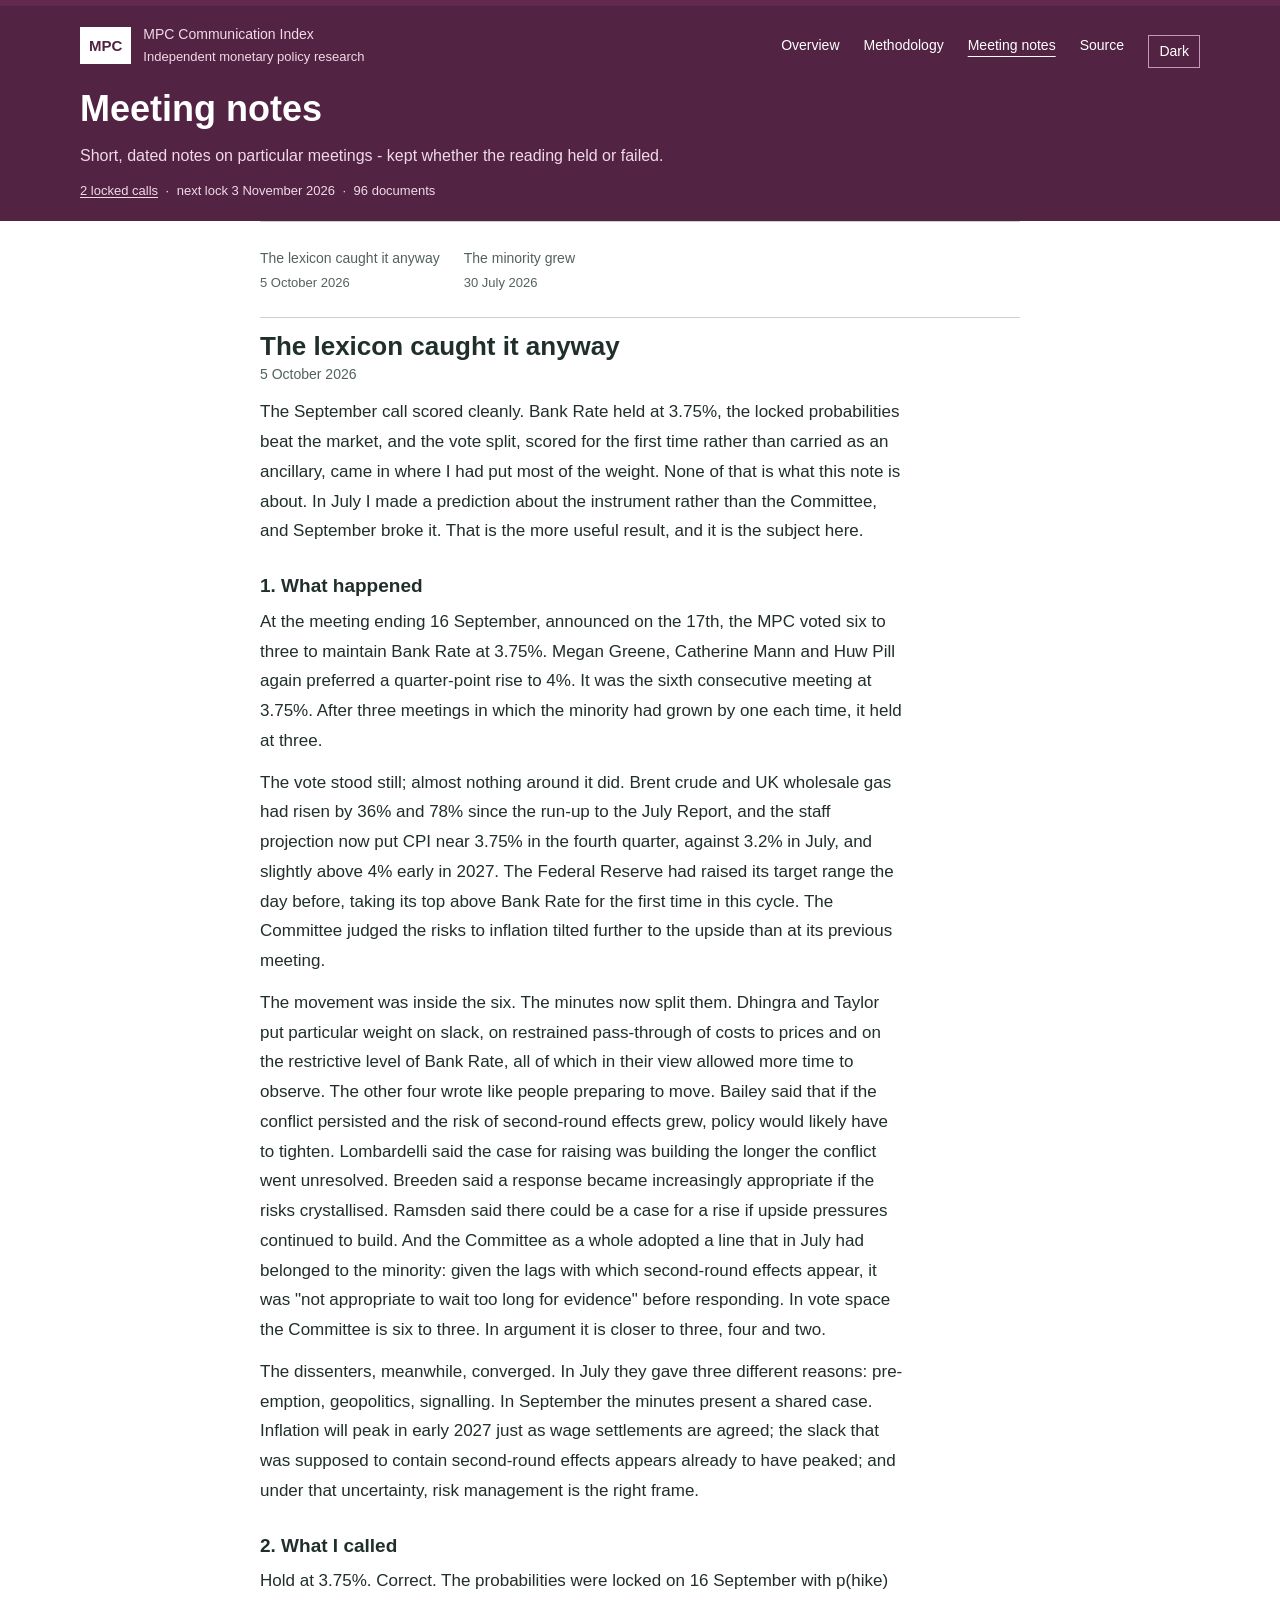
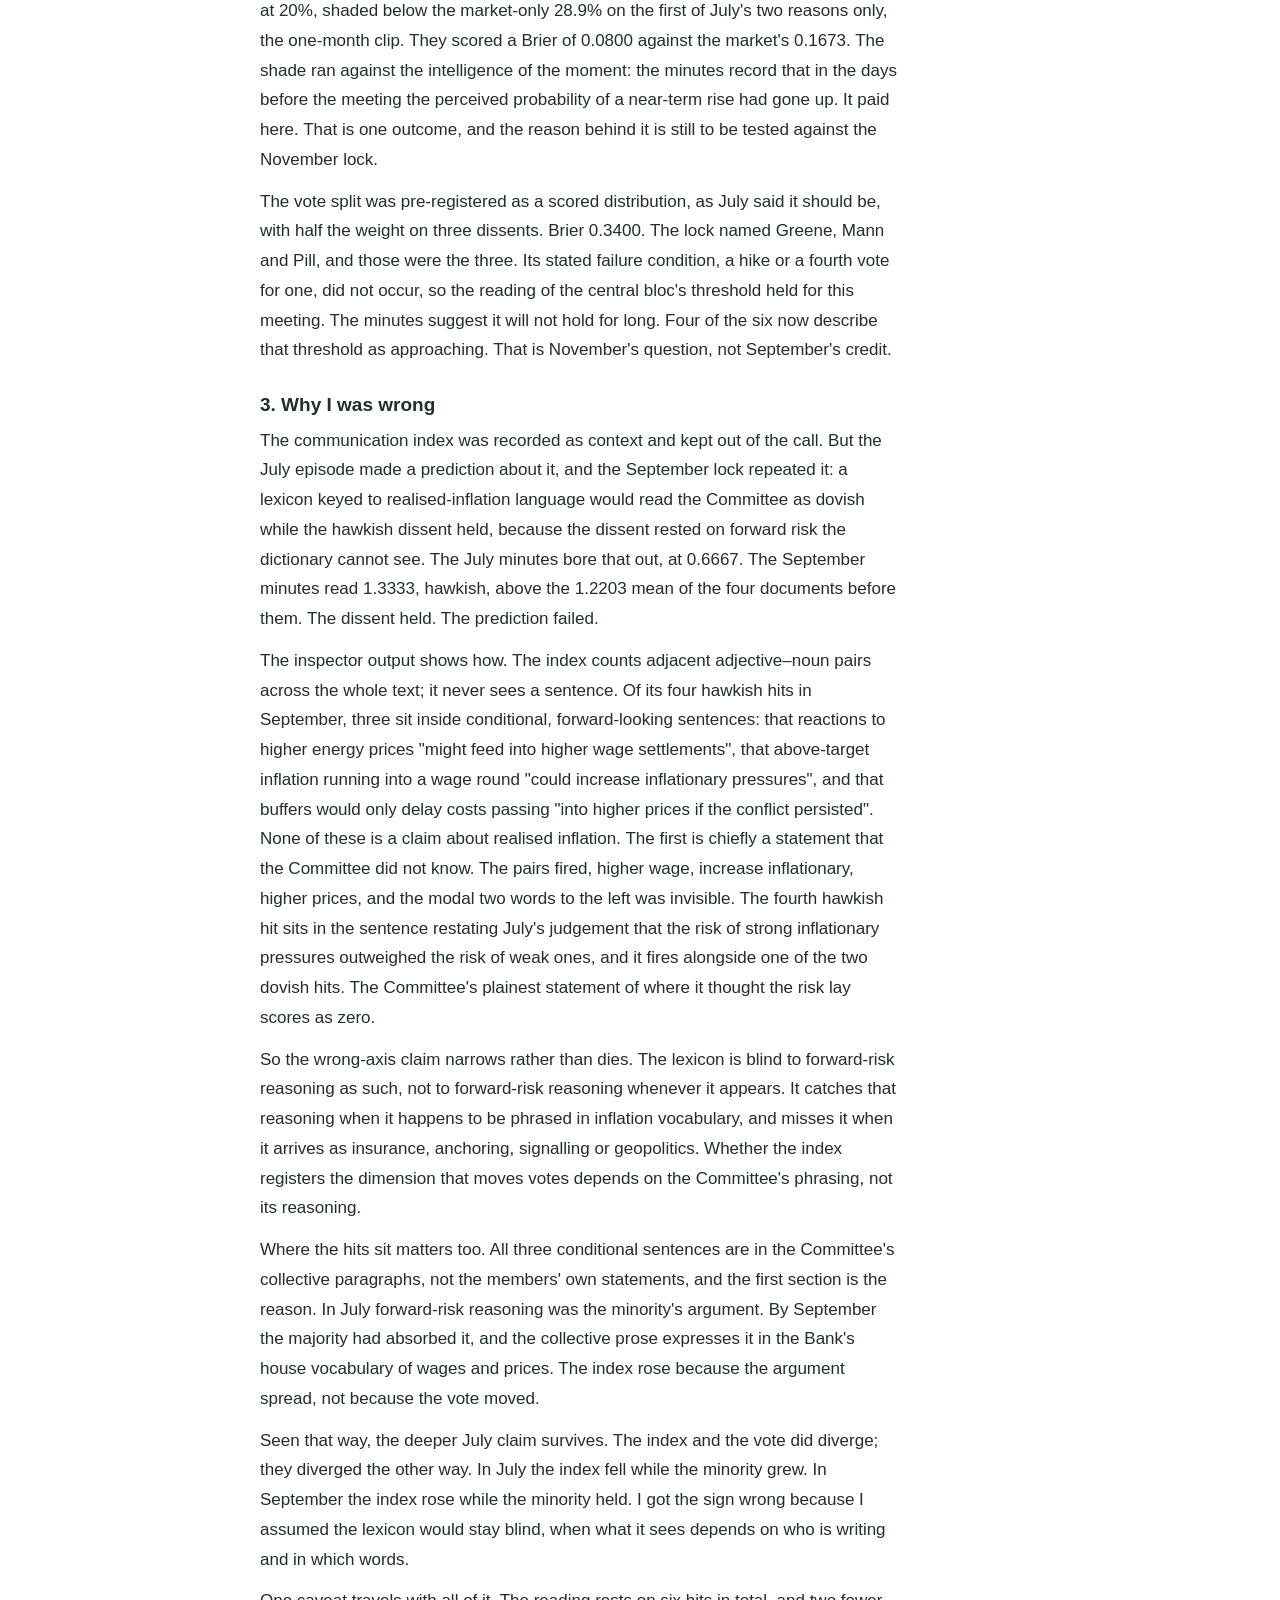
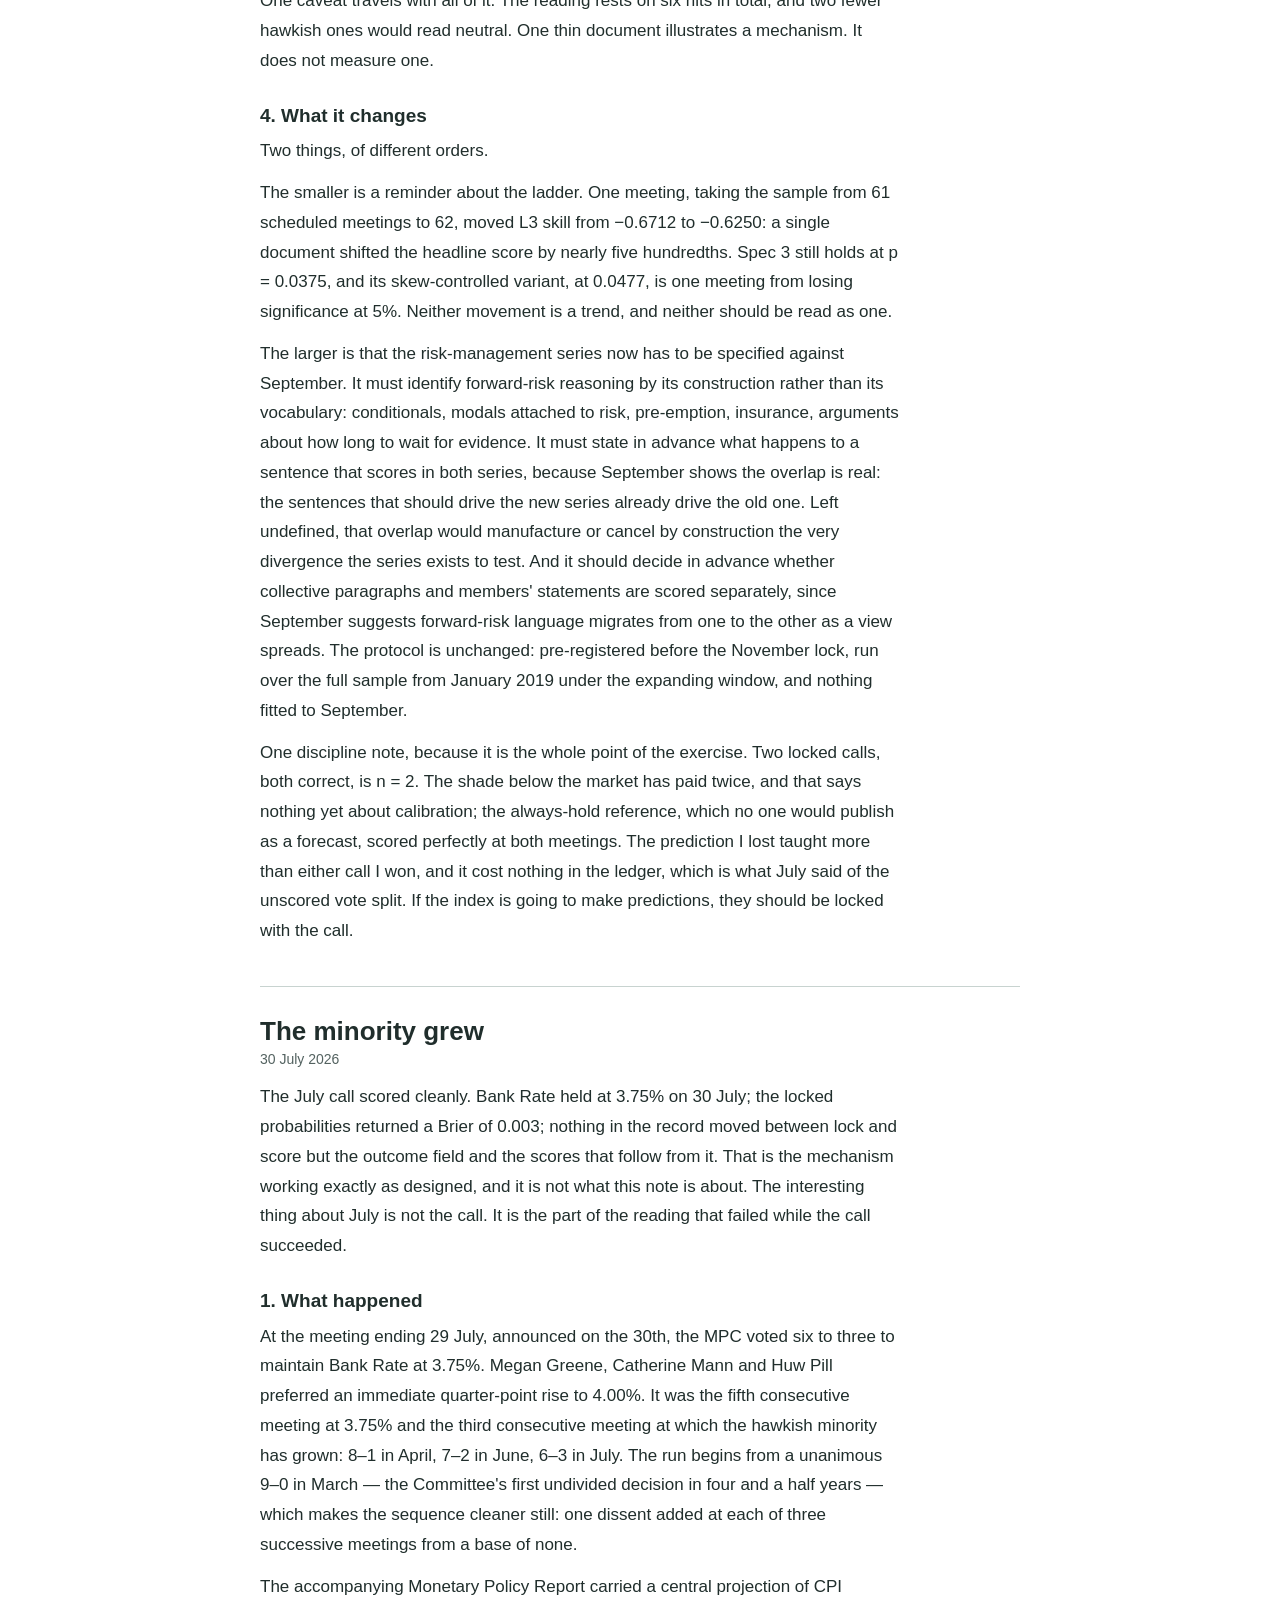
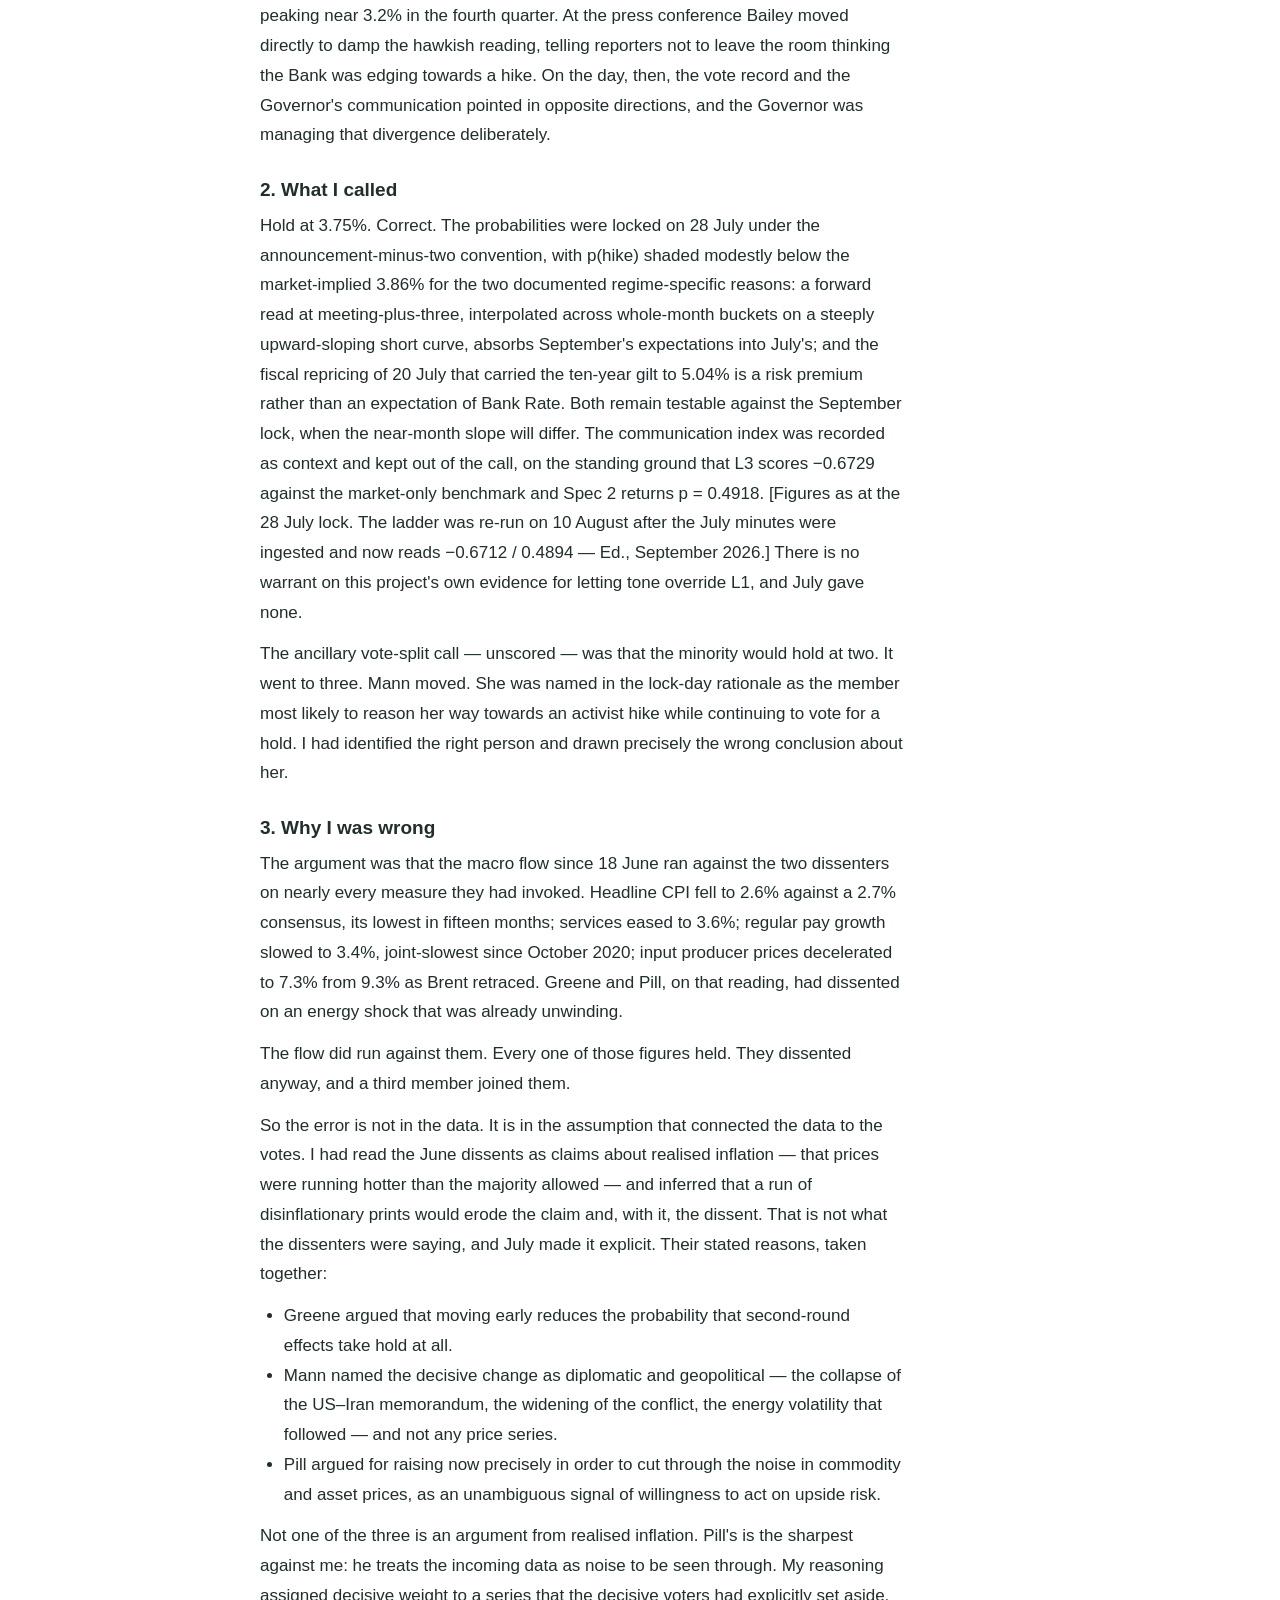
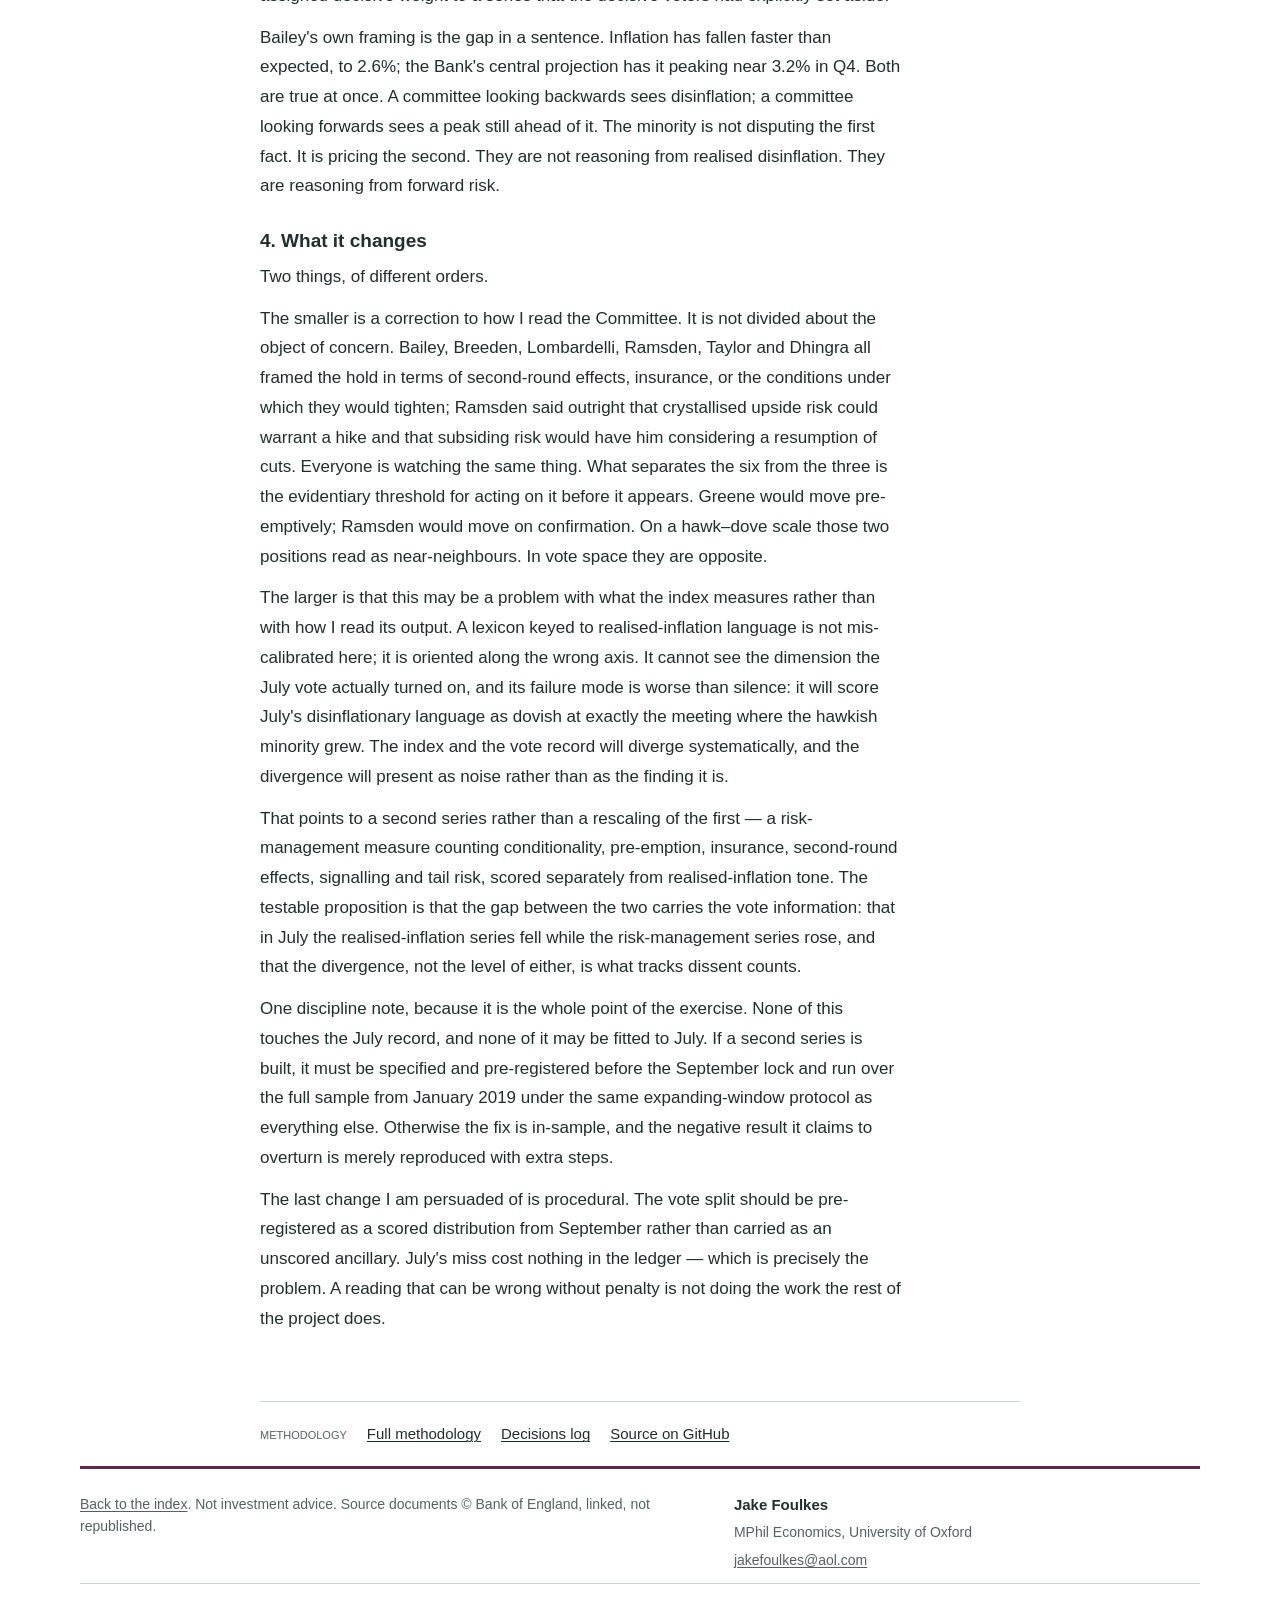
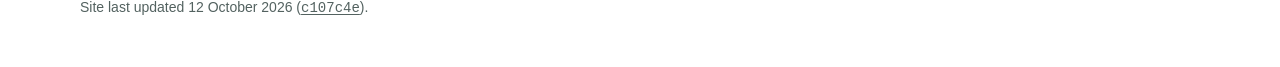
==== episodes.html @ e42fa00b "Refresh build stamp for context and protocol update" ====
<!DOCTYPE html>
<html lang="en-GB">
<head>
<meta charset="utf-8">
<meta name="viewport" content="width=device-width, initial-scale=1">
<title>Episodes — MPC Communication Index</title>
<meta name="description" content="Short, dated notes on particular MPC meetings — what was called, what happened, and where the reading was wrong.">
<!-- fallback:metaauthor -->
<meta name="author" content="Jake Foulkes">
<!-- /fallback:metaauthor -->
<meta name="theme-color" media="(prefers-color-scheme: light)" content="#fcfbf9">
<meta name="theme-color" media="(prefers-color-scheme: dark)" content="#151412">
<!-- Applies a remembered theme before first paint and marks scripting as
     available; everything else is in site/theme.js. Like methodology.html,
     this page fetches nothing: every note is generated into the markup by
     pipeline/build_fallbacks.py from data/annotations.json. -->
<script>(function(){var r=document.documentElement;r.classList.add('js');try{var t=localStorage.getItem('mpc-index-theme');if(t)r.setAttribute('data-theme',t);}catch(e){}})();</script>
<link rel="preload" href="site/fonts/SourceSerif4-Regular.woff2" as="font" type="font/woff2" crossorigin>
<link rel="preload" href="site/fonts/SourceSerif4Display-Regular.woff2" as="font" type="font/woff2" crossorigin>
<link rel="stylesheet" href="site/site.css">
<link rel="stylesheet" href="site/dashboard.css">
<script src="site/theme.js" defer></script>
<meta property="og:type" content="article">
<meta property="og:site_name" content="MPC Communication Index">
<meta property="og:url" content="https://jakefoulkes1.github.io/mpc-communication-index/episodes.html">
<meta property="og:title" content="Episodes — MPC Communication Index">
<meta property="og:description" content="Short, dated notes on particular MPC meetings — what was called, what happened, and where the reading was wrong.">
<!-- Same share card as the index page: built by pipeline/build_og_image.py. -->
<meta property="og:image" content="https://jakefoulkes1.github.io/mpc-communication-index/og-image.png">
<meta property="og:image:type" content="image/png">
<meta property="og:image:width" content="1200">
<meta property="og:image:height" content="630">
<!-- fallback:ogalt -->
<meta property="og:image:alt" content="The A&amp;BG communication index for Bank of England MPC minutes, August 2015 to September 2026, plotted against its neutral value.">
<!-- /fallback:ogalt -->
<meta name="twitter:card" content="summary_large_image">
<meta name="twitter:title" content="Episodes — MPC Communication Index">
<meta name="twitter:description" content="Short, dated notes on particular MPC meetings — what was called, what happened, and where the reading was wrong.">
<meta name="twitter:image" content="https://jakefoulkes1.github.io/mpc-communication-index/og-image.png">
<link rel="icon" href="data:image/svg+xml,%3Csvg%20xmlns='http://www.w3.org/2000/svg'%20viewBox='0%200%2032%2032'%3E%3Crect%20width='32'%20height='32'%20fill='%23fcfbf9'/%3E%3Crect%20x='.5'%20y='.5'%20width='31'%20height='31'%20fill='none'%20stroke='%23d8d3cb'/%3E%3Cpolyline%20points='5,22%2011,14%2016,18%2022,8%2027,12'%20fill='none'%20stroke='%231c1b19'%20stroke-width='2'%20stroke-linecap='round'%20stroke-linejoin='round'/%3E%3Ccircle%20cx='27'%20cy='12'%20r='2.6'%20fill='%238a5a12'/%3E%3C/svg%3E">
</head>
<body class="dashboard document-page">
<a class="skip-link" href="#main">Skip to content</a>
<div class="wrap">
  <header class="masthead">
    <!-- fallback:researchnav --><div class="brand-row"><a class="research-brand" href="index.html"><span class="brand-mark">MPC</span><span>MPC Communication Index<br><span class="brand-subtitle">Independent monetary policy research</span></span></a><nav aria-label="Research pages"><a href="index.html">Overview</a><a href="methodology.html">Methodology</a><a href="episodes.html" aria-current="page">Meeting notes</a><a href="https://github.com/jakefoulkes1/mpc-communication-index">Source</a></nav></div><!-- /fallback:researchnav -->
    <button type="button" class="theme-toggle" id="theme-toggle" aria-pressed="false">Dark</button>
    <h1>Meeting notes</h1>
    <p class="lede">Short, dated notes on particular meetings - kept whether the reading held or failed.</p>
    <!-- Status line: the same generated regions as index.html's masthead. -->
    <p class="status-line" id="status-line"><!-- fallback:status --><a href="index.html#call-card">2 locked calls</a> <span class="sep" aria-hidden="true">&middot;</span> next lock 3 November 2026 <span class="sep" aria-hidden="true">&middot;</span> 96 documents<!-- /fallback:status --> <span class="sep" aria-hidden="true">&middot;</span> <span id="build-stamp"><!-- fallback:buildstamp -->site built 12 October 2026 (<a href="https://github.com/jakefoulkes1/mpc-communication-index/commit/c107c4e79d6985dd92751be596cdaa347c7ca9f1"><code>c107c4e</code></a>)<!-- /fallback:buildstamp --></span></p>
  </header>

  <!-- In-page contents, one entry per note, generated from
       data/annotations.json by pipeline/build_fallbacks.py (build_episode_toc).
       Same pattern as methodology.html's. -->
  <main id="main">
  <nav class="toc" aria-label="Notes">
    <!-- fallback:toc -->
    <ol>
      <li><a href="#episode-2026-10-05">The lexicon caught it anyway</a> <span class="toc-date">5 October 2026</span></li>
      <li><a href="#episode-2026-07-30">The minority grew</a> <span class="toc-date">30 July 2026</span></li>
    </ol>
    <!-- /fallback:toc -->
  </nav>

  <!-- The notes themselves, whole and verbatim, generated from
       data/annotations.json by pipeline/build_fallbacks.py. The front page
       carries their titles and standfirsts and links here; nothing is
       shortened or rewritten on the way. (DECISIONS.md 2026-09-02.) -->
  <!-- fallback:episodes -->
    <div id="episodes-list">
      <article class="episode" id="episode-2026-10-05"><h2>The lexicon caught it anyway</h2><p class="ep-date">5 October 2026</p><div class="ep-body"><p>The September call scored cleanly. Bank Rate held at 3.75%, the locked probabilities beat the market, and the vote split, scored for the first time rather than carried as an ancillary, came in where I had put most of the weight. None of that is what this note is about. In July I made a prediction about the instrument rather than the Committee, and September broke it. That is the more useful result, and it is the subject here.</p><h3>1. What happened</h3><p>At the meeting ending 16 September, announced on the 17th, the MPC voted six to three to maintain Bank Rate at 3.75%. Megan Greene, Catherine Mann and Huw Pill again preferred a quarter-point rise to 4%. It was the sixth consecutive meeting at 3.75%. After three meetings in which the minority had grown by one each time, it held at three.</p><p>The vote stood still; almost nothing around it did. Brent crude and UK wholesale gas had risen by 36% and 78% since the run-up to the July Report, and the staff projection now put CPI near 3.75% in the fourth quarter, against 3.2% in July, and slightly above 4% early in 2027. The Federal Reserve had raised its target range the day before, taking its top above Bank Rate for the first time in this cycle. The Committee judged the risks to inflation tilted further to the upside than at its previous meeting.</p><p>The movement was inside the six. The minutes now split them. Dhingra and Taylor put particular weight on slack, on restrained pass-through of costs to prices and on the restrictive level of Bank Rate, all of which in their view allowed more time to observe. The other four wrote like people preparing to move. Bailey said that if the conflict persisted and the risk of second-round effects grew, policy would likely have to tighten. Lombardelli said the case for raising was building the longer the conflict went unresolved. Breeden said a response became increasingly appropriate if the risks crystallised. Ramsden said there could be a case for a rise if upside pressures continued to build. And the Committee as a whole adopted a line that in July had belonged to the minority: given the lags with which second-round effects appear, it was "not appropriate to wait too long for evidence" before responding. In vote space the Committee is six to three. In argument it is closer to three, four and two.</p><p>The dissenters, meanwhile, converged. In July they gave three different reasons: pre-emption, geopolitics, signalling. In September the minutes present a shared case. Inflation will peak in early 2027 just as wage settlements are agreed; the slack that was supposed to contain second-round effects appears already to have peaked; and under that uncertainty, risk management is the right frame.</p><h3>2. What I called</h3><p>Hold at 3.75%. Correct. The probabilities were locked on 16 September with p(hike) at 20%, shaded below the market-only 28.9% on the first of July's two reasons only, the one-month clip. They scored a Brier of 0.0800 against the market's 0.1673. The shade ran against the intelligence of the moment: the minutes record that in the days before the meeting the perceived probability of a near-term rise had gone up. It paid here. That is one outcome, and the reason behind it is still to be tested against the November lock.</p><p>The vote split was pre-registered as a scored distribution, as July said it should be, with half the weight on three dissents. Brier 0.3400. The lock named Greene, Mann and Pill, and those were the three. Its stated failure condition, a hike or a fourth vote for one, did not occur, so the reading of the central bloc's threshold held for this meeting. The minutes suggest it will not hold for long. Four of the six now describe that threshold as approaching. That is November's question, not September's credit.</p><h3>3. Why I was wrong</h3><p>The communication index was recorded as context and kept out of the call. But the July episode made a prediction about it, and the September lock repeated it: a lexicon keyed to realised-inflation language would read the Committee as dovish while the hawkish dissent held, because the dissent rested on forward risk the dictionary cannot see. The July minutes bore that out, at 0.6667. The September minutes read 1.3333, hawkish, above the 1.2203 mean of the four documents before them. The dissent held. The prediction failed.</p><p>The inspector output shows how. The index counts adjacent adjective–noun pairs across the whole text; it never sees a sentence. Of its four hawkish hits in September, three sit inside conditional, forward-looking sentences: that reactions to higher energy prices "might feed into higher wage settlements", that above-target inflation running into a wage round "could increase inflationary pressures", and that buffers would only delay costs passing "into higher prices if the conflict persisted". None of these is a claim about realised inflation. The first is chiefly a statement that the Committee did not know. The pairs fired, higher wage, increase inflationary, higher prices, and the modal two words to the left was invisible. The fourth hawkish hit sits in the sentence restating July's judgement that the risk of strong inflationary pressures outweighed the risk of weak ones, and it fires alongside one of the two dovish hits. The Committee's plainest statement of where it thought the risk lay scores as zero.</p><p>So the wrong-axis claim narrows rather than dies. The lexicon is blind to forward-risk reasoning as such, not to forward-risk reasoning whenever it appears. It catches that reasoning when it happens to be phrased in inflation vocabulary, and misses it when it arrives as insurance, anchoring, signalling or geopolitics. Whether the index registers the dimension that moves votes depends on the Committee's phrasing, not its reasoning.</p><p>Where the hits sit matters too. All three conditional sentences are in the Committee's collective paragraphs, not the members' own statements, and the first section is the reason. In July forward-risk reasoning was the minority's argument. By September the majority had absorbed it, and the collective prose expresses it in the Bank's house vocabulary of wages and prices. The index rose because the argument spread, not because the vote moved.</p><p>Seen that way, the deeper July claim survives. The index and the vote did diverge; they diverged the other way. In July the index fell while the minority grew. In September the index rose while the minority held. I got the sign wrong because I assumed the lexicon would stay blind, when what it sees depends on who is writing and in which words.</p><p>One caveat travels with all of it. The reading rests on six hits in total, and two fewer hawkish ones would read neutral. One thin document illustrates a mechanism. It does not measure one.</p><h3>4. What it changes</h3><p>Two things, of different orders.</p><p>The smaller is a reminder about the ladder. One meeting, taking the sample from 61 scheduled meetings to 62, moved L3 skill from −0.6712 to −0.6250: a single document shifted the headline score by nearly five hundredths. Spec 3 still holds at p = 0.0375, and its skew-controlled variant, at 0.0477, is one meeting from losing significance at 5%. Neither movement is a trend, and neither should be read as one.</p><p>The larger is that the risk-management series now has to be specified against September. It must identify forward-risk reasoning by its construction rather than its vocabulary: conditionals, modals attached to risk, pre-emption, insurance, arguments about how long to wait for evidence. It must state in advance what happens to a sentence that scores in both series, because September shows the overlap is real: the sentences that should drive the new series already drive the old one. Left undefined, that overlap would manufacture or cancel by construction the very divergence the series exists to test. And it should decide in advance whether collective paragraphs and members' statements are scored separately, since September suggests forward-risk language migrates from one to the other as a view spreads. The protocol is unchanged: pre-registered before the November lock, run over the full sample from January 2019 under the expanding window, and nothing fitted to September.</p><p>One discipline note, because it is the whole point of the exercise. Two locked calls, both correct, is n = 2. The shade below the market has paid twice, and that says nothing yet about calibration; the always-hold reference, which no one would publish as a forecast, scored perfectly at both meetings. The prediction I lost taught more than either call I won, and it cost nothing in the ledger, which is what July said of the unscored vote split. If the index is going to make predictions, they should be locked with the call.</p></div></article><article class="episode" id="episode-2026-07-30"><h2>The minority grew</h2><p class="ep-date">30 July 2026</p><div class="ep-body"><p>The July call scored cleanly. Bank Rate held at 3.75% on 30 July; the locked probabilities returned a Brier of 0.003; nothing in the record moved between lock and score but the outcome field and the scores that follow from it. That is the mechanism working exactly as designed, and it is not what this note is about. The interesting thing about July is not the call. It is the part of the reading that failed while the call succeeded.</p><h3>1. What happened</h3><p>At the meeting ending 29 July, announced on the 30th, the MPC voted six to three to maintain Bank Rate at 3.75%. Megan Greene, Catherine Mann and Huw Pill preferred an immediate quarter-point rise to 4.00%. It was the fifth consecutive meeting at 3.75% and the third consecutive meeting at which the hawkish minority has grown: 8–1 in April, 7–2 in June, 6–3 in July. The run begins from a unanimous 9–0 in March — the Committee's first undivided decision in four and a half years — which makes the sequence cleaner still: one dissent added at each of three successive meetings from a base of none.</p><p>The accompanying Monetary Policy Report carried a central projection of CPI peaking near 3.2% in the fourth quarter. At the press conference Bailey moved directly to damp the hawkish reading, telling reporters not to leave the room thinking the Bank was edging towards a hike. On the day, then, the vote record and the Governor's communication pointed in opposite directions, and the Governor was managing that divergence deliberately.</p><h3>2. What I called</h3><p>Hold at 3.75%. Correct. The probabilities were locked on 28 July under the announcement-minus-two convention, with p(hike) shaded modestly below the market-implied 3.86% for the two documented regime-specific reasons: a forward read at meeting-plus-three, interpolated across whole-month buckets on a steeply upward-sloping short curve, absorbs September's expectations into July's; and the fiscal repricing of 20 July that carried the ten-year gilt to 5.04% is a risk premium rather than an expectation of Bank Rate. Both remain testable against the September lock, when the near-month slope will differ. The communication index was recorded as context and kept out of the call, on the standing ground that L3 scores −0.6729 against the market-only benchmark and Spec 2 returns p = 0.4918. [Figures as at the 28 July lock. The ladder was re-run on 10 August after the July minutes were ingested and now reads −0.6712 / 0.4894 — Ed., September 2026.] There is no warrant on this project's own evidence for letting tone override L1, and July gave none.</p><p>The ancillary vote-split call — unscored — was that the minority would hold at two. It went to three. Mann moved. She was named in the lock-day rationale as the member most likely to reason her way towards an activist hike while continuing to vote for a hold. I had identified the right person and drawn precisely the wrong conclusion about her.</p><h3>3. Why I was wrong</h3><p>The argument was that the macro flow since 18 June ran against the two dissenters on nearly every measure they had invoked. Headline CPI fell to 2.6% against a 2.7% consensus, its lowest in fifteen months; services eased to 3.6%; regular pay growth slowed to 3.4%, joint-slowest since October 2020; input producer prices decelerated to 7.3% from 9.3% as Brent retraced. Greene and Pill, on that reading, had dissented on an energy shock that was already unwinding.</p><p>The flow did run against them. Every one of those figures held. They dissented anyway, and a third member joined them.</p><p>So the error is not in the data. It is in the assumption that connected the data to the votes. I had read the June dissents as claims about realised inflation — that prices were running hotter than the majority allowed — and inferred that a run of disinflationary prints would erode the claim and, with it, the dissent. That is not what the dissenters were saying, and July made it explicit. Their stated reasons, taken together:</p><ul><li>Greene argued that moving early reduces the probability that second-round effects take hold at all.</li><li>Mann named the decisive change as diplomatic and geopolitical — the collapse of the US–Iran memorandum, the widening of the conflict, the energy volatility that followed — and not any price series.</li><li>Pill argued for raising now precisely in order to cut through the noise in commodity and asset prices, as an unambiguous signal of willingness to act on upside risk.</li></ul><p>Not one of the three is an argument from realised inflation. Pill's is the sharpest against me: he treats the incoming data as noise to be seen through. My reasoning assigned decisive weight to a series that the decisive voters had explicitly set aside.</p><p>Bailey's own framing is the gap in a sentence. Inflation has fallen faster than expected, to 2.6%; the Bank's central projection has it peaking near 3.2% in Q4. Both are true at once. A committee looking backwards sees disinflation; a committee looking forwards sees a peak still ahead of it. The minority is not disputing the first fact. It is pricing the second. They are not reasoning from realised disinflation. They are reasoning from forward risk.</p><h3>4. What it changes</h3><p>Two things, of different orders.</p><p>The smaller is a correction to how I read the Committee. It is not divided about the object of concern. Bailey, Breeden, Lombardelli, Ramsden, Taylor and Dhingra all framed the hold in terms of second-round effects, insurance, or the conditions under which they would tighten; Ramsden said outright that crystallised upside risk could warrant a hike and that subsiding risk would have him considering a resumption of cuts. Everyone is watching the same thing. What separates the six from the three is the evidentiary threshold for acting on it before it appears. Greene would move pre-emptively; Ramsden would move on confirmation. On a hawk–dove scale those two positions read as near-neighbours. In vote space they are opposite.</p><p>The larger is that this may be a problem with what the index measures rather than with how I read its output. A lexicon keyed to realised-inflation language is not mis-calibrated here; it is oriented along the wrong axis. It cannot see the dimension the July vote actually turned on, and its failure mode is worse than silence: it will score July's disinflationary language as dovish at exactly the meeting where the hawkish minority grew. The index and the vote record will diverge systematically, and the divergence will present as noise rather than as the finding it is.</p><p>That points to a second series rather than a rescaling of the first — a risk-management measure counting conditionality, pre-emption, insurance, second-round effects, signalling and tail risk, scored separately from realised-inflation tone. The testable proposition is that the gap between the two carries the vote information: that in July the realised-inflation series fell while the risk-management series rose, and that the divergence, not the level of either, is what tracks dissent counts.</p><p>One discipline note, because it is the whole point of the exercise. None of this touches the July record, and none of it may be fitted to July. If a second series is built, it must be specified and pre-registered before the September lock and run over the full sample from January 2019 under the same expanding-window protocol as everything else. Otherwise the fix is in-sample, and the negative result it claims to overturn is merely reproduced with extra steps.</p><p>The last change I am persuaded of is procedural. The vote split should be pre-registered as a scored distribution from September rather than carried as an unscored ancillary. July's miss cost nothing in the ledger — which is precisely the problem. A reading that can be wrong without penalty is not doing the work the rest of the project does.</p></div></article>
    </div>
    <!-- /fallback:episodes -->

  <nav class="methodology" aria-label="Methodology and source links">
    <span class="m-label">Methodology</span>
    <a href="methodology.html">Full methodology</a>
    <a href="https://github.com/jakefoulkes1/mpc-communication-index/blob/main/DECISIONS.md">Decisions log</a>
    <a href="https://github.com/jakefoulkes1/mpc-communication-index">Source on GitHub</a>
  </nav>

  </main>
  <footer>
    <p><a href="index.html">Back to the index</a>. Not investment advice. Source documents
    &copy; Bank of England, linked, not republished.</p>
    <!-- fallback:byline - from AUTHOR in pipeline/site_figures.py -->
    <p class="byline"><strong>Jake Foulkes</strong> <span class="affiliation">MPhil Economics, University of Oxford</span> <a href="mailto:jakefoulkes@aol.com">jakefoulkes@aol.com</a></p>
    <!-- /fallback:byline -->
    <!-- fallback:buildinfo - this page runs no JavaScript by design, so the
         stamp is static; pipeline/tests/test_static_fallback.py fails if it
         ever drifts from data/build_info.json. -->
    <p>Site last updated 12 October 2026 (<a
      href="https://github.com/jakefoulkes1/mpc-communication-index/commit/c107c4e79d6985dd92751be596cdaa347c7ca9f1"><code>c107c4e</code></a>).</p>
    <!-- /fallback:buildinfo -->
  </footer>
</div>
</body>
</html>
---- site/site.css ----
/* MPC Communication Index - one stylesheet, two pages.
   Paper, not screen: a working paper that happens to be live.
   Tokens and type roles are recorded in DECISIONS.md, 2026-09-02 (stage
   three). One serif family (Source Serif 4, self-hosted, SIL OFL - see
   fonts/LICENSE.md); no sans; monospace only for hashes, git commands and
   file paths. The accent appears in three places: the call card, the
   Locked badge in the track record, and the lock marker on the chart. */

@font-face { font-family: "Source Serif 4"; src: url("fonts/SourceSerif4-Regular.woff2") format("woff2"); font-weight: 400; font-style: normal; font-display: swap; }
@font-face { font-family: "Source Serif 4"; src: url("fonts/SourceSerif4-It.woff2") format("woff2"); font-weight: 400; font-style: italic; font-display: swap; }
@font-face { font-family: "Source Serif 4"; src: url("fonts/SourceSerif4-Semibold.woff2") format("woff2"); font-weight: 600; font-style: normal; font-display: swap; }
@font-face { font-family: "Source Serif 4 Display"; src: url("fonts/SourceSerif4Display-Regular.woff2") format("woff2"); font-weight: 400; font-style: normal; font-display: swap; }
@font-face { font-family: "Source Serif 4 Display"; src: url("fonts/SourceSerif4Display-It.woff2") format("woff2"); font-weight: 400; font-style: italic; font-display: swap; }

/* ---------- tokens ---------- */
:root {
  color-scheme: light;
  --paper: #ffffff;
  --stamp: #f3f7f6;
  --ink: #202e2c;
  --ink-2: #536260;
  --rule: #c8d3d0;
  --accent: #62284d;
  --hawk: #a23b3b; --dove: #245d9a; --rate: #00766b; --gilt: #73558b;

  --serif: "Source Serif 4", Georgia, "Times New Roman", serif;
  --display: "Source Serif 4 Display", "Source Serif 4", Georgia, serif;
  --mono: ui-monospace, "SF Mono", Menlo, Consolas, monospace;

  /* type scale: 1.2 modular on an 18px body, rounded to whole pixels */
  --fs-xs: 13px; --fs-sm: 15px; --fs-body: 18px; --fs-md: 22px; --fs-lg: 26px;
  --fs-xl: 32px; --fs-2xl: 38px; --fs-display: 46px;
  --lh-body: 1.65;
  --measure: 68ch;
  --sp-1: 4px; --sp-2: 8px; --sp-3: 12px; --sp-4: 18px; --sp-5: 28px; --sp-6: 44px; --sp-7: 64px;
}
@media (prefers-color-scheme: dark) {
  :root:not([data-theme="light"]) {
    color-scheme: dark;
    --paper: #131b19; --stamp: #1c2824; --ink: #e6eeeb; --ink-2: #aabbb4; --rule: #40554c;
    --accent: #e9b6d4; --hawk: #ef9992; --dove: #91b9ef; --rate: #73c9b5; --gilt: #bea3dd;
  }
}
:root[data-theme="dark"] {
  color-scheme: dark;
  --paper: #131b19; --stamp: #1c2824; --ink: #e6eeeb; --ink-2: #aabbb4; --rule: #40554c;
  --accent: #e9b6d4; --hawk: #ef9992; --dove: #91b9ef; --rate: #73c9b5; --gilt: #bea3dd;
}

/* ---------- base ---------- */
* { box-sizing: border-box; }
html { -webkit-text-size-adjust: 100%; background: var(--paper); }
body {
  margin: 0; background: var(--paper); color: var(--ink);
  font: var(--fs-body)/var(--lh-body) var(--serif);
  font-kerning: normal; text-rendering: optimizeLegibility;
  font-variant-numeric: proportional-nums;
}
.wrap { max-width: 46rem; margin: 0 auto; padding: var(--sp-6) 24px var(--sp-7); }
p { margin: 0 0 var(--sp-3); }
a { color: inherit; text-decoration: underline; text-decoration-color: var(--rule); text-decoration-thickness: 1px; text-underline-offset: .15em; }
a:hover { text-decoration-color: currentColor; }
:focus-visible { outline: 2px solid var(--ink); outline-offset: 3px; }
strong { font-weight: 600; }
code { font-family: var(--mono); font-size: .86em; }
.skip-link { position: absolute; left: -9999px; top: 0; background: var(--ink); color: var(--paper); padding: 8px 14px; font-size: var(--fs-sm); z-index: 20; }
.skip-link:focus { left: 0; }
.visually-hidden { position: absolute; width: 1px; height: 1px; padding: 0; margin: -1px; overflow: hidden; clip: rect(0 0 0 0); white-space: nowrap; border: 0; }

/* tabular figures on every number; proportional in prose */
table, .num, .score, .call-prob .n, .call-stamp time, .status-line, .big, .ois-chg, .oc-v, .call-index-line, .docline { font-variant-numeric: tabular-nums; }

/* small labels: the serif's own small caps, never a sans */
.label, .call-badge, .stamp-label, .call-prob .l, .call-rationale-h, .oc-l, .track-badge, th, .ctx-h, .context-badge, .m-label, .theme-toggle, .statstrip dt {
  font-variant-caps: all-small-caps; letter-spacing: .05em; font-weight: 400;
}

/* ---------- masthead ---------- */
.masthead { position: relative; padding-bottom: var(--sp-5); border-bottom: 1px solid var(--rule); margin-bottom: var(--sp-6); }
h1 { font: 400 var(--fs-2xl)/1.15 var(--display); margin: 0 0 var(--sp-3); }
.thesis, .lede { font: italic var(--fs-md)/1.4 var(--serif); color: var(--ink-2); margin: 0 0 var(--sp-3); max-width: var(--measure); }
.lede a { color: var(--ink-2); }
.status-line { font-size: var(--fs-sm); color: var(--ink-2); margin: 0; }
.status-line .sep { margin: 0 .3em; }
.theme-toggle {
  position: absolute; top: 2px; right: 0; font-family: var(--serif); font-size: var(--fs-sm);
  color: var(--ink-2); background: none; border: 1px solid var(--rule); border-radius: 3px;
  padding: 3px 10px 4px; cursor: pointer; line-height: 1.2;
}
.theme-toggle:hover { color: var(--ink); border-color: var(--ink-2); }
html:not(.js) .theme-toggle { display: none; }
.backlink { font-size: var(--fs-sm); color: var(--ink-2); display: inline-block; margin-bottom: var(--sp-3); }

/* ---------- stat strip: four figures, no sentences ----------
   Directly under the masthead: display numerals with small-caps labels, so
   the scale of the thing is read before any of its prose. Four columns on
   desktop, two on a phone - never a sideways scroll.
   (DECISIONS.md 2026-09-17, structure pass landed.) */
.statstrip {
  display: grid; grid-template-columns: repeat(4, minmax(0, 1fr));
  grid-template-rows: auto auto auto;
  gap: var(--sp-4) var(--sp-5);
  margin: 0 0 var(--sp-6); padding-bottom: var(--sp-5);
  border-bottom: 1px solid var(--rule);
}
/* Each figure spans the strip's three rows, so a label that wraps to two
   lines cannot drop its own numeral below the other three. */
.statstrip .stat {
  min-width: 0; display: grid; grid-row: span 3; grid-template-rows: subgrid;
  align-content: start; row-gap: 0;
}
.statstrip dt { font-size: var(--fs-sm); color: var(--ink-2); margin: 0; align-self: start; }
.statstrip dd { margin: 0; }
.stat-n { font: 400 var(--fs-xl)/1 var(--display); font-variant-numeric: tabular-nums; overflow-wrap: break-word; align-self: end; padding-top: var(--sp-2); }
.stat-sub { font-size: var(--fs-xs); color: var(--ink-2); line-height: 1.4; padding-top: var(--sp-2); }

/* ---------- sections: a document, not cards ---------- */
.section { margin: 0 0 var(--sp-6); }
.section + .section { padding-top: var(--sp-5); border-top: 1px solid var(--rule); }
.reader-nav {
  display: flex; flex-wrap: wrap; column-gap: var(--sp-4); row-gap: var(--sp-2);
  margin: 0 0 var(--sp-4); font-size: var(--fs-sm);
}
.reader-nav a { padding: 4px 0; }
h2 { font: 400 var(--fs-lg)/1.25 var(--serif); margin: 0 0 var(--sp-4); }
h3, .subhead { font: italic 400 var(--fs-md)/1.3 var(--serif); margin: var(--sp-5) 0 var(--sp-3); }
.subhead { margin-top: 0; }
.subhead .count { font-style: normal; font-size: var(--fs-sm); color: var(--ink-2); }
.section > p, .prose, .plain-summary, .results-framing, .contribution, .call-rationale-body, .fine, .ep-body, .section li, .miss-note, footer p, .toc + #episodes-list .ep-body { max-width: var(--measure); }
.plain-summary { margin: 0 0 var(--sp-4); }
.fine { font-size: var(--fs-sm); color: var(--ink-2); line-height: 1.55; margin: var(--sp-3) 0 0; }
/* Three blocks are argument, not apparatus - why the sample sizes differ, and
   the two tests not yet run - so they carry the body ink at the fine size.
   Applied to exactly those three and pinned by
   pipeline/tests/test_substantive_blocks.py. (DECISIONS.md 2026-09-02.) */
.fine.substantive { color: var(--ink); }
.fine code { color: var(--ink); }
.ref { font-size: inherit; }
.divider { border: 0; border-top: 1px solid var(--rule); margin: var(--sp-5) 0; }
.section ul, .section ol { margin: 0 0 var(--sp-3); padding-left: 1.5em; }
.section li { margin: 0 0 var(--sp-2); }
.section li::marker { color: var(--ink-2); }

/* takeaways: the three statements a reader should leave with, set above the
   Question / Answer / Limits block and larger than it. No bullets, no rule -
   the size does the separating. (DECISIONS.md 2026-09-17, structure pass landed.) */
.takeaways { list-style: none; margin: 0 0 var(--sp-5); padding: 0; }
.takeaways li {
  font: 400 var(--fs-md)/1.4 var(--serif); margin: 0 0 var(--sp-3);
  max-width: var(--measure); text-wrap: pretty;
}
.takeaways li:last-child { margin-bottom: 0; }

/* summary: run-in labels, no bullets (not a sequence) */
.summary-list { list-style: none; margin: 0; padding: 0; }
.summary-list li { margin: 0 0 var(--sp-3); }
.section .summary-list, .section .takeaways { padding-left: 0; }
.contribution { margin: var(--sp-4) 0 0; padding-top: var(--sp-4); border-top: 1px solid var(--rule); }
.mechanism-list { max-width: var(--measure); }
.disclosure-body .prose { margin: 0 0 var(--sp-3); }
.formula {
  max-width: var(--measure); margin: var(--sp-3) 0;
  padding: var(--sp-3) 0; border-top: 1px solid var(--rule);
  border-bottom: 1px solid var(--rule); overflow-wrap: anywhere;
}

/* how to check: a sequence, so numbered */
.verify-list { margin: 0; padding-left: 1.6em; }
.verify-list li { margin: 0 0 var(--sp-3); }
.verify-list code { background: var(--stamp); border: 1px solid var(--rule); border-radius: 3px; padding: 1px 5px; overflow-wrap: anywhere; }

/* ---------- progressive disclosure ----------
   <details> ship open (a reader without scripting, and the printer, see
   everything); site/theme.js closes them on load and marks them ready. */
.disclosure { margin: var(--sp-3) 0 0; }
.disclosure > summary { font-size: var(--fs-sm); color: var(--ink-2); cursor: pointer; list-style: none; display: inline-flex; align-items: center; gap: .5em; padding: 8px 0; max-width: 100%; }
.disclosure > summary::-webkit-details-marker { display: none; }
.disclosure > summary:hover { color: var(--ink); }
.caret { display: inline-block; flex-shrink: 0; width: 7px; height: 7px; border-right: 1px solid currentColor; border-bottom: 1px solid currentColor; transform: rotate(-45deg); margin-bottom: 1px; }
.disclosure[open] > summary .caret { transform: rotate(45deg); margin-bottom: 3px; }
.disclosure[open] > summary { margin-bottom: var(--sp-3); }
.disclosure-body > :last-child { margin-bottom: 0; }

/* ---------- the locked call: one stamped, dated record ---------- */
.call-card {
  background: var(--stamp); border: 1px solid var(--accent); border-radius: 2px;
  padding: var(--sp-5) var(--sp-5) var(--sp-4); margin: 0 0 var(--sp-6);
}
.section + .call-card { border-top: 1px solid var(--accent); padding-top: var(--sp-5); }
.call-card.dry-run { border-style: dashed; border-color: var(--ink-2); }
.call-badge { display: inline-block; font-size: var(--fs-sm); color: var(--accent); border-bottom: 1px solid var(--accent); padding-bottom: 1px; margin-bottom: var(--sp-3); }
.call-badge.dry-run { color: var(--ink-2); border-color: var(--ink-2); }
.call-heading { font-size: var(--fs-lg); margin: 0 0 var(--sp-2); }
.call-heading strong { font-weight: 400; }
.call-stamp { font-size: var(--fs-sm); color: var(--ink-2); margin: 0 0 var(--sp-2); display: flex; flex-wrap: wrap; align-items: baseline; gap: 2px var(--sp-2); }
.call-stamp time { color: var(--ink); }
.call-stamp a { font-family: var(--mono); font-size: .86em; }
.call-asat { font-size: var(--fs-xs); color: var(--ink-2); margin: 0 0 var(--sp-4); }
.call-probs { display: grid; grid-template-columns: repeat(3, minmax(0, 1fr)); gap: var(--sp-3); margin: var(--sp-4) 0 var(--sp-2); }
.call-prob .n { display: block; font: 400 var(--fs-display)/1 var(--display); }
.call-prob .l { display: block; margin-top: var(--sp-2); font-size: var(--fs-sm); color: var(--ink-2); }
.call-prob.is-lead .n { color: var(--accent); }
.call-prob.is-call .l::after { content: " \25CF"; color: var(--accent); }   /* the point call, marked */
.call-probbar { display: flex; height: 4px; background: var(--rule); margin: 0 0 var(--sp-3); }
.call-probbar span { display: block; height: 100%; }
.seg-cut { background: var(--dove); } .seg-hold { background: var(--ink-2); } .seg-hike { background: var(--hawk); }
.call-probsrc { font-size: var(--fs-sm); color: var(--ink-2); margin: 0 0 var(--sp-3); }
.prob-gloss { color: var(--ink-2); }
.call-index-line { margin: 0 0 var(--sp-3); }
.call-rationale { margin: var(--sp-4) 0 0; padding-left: var(--sp-4); border-left: 1px solid var(--accent); }
.call-rationale-h { font-size: var(--fs-sm); color: var(--ink-2); margin: 0 0 var(--sp-2); }
.call-rationale-h .pt-call { color: var(--accent); font-variant-caps: normal; letter-spacing: 0; font-size: var(--fs-body); margin-left: .4em; }
.call-rationale-body { line-height: 1.7; margin: 0; max-width: 64ch; text-wrap: pretty; }
/* The locked rationale is one paragraph and stays one paragraph: only the
   display is split, its first sentence standing and the rest behind a
   disclosure. In print the two run back into a single continuous block, so
   paper shows the text exactly as it was written.
   (DECISIONS.md 2026-09-02; the 2026-08-30 rejection of reformatting stands.) */
.rationale-more { margin-top: var(--sp-3); }
.rationale-more .disclosure-body > .call-rationale-body { margin: 0; }
.call-outcome { border-top: 1px solid var(--rule); margin-top: var(--sp-4); padding-top: var(--sp-3); }
.call-outcome-row { display: flex; flex-wrap: wrap; gap: var(--sp-2) var(--sp-6); margin-bottom: var(--sp-2); }
.oc-item { display: flex; flex-direction: column; gap: 2px; }
.oc-l { font-size: var(--fs-xs); color: var(--ink-2); }
.oc-v { font-size: var(--fs-md); }
.oc-v.oc-hit { color: var(--accent); }
.oc-note { font-size: var(--fs-xs); color: var(--ink-2); margin: 0; }
.call-next { font-size: var(--fs-sm); color: var(--ink-2); margin: var(--sp-3) 0 0; padding-top: var(--sp-3); border-top: 1px solid var(--rule); }
.call-next strong { color: var(--ink); font-weight: 400; }

/* ---------- latest reading ---------- */
.reading { margin-bottom: var(--sp-4); }
.docline { margin: 0 0 var(--sp-2); color: var(--ink-2); font-size: var(--fs-sm); }
.docline strong { color: var(--ink); font-weight: 400; }
.score { font: 400 var(--fs-2xl)/1.1 var(--display); margin: 0; }
.score .sign-hawk { color: var(--hawk); } .score .sign-dove { color: var(--dove); }
.score-word { font: var(--fs-sm)/1.3 var(--serif); color: var(--ink-2); }
.scale { position: relative; height: 1px; background: var(--rule); margin: var(--sp-4) 0 6px; }
.scale::after { content: ""; position: absolute; left: 50%; top: -3px; width: 1px; height: 7px; background: var(--ink-2); }
.marker { position: absolute; top: -5px; width: 3px; height: 11px; background: var(--ink); transform: translateX(-50%); }
.scale-labels { display: flex; justify-content: space-between; font-size: var(--fs-xs); color: var(--ink-2); }

/* ---------- chart ---------- */
.chart-controls { display: flex; flex-wrap: wrap; gap: 6px 18px; margin: 0 0 var(--sp-2); font-size: var(--fs-sm); color: var(--ink-2); }
.chart-controls label { display: inline-flex; align-items: center; gap: 6px; cursor: pointer; }
.chart-controls input { accent-color: var(--ink); margin: 0; }
.chart-controls .swatch { width: 18px; height: 0; border-top: 2px dashed var(--rate); display: inline-block; }
.chart-wrap { position: relative; }
.chart-wrap svg, .ctx-figure svg { width: 100%; height: auto; display: block; font-family: var(--serif); }
.chart-tip { position: absolute; pointer-events: none; z-index: 5; background: var(--paper); border: 1px solid var(--ink-2); padding: 7px 10px; font-size: var(--fs-xs); line-height: 1.5; color: var(--ink); width: max-content; max-width: 250px; transform: translate(-50%, calc(-100% - 12px)); }
.chart-tip .tt-doc { font-family: var(--mono); color: var(--ink-2); margin-bottom: 2px; }
.chart-tip .tt-row b { font-weight: 600; }
.tt-hike { color: var(--hawk); font-weight: 600; } .tt-cut { color: var(--dove); font-weight: 600; } .tt-hold { font-weight: 600; }
#chart-legend { font-size: var(--fs-xs); color: var(--ink-2); margin-top: var(--sp-2); max-width: var(--measure); }
#chart-legend .lg-hawk { color: var(--hawk); } #chart-legend .lg-dove { color: var(--dove); }
#chart-legend .lg-accent { color: var(--accent); } #chart-legend .lg-rate { color: var(--rate); }

/* ---------- market and macro context ---------- */
.context-badge { font-size: var(--fs-sm); color: var(--ink-2); margin-left: .6em; }
.ctx-block { margin: 0 0 var(--sp-4); }
.ctx-h { font-size: var(--fs-sm); font-style: normal; color: var(--ink-2); margin: 0 0 2px; }
.ctx-sub { font-size: var(--fs-sm); color: var(--ink-2); margin: 0 0 var(--sp-3); }
.ctx-sub b { color: var(--ink); font-weight: 400; }
.ois-legend { font-size: var(--fs-xs); color: var(--ink-2); margin: 0 0 var(--sp-2); display: flex; gap: 14px; flex-wrap: wrap; }
.ois-legend .key { display: inline-flex; align-items: center; gap: 5px; }
.ois-legend .box { width: 10px; height: 10px; display: inline-block; }
.box.cut { background: var(--dove); } .box.hold { background: var(--rule); } .box.hike { background: var(--hawk); }
.ois-row { display: grid; grid-template-columns: 9.5em 1fr 4.5em; align-items: center; gap: 12px; margin-bottom: 8px; }
.ois-date { font-size: var(--fs-sm); }
.ois-bar { display: flex; height: 18px; background: var(--rule); }
.ois-seg { height: 100%; display: flex; align-items: center; justify-content: center; font-size: var(--fs-xs); color: var(--paper); overflow: hidden; }
.ois-seg.cut { background: var(--dove); } .ois-seg.hold { background: var(--rule); color: var(--ink); } .ois-seg.hike { background: var(--hawk); }
.ois-chg { font-size: var(--fs-sm); color: var(--ink-2); text-align: right; }
.ctx-grid { display: grid; grid-template-columns: 1fr 1fr; gap: var(--sp-5); }
.ctx-figure .big { font: 400 var(--fs-xl)/1 var(--display); margin: 0; }
.ctx-figure .big .unit { font-size: var(--fs-sm); color: var(--ink-2); }
.ctx-figure .asof { font-size: var(--fs-xs); color: var(--ink-2); margin: 4px 0 8px; }
.ctx-note, .ctx-footnote { font-size: var(--fs-xs); color: var(--ink-2); margin: var(--sp-3) 0 0; }
.ctx-note { padding-top: var(--sp-3); border-top: 1px solid var(--rule); }

/* ---------- results ---------- */
.results-framing { margin: 0 0 var(--sp-4); padding-left: var(--sp-4); border-left: 1px solid var(--ink-2); }
.table-scroll { overflow-x: auto; -webkit-overflow-scrolling: touch; margin: 0 0 var(--sp-3); }
table { border-collapse: collapse; width: 100%; font-size: var(--fs-sm); }
caption { caption-side: top; text-align: left; font-size: var(--fs-xs); color: var(--ink-2); padding: 0 0 6px; }
th, td { text-align: right; padding: 7px 10px; border-bottom: 1px solid var(--rule); white-space: nowrap; vertical-align: top; }
th:first-child, td:first-child { text-align: left; padding-left: 0; }
th:last-child, td:last-child { padding-right: 0; }
th { color: var(--ink-2); border-bottom: 1px solid var(--ink-2); }
tbody tr:last-child td { border-bottom: 1px solid var(--ink-2); }
/* the benchmark row: weight and a rule, not colour */
tr.model-l1 td { font-weight: 600; border-top: 1px solid var(--ink-2); }
tr.model-l1 .model-gloss { font-weight: 400; }
.model-gloss { display: block; font-size: var(--fs-xs); color: var(--ink-2); }

/* ---------- track record ---------- */
tr.kind-dryrun, tr.kind-rehearsal, tr.kind-pending { color: var(--ink-2); }
.track-badge { font-size: var(--fs-sm); }
.track-badge.locked { color: var(--accent); border-bottom: 1px solid var(--accent); }
.track-badge.dryrun, .track-badge.rehearsal, .track-badge.pending { color: var(--ink-2); }
.track-lockdate { font-size: var(--fs-xs); color: var(--ink-2); margin-left: 6px; }
.row-toggle { display: inline-flex; align-items: center; gap: 6px; cursor: pointer; font-size: var(--fs-sm); color: var(--ink-2); margin: 0 0 var(--sp-3); user-select: none; }
.row-toggle input { accent-color: var(--ink); margin: 0; }
.miss-note { font-size: var(--fs-sm); margin: var(--sp-4) 0 0; padding-left: var(--sp-4); border-left: 1px solid var(--rule); }

/* ---------- glossary, related work ---------- */
.glossary-list, .refs { margin: 0; font-size: var(--fs-sm); }
.refs { margin-top: var(--sp-4); }
ul.refs { list-style: none; padding: 0; }
ul.refs li { margin: 0; padding: 12px 0; border-bottom: 1px solid var(--rule); }
ul.refs li:first-child { padding-top: 0; }
.glossary-list dt { font-weight: 600; margin-top: var(--sp-3); }
.glossary-list dt:first-child { margin-top: 0; }
.glossary-list dd { margin: 2px 0 0; color: var(--ink-2); max-width: var(--measure); }

/* ---------- episodes ----------
   The notes themselves are on episodes.html, where each is an <h2> and its
   own ## headings are <h3>s under it. The front page carries the short form:
   title, date, the note's own first two sentences, and a link.
   (DECISIONS.md 2026-09-17, structure pass landed.) */
.episode { padding: var(--sp-5) 0; border-top: 1px solid var(--rule); }
.episode:first-child { border-top: 0; padding-top: var(--sp-3); }
.episode h2 { margin: 0 0 2px; }
.ep-date { font-size: var(--fs-sm); color: var(--ink-2); margin: 0 0 var(--sp-3); }
.ep-body p { margin: 0 0 var(--sp-3); }
.ep-body h3 { margin: var(--sp-5) 0 var(--sp-2); }
.ep-body h4 { font: italic 400 var(--fs-body)/1.3 var(--serif); margin: var(--sp-4) 0 var(--sp-2); }
.ep-body ul { margin: 0 0 var(--sp-3); padding-left: 1.4em; }
.toc-date { color: var(--ink-2); }

/* the front page's index to them */
/* .section ul sets a bullet indent; this list has no bullets and needs none */
.section .episode-list { list-style: none; margin: 0; padding: 0; }
.ep-item { padding: var(--sp-4) 0; border-top: 1px solid var(--rule); max-width: var(--measure); }
.ep-item:first-child { border-top: 0; padding-top: var(--sp-2); }
.ep-title { font: 400 var(--fs-md)/1.3 var(--serif); margin: 0 0 2px; }
.ep-standfirst { margin: 0 0 var(--sp-2); max-width: var(--measure); text-wrap: pretty; }
.ep-more { font-size: var(--fs-sm); margin: 0; }

/* ---------- failure states ---------- */
.section-error { font-size: var(--fs-sm); border-left: 2px solid var(--hawk); padding: var(--sp-2) 0 var(--sp-2) var(--sp-3); margin: var(--sp-3) 0; max-width: var(--measure); }
.section-error strong { color: var(--hawk); }

/* ---------- methodology page ---------- */
.toc { margin: 0 0 var(--sp-6); padding: var(--sp-3) 0; border-top: 1px solid var(--rule); border-bottom: 1px solid var(--rule); font-size: var(--fs-sm); }
.toc ol { margin: 0; padding: 0; list-style: none; display: flex; flex-wrap: wrap; gap: 4px 18px; }
.toc a { color: var(--ink-2); text-decoration: none; }
.toc a:hover { color: var(--ink); text-decoration: underline; }
.formula { font-size: var(--fs-sm); padding: var(--sp-2) var(--sp-4); margin: 0 0 var(--sp-3); border-left: 1px solid var(--ink-2); overflow-x: auto; }
.section { scroll-margin-top: 16px; }

/* ---------- links to the methodology, footer ---------- */
.methodology { display: flex; flex-wrap: wrap; gap: 6px 20px; align-items: baseline; margin: var(--sp-6) 0 var(--sp-4); padding-top: var(--sp-4); border-top: 1px solid var(--rule); font-size: var(--fs-sm); }
.methodology .m-label { color: var(--ink-2); }
footer { font-size: var(--fs-sm); color: var(--ink-2); line-height: 1.6; margin-top: var(--sp-4); }
footer p { margin: 0 0 var(--sp-2); }
footer strong { color: var(--ink); }

/* ---------- responsive ---------- */
@media (max-width: 640px) {
  :root { --fs-body: 17px; --fs-md: 20px; --fs-lg: 24px; --fs-xl: 28px; --fs-2xl: 30px; --fs-display: 38px; }
  .wrap { padding: var(--sp-5) 16px var(--sp-6); }
  .ctx-grid { grid-template-columns: 1fr; }
  .statstrip { grid-template-columns: repeat(2, minmax(0, 1fr)); gap: var(--sp-4); }
  .call-card { padding: var(--sp-4) var(--sp-4) var(--sp-3); }
  .theme-toggle { position: static; display: inline-block; margin-bottom: var(--sp-3); }
}
/* 380px pass: nothing may overflow the viewport; wide tables scroll inside .table-scroll */
@media (max-width: 430px) {
  :root { --fs-display: 32px; --fs-2xl: 27px; }
  .wrap { padding: var(--sp-4) 13px var(--sp-6); }
  .call-probs { gap: 8px; }
  .ois-row { grid-template-columns: 7em 1fr 3.8em; gap: 8px; }
  th, td { padding: 6px 7px; }
}
/* Users who ask for reduced motion get none. The design has no motion by
   default; this guards anything added later. */
@media (prefers-reduced-motion: reduce) {
  * { animation: none !important; transition: none !important; }
}

/* ---------- print: an application appendix ---------- */
@media print {
  :root, :root[data-theme="dark"] {
    color-scheme: light;
    --paper: #fff; --stamp: #f3efe6; --ink: #000; --ink-2: #444; --rule: #bbb;
    --accent: #6b4508; --hawk: #8b2a1e; --dove: #244a7a; --rate: #2e5f50; --gilt: #553a80;
    --fs-body: 11pt; --fs-sm: 9.5pt; --fs-xs: 8.5pt; --fs-md: 13pt; --fs-lg: 15pt; --fs-xl: 18pt; --fs-2xl: 21pt; --fs-display: 26pt;
    --measure: 80ch;
  }
  @page { margin: 18mm 16mm; }
  html, body { background: #fff; color: #000; }
  .wrap { max-width: none; padding: 0; }
  .skip-link, .theme-toggle, .chart-controls, .row-toggle, .chart-tip, .section-error,
  #call-status, #status, #chart-status, #context-status, #ladder-status, #inference-status,
  #track-status, #episodes-status { display: none !important; }
  /* everything open: theme.js opens every <details> on beforeprint; without
     scripting they were never closed */
  .disclosure > summary { display: none; }
  html.js .disclosure:not(.ready) > .disclosure-body { display: block; }
  .call-card { background: var(--stamp) !important; -webkit-print-color-adjust: exact; print-color-adjust: exact; }
  .ois-seg, .call-probbar span, .box { -webkit-print-color-adjust: exact; print-color-adjust: exact; }
  a { text-decoration: none; }
  /* Justified with hyphenation on paper only; the screen stays ragged-right.
     Checked in the A4 and Letter PDFs for rivers and hyphen ladders. */
  .prose, .ep-body p, .call-rationale-body, .contribution, .results-framing {
    text-align: justify; hyphens: auto;
  }
  a[href^="http"]::after { content: " (" attr(href) ")"; font-size: .82em; color: var(--ink-2); word-break: break-all; }
  /* the commit stamps identify their commit by hash; the URL adds nothing on paper */
  .status-line a::after, #build-note a::after, footer p:last-child a::after { content: none; }
  .call-card, table, .table-scroll, .verify-list, .ctx-figure, .chart-wrap, .statstrip { break-inside: avoid; page-break-inside: avoid; }
  /* An episode note is pages long; keeping it whole would leave half a sheet
     blank before every one of them. Its parts are protected instead. */
  .episode h2, .ep-body h3, .ep-body h4 { break-after: avoid; page-break-after: avoid; }
  /* The locked rationale, whole: the lead sentence and the rest run back
     together into one continuous paragraph, the summary being hidden above. */
  #call-rationale-body, .rationale-more, .rationale-more .disclosure-body, #call-rationale-rest { display: inline; }
  /* the browser's own box around an open <details>' content, which is block
     by default and would otherwise start the remainder on a fresh line */
  .rationale-more::details-content { display: inline; content-visibility: visible; }
  .rationale-more { margin: 0; }
  h2, h3 { break-after: avoid; page-break-after: avoid; }
  .section + .section { padding-top: var(--sp-4); }
  .chart-wrap svg#chart:not(:empty) { display: block !important; }
  .chart-wrap svg#chart:empty { display: none !important; }
}
---- site/dashboard.css ----
:root { --sans: -apple-system, BlinkMacSystemFont, "Segoe UI", Arial, sans-serif; }
html { scroll-behavior: smooth; scroll-padding-top: 80px; }
.dashboard { font-family: var(--sans); font-size: 16px; line-height: 1.55; border-top: 6px solid #62284d; }
.dashboard * { letter-spacing: 0; }
.dashboard .wrap { max-width: 1200px; padding: 0 40px 48px; }
.dashboard h1, .dashboard h2, .dashboard h3, .dashboard h4 { font-family: var(--sans); font-style: normal; font-weight: 600; text-wrap: pretty; overflow-wrap: break-word; }
.dashboard h1 { font-size: 36px; line-height: 1.2; margin-bottom: 12px; }
.dashboard h2 { font-size: 26px; line-height: 1.25; }
.dashboard h3 { font-size: 19px; }
.dashboard code { font-size: inherit; }
.dashboard small { font-size: 13px; }
.dashboard a { text-decoration-color: currentColor; }
.dashboard .masthead { padding: 18px 0 20px; margin-bottom: 0; border: 0; isolation: isolate; color: #ffffff; }
.dashboard .masthead::before { content: ""; position: absolute; z-index: -1; top: 0; bottom: 0; left: 50%; width: 100vw; transform: translateX(-50%); background: #522343; }
.dashboard .masthead .thesis, .dashboard .masthead .lede, .dashboard .masthead .status-line, .dashboard .research-brand { color: #f0dae7; }
.dashboard .brand-mark { background: #ffffff; color: #522343; }
.dashboard .masthead .theme-toggle { color: #ffffff; border-color: #c898b6; }
.dashboard .masthead .lede a { color: #ffffff; }
.brand-row { display: flex; align-items: center; justify-content: space-between; gap: 24px; padding-right: 76px; margin-bottom: 20px; font-size: 14px; }
.brand-subtitle { font-size: 13px; font-weight: 400; }
.research-brand { display: flex; align-items: center; gap: 12px; text-decoration: none; color: var(--ink-2); }
.brand-mark { padding: 7px 9px; color: #ffffff; background: #62284d; font-size: 15px; font-weight: 700; }
.brand-row nav { display: flex; gap: 24px; }
.brand-row nav a { text-decoration: none; }
.brand-row nav a:hover { text-decoration: underline; }
.brand-row nav a[aria-current="page"] { text-decoration: underline; text-underline-offset: 6px; }
.dashboard .theme-toggle { position: absolute; right: 0; top: 29px; font-family: var(--sans); font-size: 14px; padding: 7px 10px; font-variant-caps: normal; border-radius: 0; }
.dashboard .thesis { font: 16px/1.5 var(--sans); max-width: none; color: var(--ink-2); margin-bottom: 10px; }
.dashboard .status-line { font-size: 12px; }
.dashboard #build-stamp { display: none; }
.dashboard .status-line > .sep:has(+ #build-stamp) { display: none; }
.dashboard .reader-nav { position: sticky; top: 0; z-index: 10; background: var(--paper); border-top: 1px solid var(--rule); border-bottom: 1px solid var(--rule); gap: 0 28px; margin: 0; min-height: 53px; align-items: center; }
.dashboard .reader-nav a { padding: 17px 0 14px; text-decoration: none; font-size: 14px; border-bottom: 3px solid transparent; }
.dashboard .reader-nav a:hover, .dashboard .reader-nav a[aria-current="location"] { color: var(--accent); border-color: var(--accent); }
.eyebrow { display: block; color: var(--ink-2); font-size: 13px; font-weight: 700; text-transform: uppercase; margin-bottom: 8px; }
.dashboard .section { margin: 0; padding: 38px 0; }
.dashboard .section + .section { padding-top: 38px; }
.dashboard .project-intro { padding-block: 28px; }
.dashboard .project-intro h2 { font-size: 32px; line-height: 1.3; margin-bottom: 16px; }
.dashboard .project-intro p { max-width: 72ch; font-size: 16px; margin: 0 0 10px; }
.dashboard .project-intro p:last-child { margin-bottom: 0; }
.dashboard #summary { display: grid; grid-template-columns: minmax(0, 1fr) 280px; column-gap: 40px; padding: 24px 0; }
.dashboard #summary .eyebrow, .dashboard #summary h2, .dashboard #summary .takeaways, .dashboard #summary .disclosure { grid-column: 1; }
.dashboard #summary h2 { font-size: 27px; margin-bottom: 8px; }
.dashboard #summary .takeaways { margin: 0; }
.dashboard #summary .takeaways li { font: 16px/1.6 var(--sans); margin: 0; }
.summary-facts { grid-column: 2; grid-row: 1 / span 4; align-self: center; border-left: 1px solid var(--rule); padding-left: 24px; }
.summary-facts p { font-size: 12px; color: var(--ink-2); margin-bottom: 12px; }
.summary-facts p:last-child { margin-bottom: 0; }
.summary-facts strong { display: block; font-size: 12px; color: var(--ink); margin-bottom: 3px; }
.dashboard #summary .disclosure { margin-top: 10px; }
.dashboard .statstrip { border-top: 1px solid var(--rule); border-bottom: 1px solid var(--rule); padding: 12px 0; margin: 0 0 24px; column-gap: 32px; }
.dashboard .statstrip dt, .dashboard .label, .dashboard th, .dashboard .call-badge, .dashboard .call-prob .l, .dashboard .call-rationale-h, .dashboard .oc-l, .dashboard .stamp-label, .dashboard .track-badge, .dashboard .ctx-h { font-variant-caps: normal; }
.dashboard .statstrip dt { font-size: 12px; }
.dashboard .stat-n { font: 600 27px/1.1 var(--sans); padding-top: 4px; }
.dashboard .stat-sub { font-size: 11px; padding-top: 4px; }
.dashboard-grid { display: grid; grid-template-columns: minmax(0, 1.8fr) minmax(300px, 1fr); column-gap: 40px; align-items: start; padding-bottom: 36px; }
.dashboard-grid .section { padding: 0; }
.section-heading { display: flex; align-items: flex-end; justify-content: space-between; gap: 16px; margin-bottom: 12px; }
.section-heading h2 { margin: 0; }
.section-heading > a { font-size: 12px; color: var(--accent); white-space: nowrap; padding-bottom: 4px; }
.dashboard #index-history > .plain-summary { font-size: 16px; margin-bottom: 16px; }
.explorer-toolbar { display: flex; gap: 14px; margin-bottom: 16px; }
.explorer-toolbar label { display: flex; flex-direction: column; font-size: 11px; font-weight: 600; color: var(--ink-2); gap: 5px; }
.explorer-toolbar label:first-child { flex: 1; }
.dashboard select { font: 16px var(--sans); color: var(--ink); background: var(--paper); border: 1px solid var(--rule); border-radius: 2px; padding: 9px 28px 9px 10px; min-height: 44px; width: 100%; }
.dashboard .reading { padding: 15px 0 12px; border-top: 1px solid var(--rule); border-bottom: 0; margin: 0; }
.dashboard .docline { font-size: 12px; color: var(--ink-2); margin: 0 0 8px; }
.dashboard .score { font: 600 36px/1.2 var(--sans); margin-bottom: 10px; display: flex; align-items: center; gap: 16px; }
.dashboard .score-word { font: 12px/1.5 var(--sans); max-width: 260px; }
.dashboard .scale { height: 5px; margin: 0 0 7px; background: linear-gradient(to right, var(--dove), #b9c8c4 50%, var(--hawk)); }
.dashboard .marker { width: 4px; height: 15px; top: -5px; }
.dashboard .scale-labels { font-size: 13px; }
.dashboard #detail { font-size: 14px; margin-top: 8px; overflow-wrap: anywhere; }
.meeting-facts { display: grid; grid-template-columns: repeat(3, minmax(0, 1fr)); gap: 16px; padding: 12px 0; margin: 0; }
.meeting-facts dt { font-size: 13px; color: var(--ink-2); }
.meeting-facts dd { margin: 4px 0 0; font-size: 14px; font-weight: 600; }
.meeting-facts small { display: block; font-weight: 400; font-size: 13px; color: var(--ink-2); }
.dashboard #index-history .divider { margin: 12px 0 16px; }
.dashboard #index-history .subhead { font-size: 13px; margin-bottom: 12px; }
.dashboard .chart-controls { font-size: 11px; }
.dashboard .chart-wrap svg { font-family: var(--sans); }
.dashboard #chart-legend { font-size: 14px; max-width: none; }
.dashboard .call-card { background: var(--stamp); border: 1px solid var(--rule); border-top: 4px solid var(--accent); border-radius: 0; padding: 22px; margin: 0; }
.dashboard .call-badge { color: var(--accent); font-size: 10px; font-weight: 700; margin-bottom: 9px; }
.dashboard .call-heading { font: 18px/1.4 var(--sans); margin-bottom: 8px; }
.dashboard .call-stamp { font-size: 10px; margin-bottom: 6px; }
.dashboard .call-asat { font-size: 10px; }
.dashboard #call-plain { font-size: 12px; line-height: 1.5; margin: 16px 0; }
.dashboard .call-probs { margin: 12px 0; gap: 14px; }
.dashboard .call-prob .n { font: 600 30px/1.2 var(--sans); }
.dashboard .call-prob .l { font-size: 11px; margin-top: 4px; }
.dashboard .call-probbar { height: 7px; margin-bottom: 12px; }
.dashboard .call-probsrc { font-size: 10px; }
.dashboard .call-index-line { font-size: 10px; }
.dashboard .call-rationale { padding-top: 16px; margin-top: 16px; border-top: 1px solid var(--rule); }
.dashboard .call-rationale-h { font-size: 12px; }
.dashboard .call-rationale-body { font-size: 13px; }
.dashboard .call-outcome { padding-top: 16px; margin-top: 16px; }
.dashboard .call-outcome-row { gap: 18px; flex-wrap: wrap; }
.dashboard .oc-l { font-size: 10px; }
.dashboard .oc-v { font: 600 17px/1.3 var(--sans); }
.dashboard .oc-note { font-size: 10px; }
.dashboard .call-next { font-size: 11px; margin-top: 16px; }
.dashboard .disclosure { margin-top: 14px; }
.dashboard .disclosure > summary { font-size: 12px; color: var(--accent); padding: 6px 0; }
.dashboard .disclosure-body { font-size: 14px; padding: 8px 0; }
.dashboard .prose { max-width: 72ch; }
.dashboard #results { border-top: 1px solid var(--rule); }
.dashboard #results > h2 { margin-bottom: 10px; }
.dashboard #results > .subhead:has(#ladder-schema) { display: none; }
.dashboard #ladder-caption { font-size: 16px; max-width: 72ch; margin-bottom: 14px; }
.dashboard .results-framing { font-size: 12px; color: var(--ink-2); border: 0; padding: 0; max-width: 76ch; margin-bottom: 22px; }
.comparison-toolbar { display: flex; justify-content: space-between; flex-wrap: wrap; gap: 12px; align-items: center; }
.segmented { display: flex; border-bottom: 1px solid var(--rule); gap: 4px; }
.segmented button { font: 600 14px var(--sans); background: transparent; color: var(--ink-2); border: 0; border-bottom: 3px solid transparent; padding: 11px 14px; min-height: 44px; cursor: pointer; }
.segmented button[aria-pressed="true"] { color: var(--accent); border-bottom-color: var(--accent); }
.segmented button[aria-selected="true"] { color: var(--accent); border-bottom-color: var(--accent); }
.method-tabs { margin-bottom: 20px; }
.mechanism-list.interactive { display: block; }
.mechanism-list.interactive li { max-width: 72ch; border-top: 0; padding-top: 0; min-height: 78px; }
.skill-track { display: flex; justify-content: flex-end; border-right: 1px solid var(--ink-2); }
.baseline-toggle { font-size: 12px; display: inline-flex; align-items: center; gap: 7px; color: var(--ink-2); }
.baseline-toggle input { accent-color: var(--accent); }
.comparison-key { font-size: 12px; color: var(--ink-2); margin: 15px 0 18px; }
.comparison-layout { display: grid; grid-template-columns: minmax(0, 1.8fr) minmax(250px, 1fr); gap: 40px; }
.model-bars { display: grid; gap: 8px; }
.model-bar { display: grid; grid-template-columns: 168px minmax(0, 1fr) 68px; align-items: center; gap: 14px; padding: 12px 8px; border: 0; border-left: 3px solid transparent; background: transparent; text-align: left; color: var(--ink); cursor: pointer; font: 14px var(--sans); width: 100%; }
.model-bar[aria-pressed="true"] { border-left-color: var(--accent); background: var(--stamp); }
.model-bar:hover { background: var(--stamp); }
.model-bar-label { display: flex; align-items: baseline; gap: 9px; }
.model-bar-label strong { color: var(--ink-2); font-size: 13px; }
.model-bar-track { height: 18px; background: var(--stamp); position: relative; }
.model-bar-fill { display: block; height: 100%; background: var(--accent); min-width: 2px; transition: width 180ms ease; }
.model-bar[data-model="L1"] .model-bar-fill { background: var(--rate); }
.model-bar-value { text-align: right; font-variant-numeric: tabular-nums; font-weight: 600; }
.model-insight { padding-left: 28px; border-left: 1px solid var(--rule); align-self: stretch; }
.model-insight h3 { font-size: 22px; margin: 8px 0 12px; }
.model-insight p { font-size: 13px; }
.model-insight .insight-value { font-size: 32px; line-height: 1.2; font-weight: 600; margin: 16px 0 4px; }
.model-insight .insight-label { color: var(--ink-2); font-size: 11px; }
.evidence-tests { display: grid; grid-template-columns: repeat(3, minmax(0, 1fr)); gap: 28px; padding: 8px 0 20px; }
.evidence-test { border-top: 3px solid var(--rule); padding-top: 15px; }
.evidence-test:first-child { border-color: var(--accent); }
.evidence-test h4 { font-size: 13px; margin: 0 0 6px; }
.evidence-test .test-p { font-size: 26px; font-weight: 600; margin: 8px 0; }
.evidence-test p { font-size: 12px; color: var(--ink-2); }
.mechanism-list { display: grid; grid-template-columns: repeat(4, minmax(0, 1fr)); gap: 24px; list-style: none; max-width: none; padding: 0 !important; }
.mechanism-list li { border-top: 3px solid var(--rate); padding-top: 14px; font-size: 13px; }
.mechanism-list strong { display: block; font-size: 16px; margin-bottom: 8px; }
.dashboard #how-it-works > .plain-summary { font-size: 13px; max-width: 76ch; margin-top: 18px; }
.dashboard #how-it-works { background: var(--stamp); margin-inline: -40px; padding-inline: 40px; }
.dashboard #context-caption { font-size: 16px; }
.dashboard .context-badge { font-size: 11px; }
.dashboard .fine { font-size: 12px; }
.dashboard table { font-size: 13px; }
.dashboard th { font-size: 11px; padding: 12px; background: var(--stamp); }
.dashboard td { padding: 12px; }
.dashboard caption { font-size: 11px; margin-bottom: 8px; }
.dashboard .episode-list { display: grid; grid-template-columns: repeat(2, minmax(0, 1fr)); gap: 32px; padding: 0; }
.dashboard .ep-item { padding: 20px 0; border-top: 3px solid var(--accent); }
.dashboard .ep-title { font-size: 20px; margin-bottom: 10px; }
.dashboard .ep-standfirst { font-size: 16px; }
.dashboard .ep-date, .dashboard .ep-more { font-size: 14px; }
.dashboard #related-work .refs { font-size: 14px; max-width: 76ch; }
.dashboard .methodology { margin: 28px 0 0; padding: 20px 0; }
.dashboard footer { display: grid; grid-template-columns: minmax(0, 1.3fr) minmax(0, 1fr); gap: 12px 48px; margin-top: 0; padding-top: 24px; border-top: 3px solid var(--accent); font-size: 13px; }
.dashboard footer p { min-width: 0; max-width: none; margin: 0; overflow-wrap: anywhere; }
.dashboard footer .byline { grid-column: 2; grid-row: 1 / span 2; }
.dashboard footer .byline strong { display: block; font-size: 15px; margin-bottom: 4px; }
.dashboard footer .affiliation { display: block; margin-bottom: 6px; }
.dashboard footer > p:last-child { grid-column: 1 / -1; padding-top: 12px; border-top: 1px solid var(--rule); }
.dashboard .status-line, .dashboard .statstrip dt, .dashboard .stat-sub,
.summary-facts p, .summary-facts strong, .explorer-toolbar label,
.dashboard .docline, .dashboard .score-word, .dashboard .chart-controls,
.dashboard .call-badge, .dashboard .call-stamp, .dashboard .call-asat,
.dashboard .call-probsrc, .dashboard .call-index-line, .dashboard .call-prob .l,
.dashboard .oc-l, .dashboard .oc-note, .dashboard .call-next, .dashboard .call-rationale-h,
.dashboard .results-framing, .dashboard .fine, .dashboard caption,
.dashboard th, .dashboard .ctx-h, .dashboard .context-badge,
.dashboard .disclosure > summary, .model-insight .insight-label,
.evidence-test p, .baseline-toggle, .comparison-key { font-size: 13px; }
.dashboard .disclosure > summary, .dashboard footer, .section-heading > a { font-size: 14px; }
.dashboard .fine.substantive { font-size: 16px; line-height: 1.6; }
.dashboard #call-plain, .dashboard .call-rationale-body, .dashboard .disclosure-body,
.model-insight p, .mechanism-list li, .dashboard #how-it-works > .plain-summary { font-size: 16px; line-height: 1.6; }
.dashboard .chart-controls { flex-wrap: wrap; gap: 10px 20px; }
.archive-stamp { padding: 10px 14px; border-left: 3px solid var(--rate); background: var(--stamp); font-size: 14px; max-width: 85ch; }
.document-page .masthead .lede { max-width: 75ch; font: 16px/1.65 var(--sans); }
.document-page .section, .document-page .toc, .document-page #episodes-list, .document-page .methodology { max-width: 760px; margin-inline: auto; }
.document-page .section { font-size: 16px; line-height: 1.7; }
.document-page .plain-summary { font-size: 17px; line-height: 1.6; }
.document-page .disclosure-body { font-size: 16px; }
.document-page .toc { padding-block: 24px; margin-bottom: 0; }
.document-page .toc-date { display: block; font-size: 13px; margin-top: 3px; }
.document-page .toc ol { display: flex; flex-wrap: wrap; gap: 10px 24px; padding: 0; list-style: none; }
.document-page .toc a { font-size: 14px; }
.document-page .ep-body { font: 17px/1.75 var(--sans); max-width: 72ch; }
.document-page .ep-title { font-size: 28px; line-height: 1.3; }
.document-page .ep-standfirst { font: 18px/1.6 var(--sans); }
.document-page .ep-date { font: 14px/1.5 var(--sans); }
.document-page footer .byline { grid-row: 1; }
.scoring-lab { display: grid; grid-template-columns: minmax(0, 1.4fr) minmax(240px, 1fr); gap: 40px; margin-top: 28px; padding-top: 24px; border-top: 1px solid var(--rule); }
.scoring-lab h3 { margin: 8px 0 18px; }
.scoring-lab label { font-size: 15px; }
.scoring-lab output { font-variant-numeric: tabular-nums; }
#example-probability { float: right; font-weight: 600; }
.scoring-lab input[type="range"] { display: block; width: 100%; height: 32px; margin: 12px 0; accent-color: var(--rate); }
.scoring-lab fieldset { border: 0; padding: 0; margin: 20px 0 0; }
.scoring-lab legend { font-size: 14px; margin-bottom: 8px; }
.scoring-lab .segmented { border: 0; gap: 20px; flex-wrap: wrap; }
.scoring-lab input[type="radio"] { accent-color: var(--accent); }
.scoring-result { border-left: 1px solid var(--rule); padding-left: 28px; }
#example-score { display: block; font-size: 36px; font-weight: 600; line-height: 1.2; margin: 16px 0; }
#example-breakdown { font-size: 14px; }
[hidden] { display: none !important; }
@media (max-width: 1000px) {
  .dashboard .wrap { padding-inline: 24px; }
  .dashboard .project-intro h2 { font-size: 28px; }
  .dashboard #how-it-works { margin-inline: -24px; padding-inline: 24px; }
  .dashboard #summary { grid-template-columns: minmax(0, 1fr) 260px; gap: 24px; }
  .dashboard-grid { column-gap: 24px; grid-template-columns: minmax(0, 1.5fr) minmax(290px, 1fr); }
  .section-heading { align-items: flex-start; flex-direction: column; gap: 7px; }
  .model-bar { grid-template-columns: 145px minmax(0, 1fr) 65px; gap: 10px; }
}
@media (max-width: 760px) {
  html { scroll-padding-top: 140px; }
  .dashboard .wrap { padding-inline: 18px; }
  .dashboard footer { grid-template-columns: minmax(0, 1fr); gap: 16px; }
  .dashboard footer .byline { grid-column: auto; grid-row: auto; }
  .dashboard #how-it-works { margin-inline: -18px; padding-inline: 18px; }
  .dashboard .masthead { padding-top: 16px; }
  .brand-row { padding-right: 60px; margin-bottom: 22px; }
  .research-brand { font-size: 14px; gap: 8px; }
  .brand-row { flex-wrap: wrap; gap: 16px; padding-right: 0; }
  .brand-row .research-brand { padding-right: 60px; }
  .brand-row nav { display: flex; flex-wrap: wrap; gap: 10px 18px; font-size: 13px; width: 100%; }
  .dashboard .theme-toggle { top: 23px; }
  .dashboard h1 { font-size: 30px; }
  .dashboard .project-intro h2 { font-size: 24px; }
  .dashboard .thesis { font-size: 16px; }
  .dashboard .reader-nav { gap: 0 18px; padding: 5px 0; }
  .dashboard .reader-nav a { padding: 9px 0 7px; font-size: 13px; }
  .dashboard #summary { display: block; padding: 24px 0; }
  .dashboard #summary h2 { font-size: 24px; }
  .dashboard #summary .takeaways { display: none; }
  .summary-facts { border-left: 0; padding: 0; display: grid; grid-template-columns: 1fr 1fr; gap: 20px; margin-top: 18px; }
  .summary-facts p { margin-bottom: 0; }
  .dashboard .statstrip { display: none; }
  .dashboard .stat-n { font-size: 27px; }
  .dashboard-grid, .comparison-layout { grid-template-columns: minmax(0, 1fr); gap: 28px; }
  .scoring-lab { grid-template-columns: minmax(0, 1fr); gap: 24px; }
  .scoring-result { border-left: 0; padding: 20px 0 0; border-top: 1px solid var(--rule); }
  .dashboard-grid { padding-bottom: 28px; }
  .dashboard .call-card { padding: 20px; }
  .dashboard .section { padding-block: 28px; }
  .dashboard .section + .section { padding-top: 28px; }
  .section-heading { flex-direction: row; align-items: end; }
  .section-heading { flex-wrap: wrap; }
  .section-heading h2 { font-size: 24px; }
  .section-heading > a { font-size: 14px; white-space: normal; }
  .explorer-toolbar { gap: 10px; }
  .explorer-toolbar { flex-direction: column; }
  .explorer-toolbar label:last-child { max-width: none; }
  .model-bar { grid-template-columns: 139px minmax(0, 1fr) 68px; gap: 8px; padding-inline: 4px; font-size: 14px; }
  .model-bar-label { gap: 6px; }
  .model-bar-track { height: 16px; }
  .model-insight { padding: 18px 0 0; border-left: 0; border-top: 1px solid var(--rule); }
  .segmented { width: 100%; }
  .segmented button { padding: 11px 10px; flex: 1; font-size: 14px; }
  .evidence-tests { grid-template-columns: minmax(0, 1fr); gap: 16px; }
  .evidence-test { display: grid; grid-template-columns: minmax(0, 1fr) 112px; gap: 4px 18px; }
  .evidence-test .test-p { grid-column: 2; grid-row: 1 / span 2; margin: 0; text-align: right; font-size: 20px; white-space: nowrap; font-variant-numeric: tabular-nums; }
  .evidence-test p { margin: 0; }
  .mechanism-list { grid-template-columns: repeat(2, minmax(0, 1fr)); gap: 20px; }
  .dashboard .episode-list { grid-template-columns: minmax(0, 1fr); gap: 8px; }
}
@media (max-width: 380px) {
  .explorer-toolbar { flex-direction: column; }
  .explorer-toolbar label:last-child { max-width: none; }
}
@media (prefers-reduced-motion: reduce) {
  html { scroll-behavior: auto; }
  .model-bar-fill { transition: none; }
}
@media print {
  .dashboard { border: 0; font-family: var(--serif); }
  .dashboard .wrap { max-width: none; padding: 0; }
  .dashboard footer { display: block; }
  .dashboard footer p { margin-bottom: 8px; }
  .brand-row, .reader-nav, .explorer-toolbar, .comparison-tool, .meeting-facts, .evidence-tests { display: none !important; }
  .method-tabs { display: none !important; }
  .scoring-lab { display: none !important; }
  .mechanism-list li[hidden] { display: block !important; }
  .dashboard-grid { display: block; }
  .dashboard .section, .dashboard .call-card { margin-bottom: 20px; }
  .dashboard #summary { display: block; }
  .summary-facts { border: 0; padding: 0; }
  .dashboard .masthead, .dashboard .masthead .thesis, .dashboard .masthead .lede,
  .dashboard .masthead .status-line, .dashboard .masthead .lede a { color: #111111; }
  .dashboard .masthead::before { display: none; }
  .document-page .section, .document-page .toc, .document-page #episodes-list, .document-page .ep-body, .document-page .methodology { max-width: none; }
}
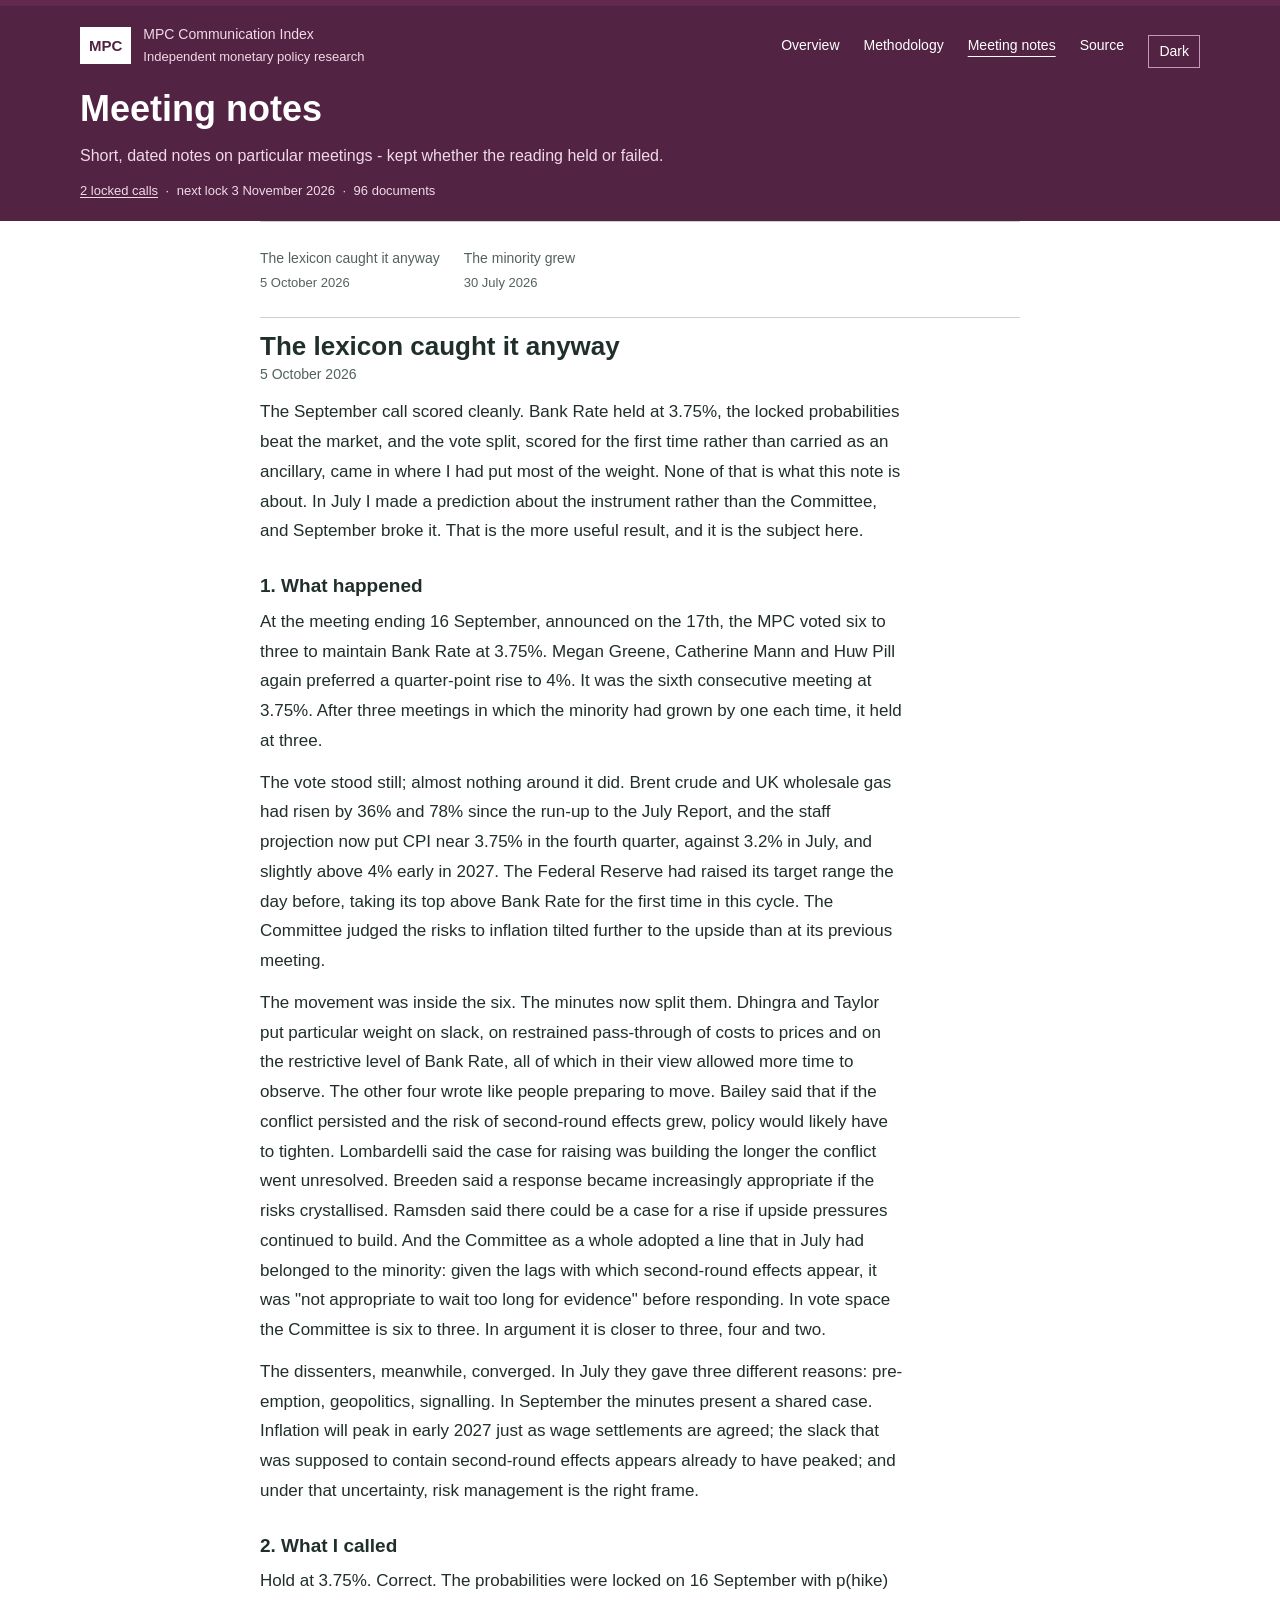
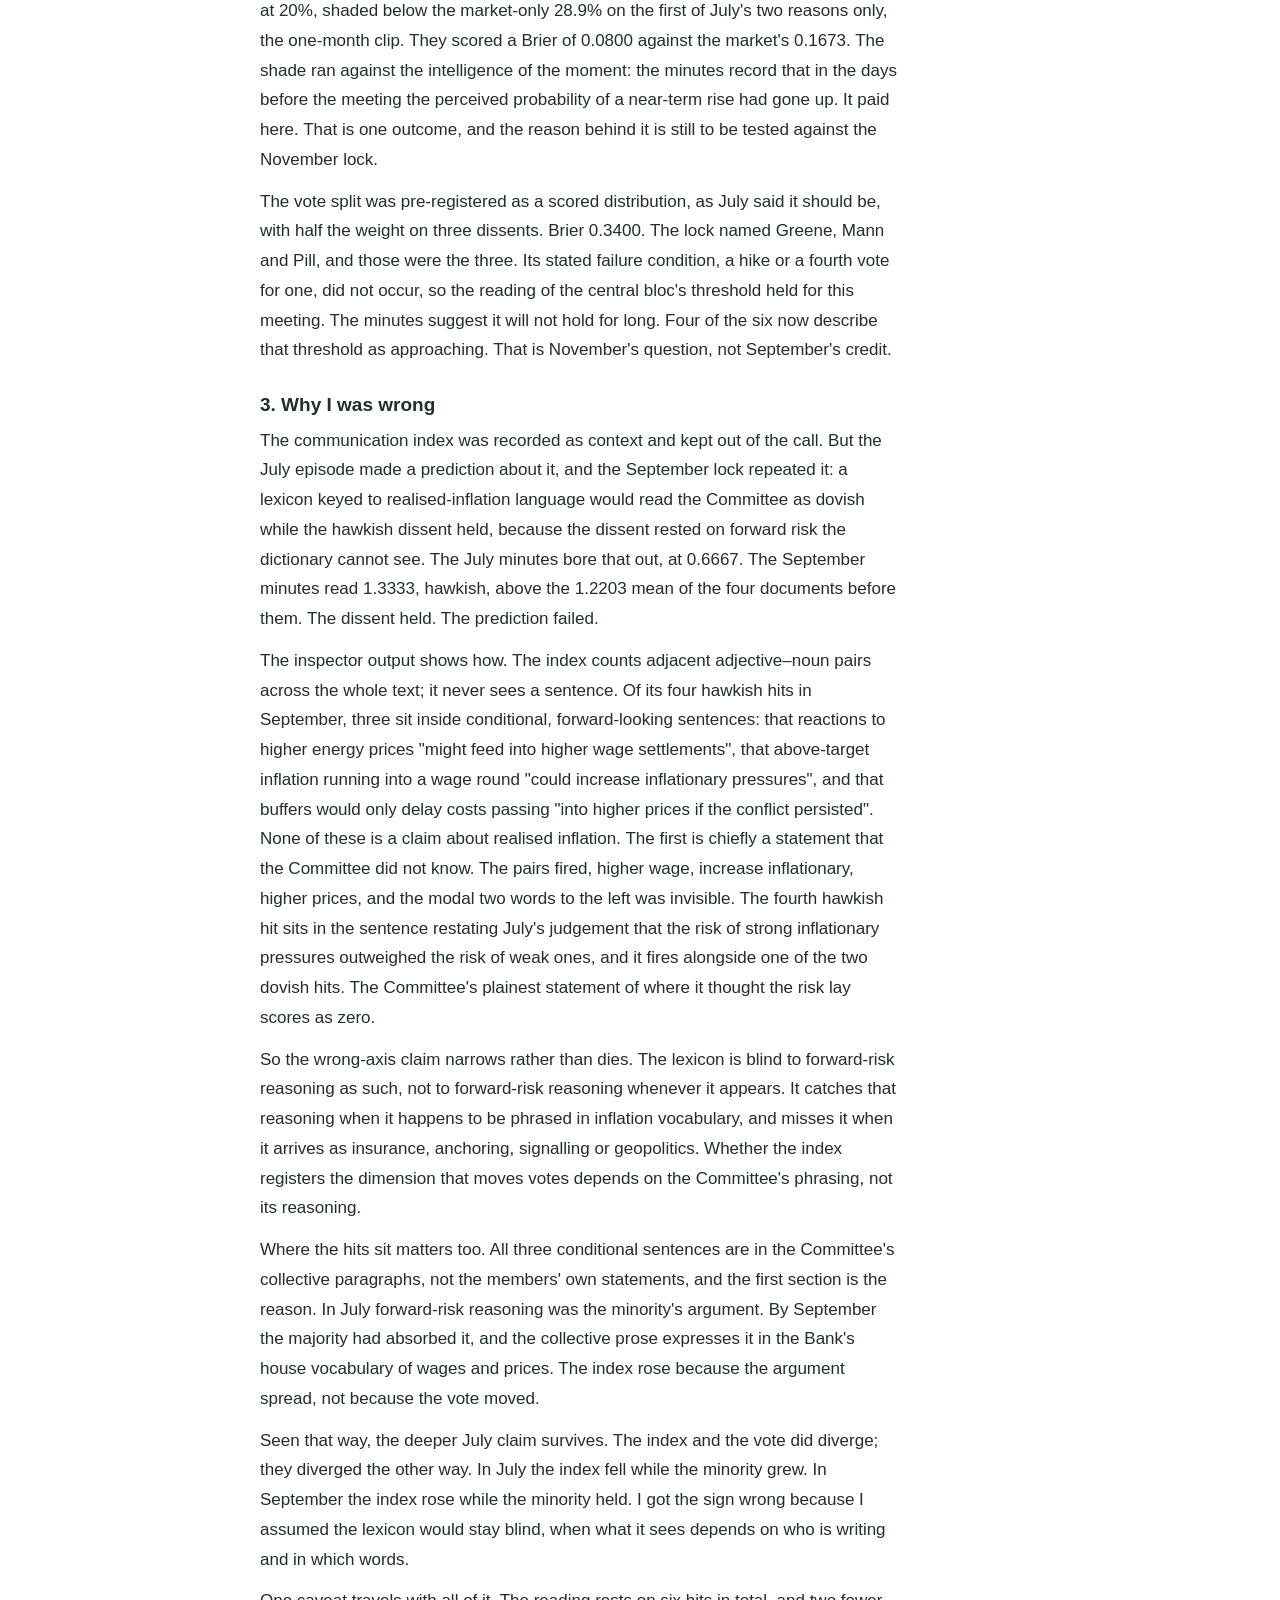
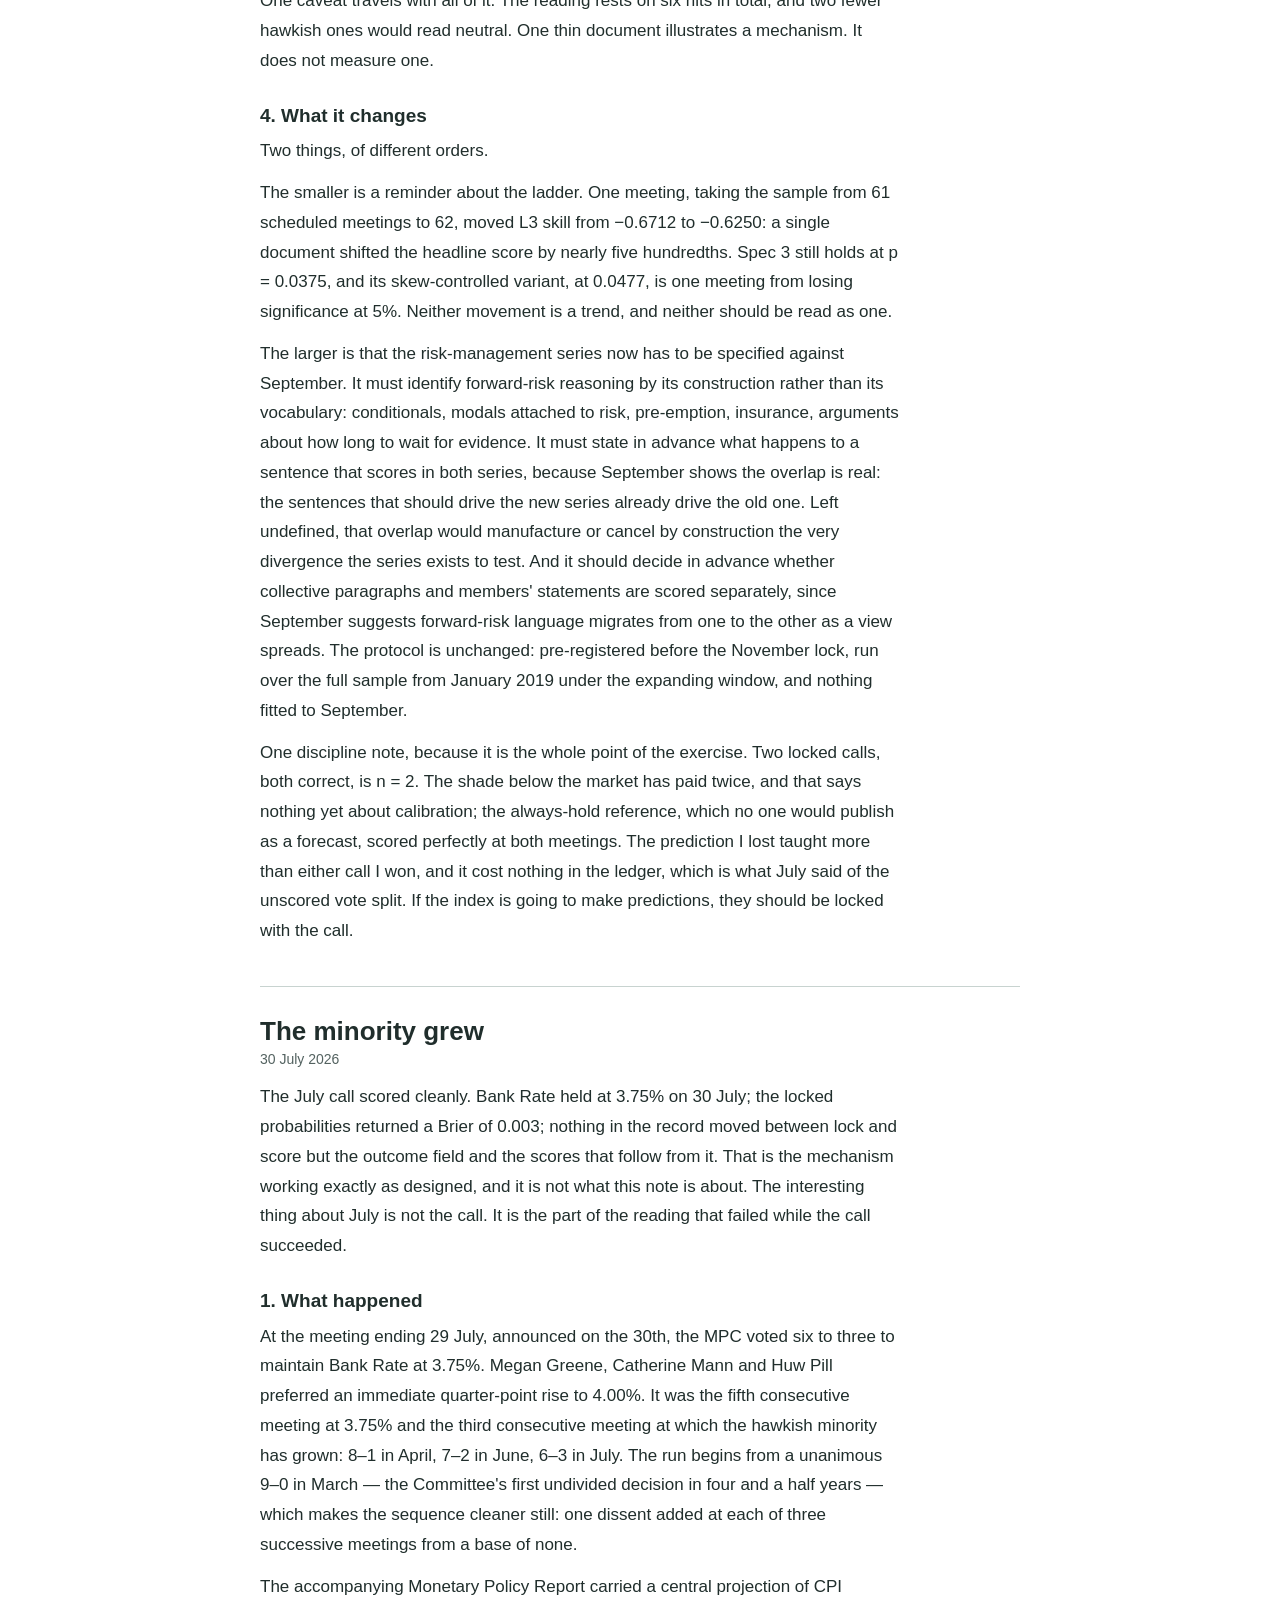
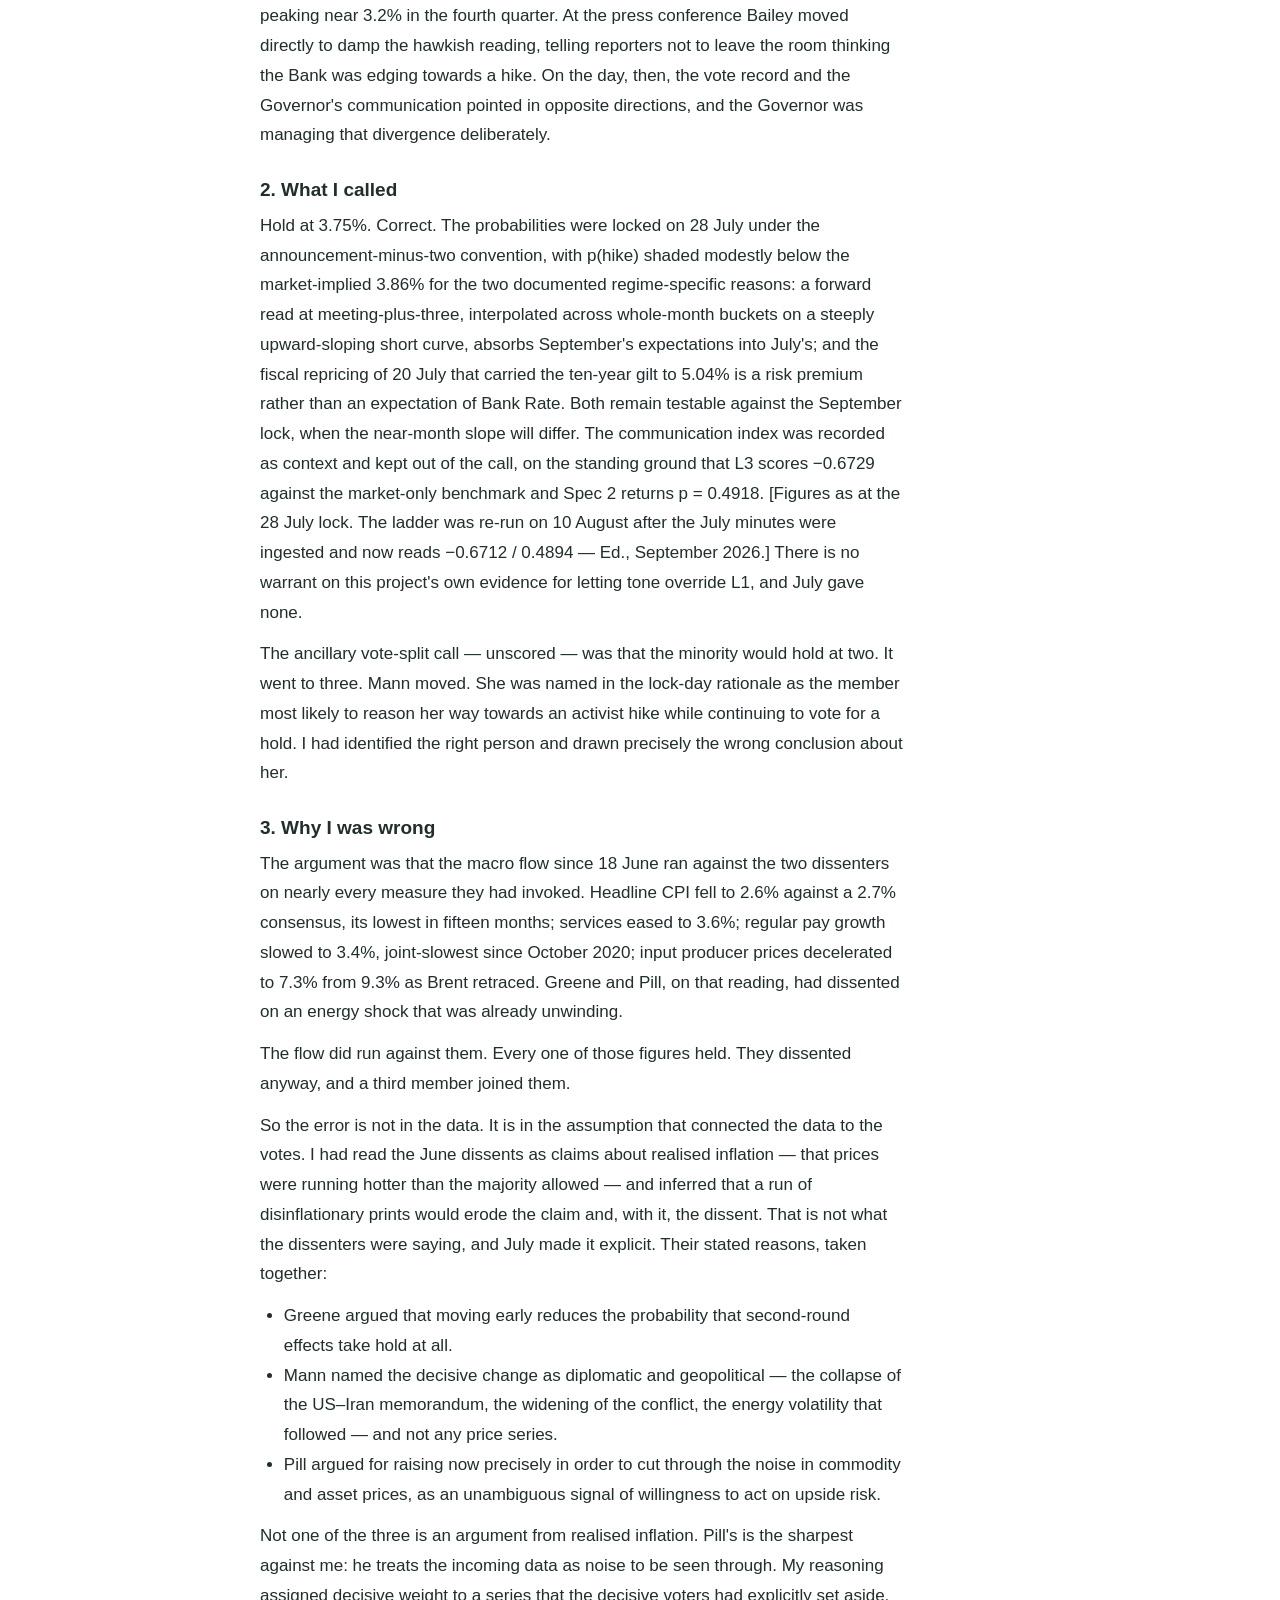
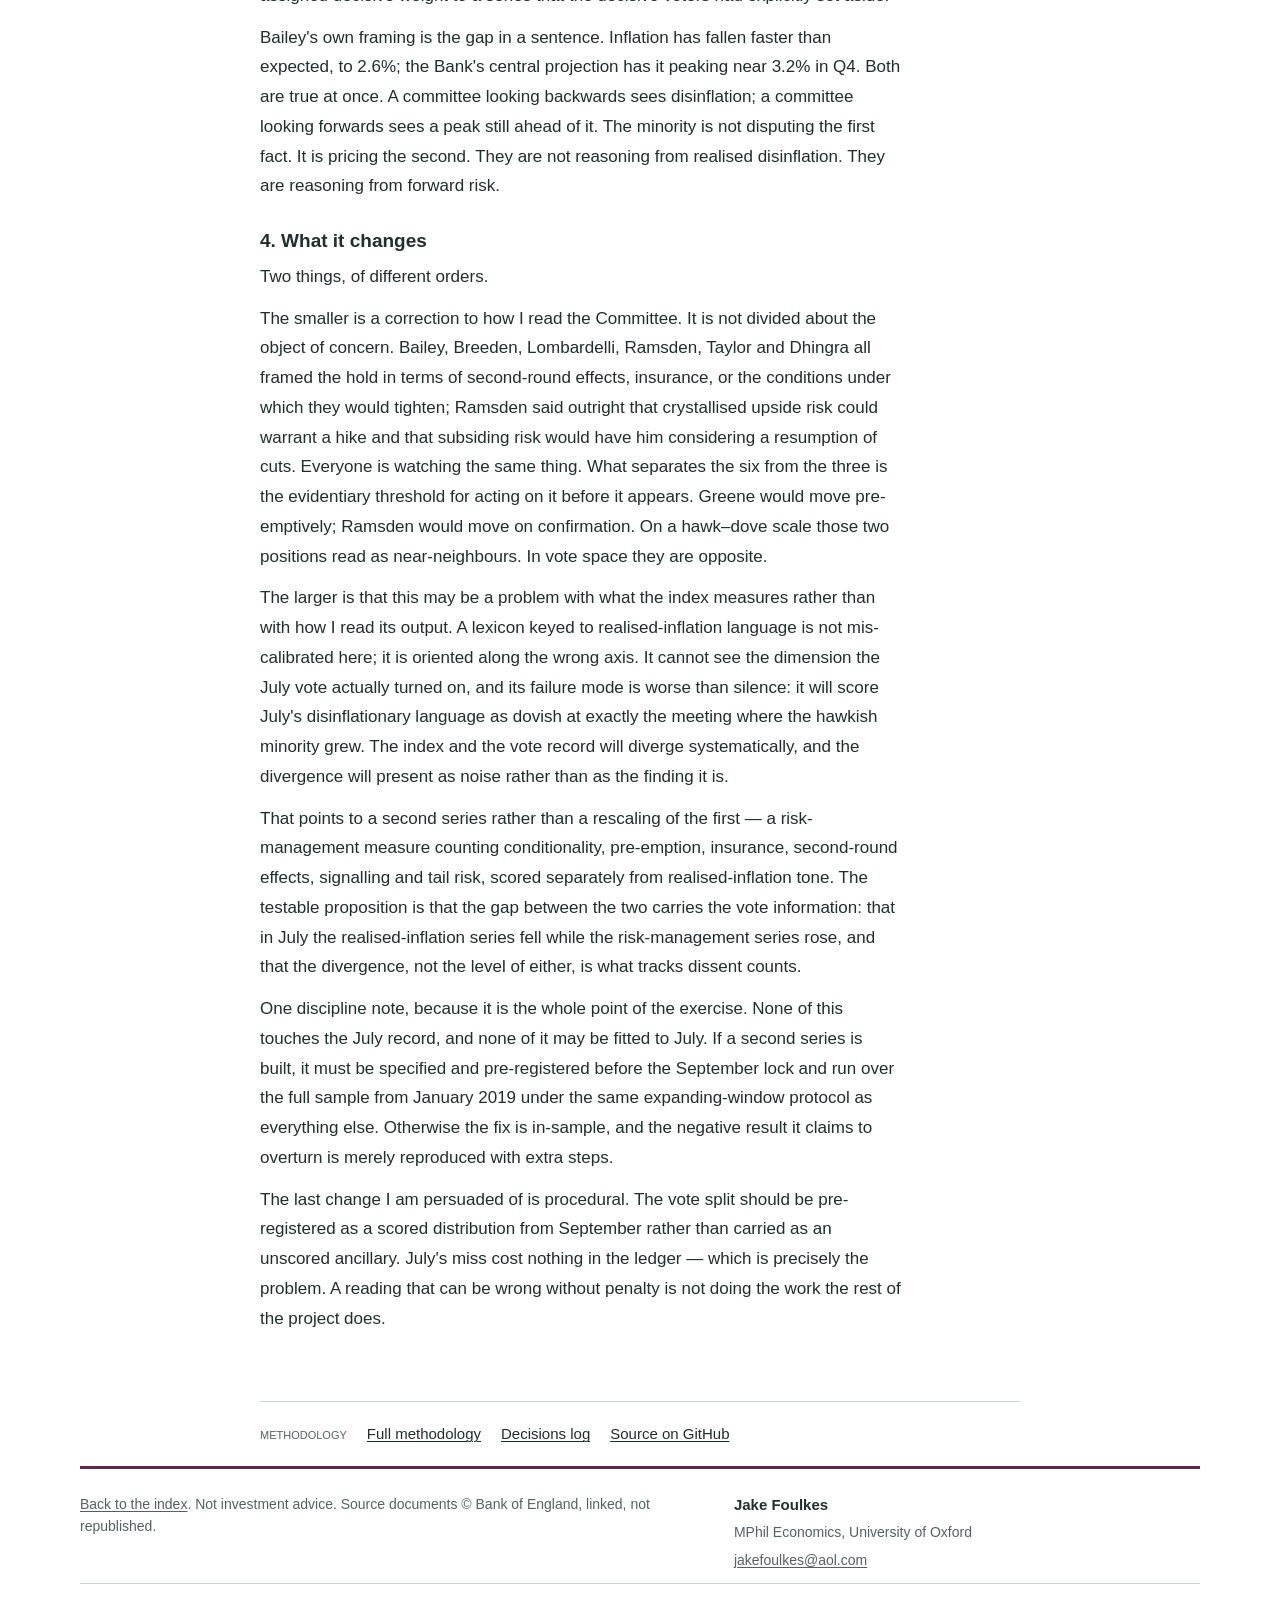
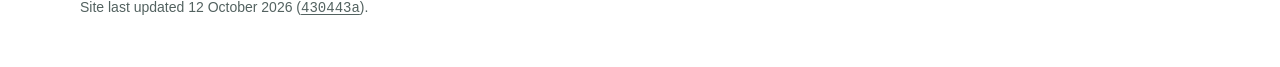
==== commit 0a20839f: "Refresh build stamp for introduction width fix" ====
--- a/episodes.html
+++ b/episodes.html
@@ -48,7 +48,7 @@
     <h1>Meeting notes</h1>
     <p class="lede">Short, dated notes on particular meetings - kept whether the reading held or failed.</p>
     <!-- Status line: the same generated regions as index.html's masthead. -->
-    <p class="status-line" id="status-line"><!-- fallback:status --><a href="index.html#call-card">2 locked calls</a> <span class="sep" aria-hidden="true">&middot;</span> next lock 3 November 2026 <span class="sep" aria-hidden="true">&middot;</span> 96 documents<!-- /fallback:status --> <span class="sep" aria-hidden="true">&middot;</span> <span id="build-stamp"><!-- fallback:buildstamp -->site built 12 October 2026 (<a href="https://github.com/jakefoulkes1/mpc-communication-index/commit/c107c4e79d6985dd92751be596cdaa347c7ca9f1"><code>c107c4e</code></a>)<!-- /fallback:buildstamp --></span></p>
+    <p class="status-line" id="status-line"><!-- fallback:status --><a href="index.html#call-card">2 locked calls</a> <span class="sep" aria-hidden="true">&middot;</span> next lock 3 November 2026 <span class="sep" aria-hidden="true">&middot;</span> 96 documents<!-- /fallback:status --> <span class="sep" aria-hidden="true">&middot;</span> <span id="build-stamp"><!-- fallback:buildstamp -->site built 12 October 2026 (<a href="https://github.com/jakefoulkes1/mpc-communication-index/commit/430443a15933df536bb9a55ab96bde0808efdca4"><code>430443a</code></a>)<!-- /fallback:buildstamp --></span></p>
   </header>
 
   <!-- In-page contents, one entry per note, generated from
@@ -92,7 +92,7 @@
          stamp is static; pipeline/tests/test_static_fallback.py fails if it
          ever drifts from data/build_info.json. -->
     <p>Site last updated 12 October 2026 (<a
-      href="https://github.com/jakefoulkes1/mpc-communication-index/commit/c107c4e79d6985dd92751be596cdaa347c7ca9f1"><code>c107c4e</code></a>).</p>
+      href="https://github.com/jakefoulkes1/mpc-communication-index/commit/430443a15933df536bb9a55ab96bde0808efdca4"><code>430443a</code></a>).</p>
     <!-- /fallback:buildinfo -->
   </footer>
 </div>
--- a/site/dashboard.css
+++ b/site/dashboard.css
@@ -37,7 +37,7 @@
 .dashboard .section + .section { padding-top: 38px; }
 .dashboard .project-intro { padding-block: 28px; }
 .dashboard .project-intro h2 { font-size: 32px; line-height: 1.3; margin-bottom: 16px; }
-.dashboard .project-intro p { max-width: 72ch; font-size: 16px; margin: 0 0 10px; }
+.dashboard .project-intro p { max-width: none; font-size: 16px; margin: 0 0 10px; }
 .dashboard .project-intro p:last-child { margin-bottom: 0; }
 .dashboard #summary { display: grid; grid-template-columns: minmax(0, 1fr) 280px; column-gap: 40px; padding: 24px 0; }
 .dashboard #summary .eyebrow, .dashboard #summary h2, .dashboard #summary .takeaways, .dashboard #summary .disclosure { grid-column: 1; }
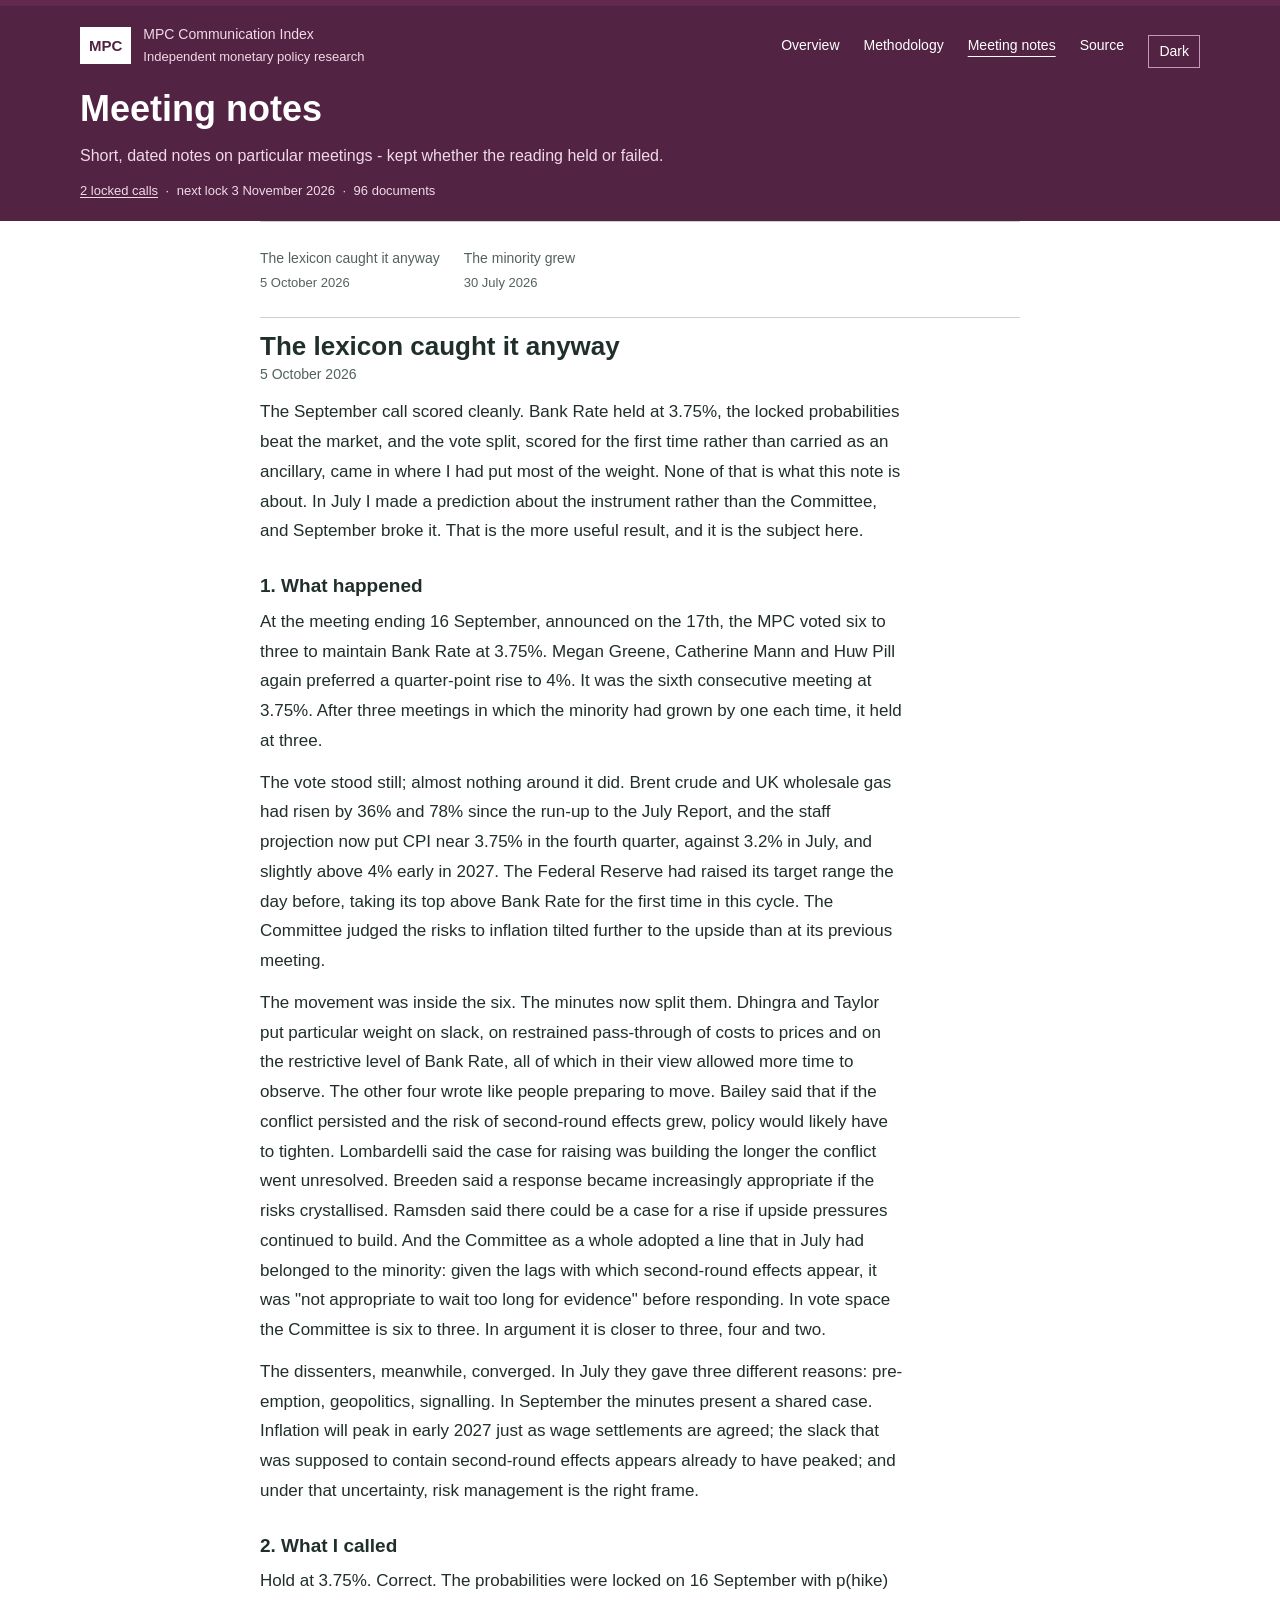
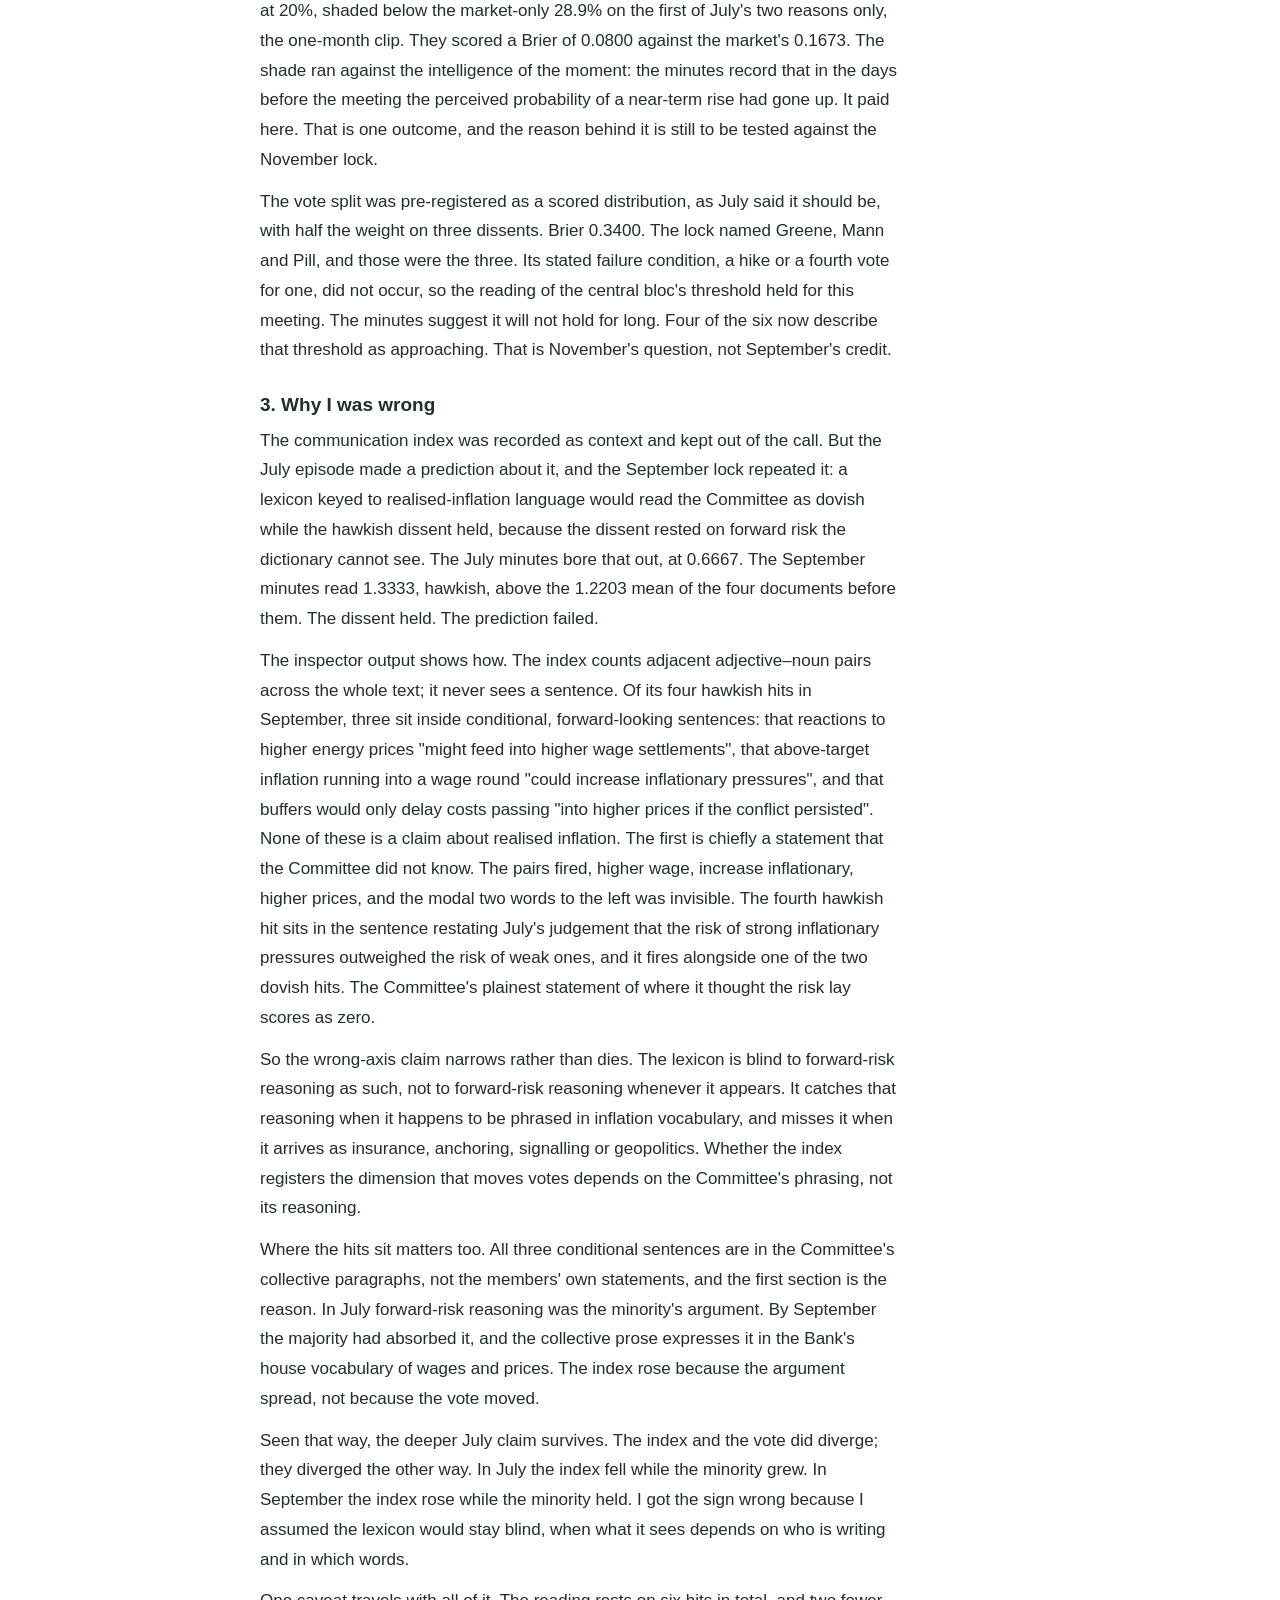
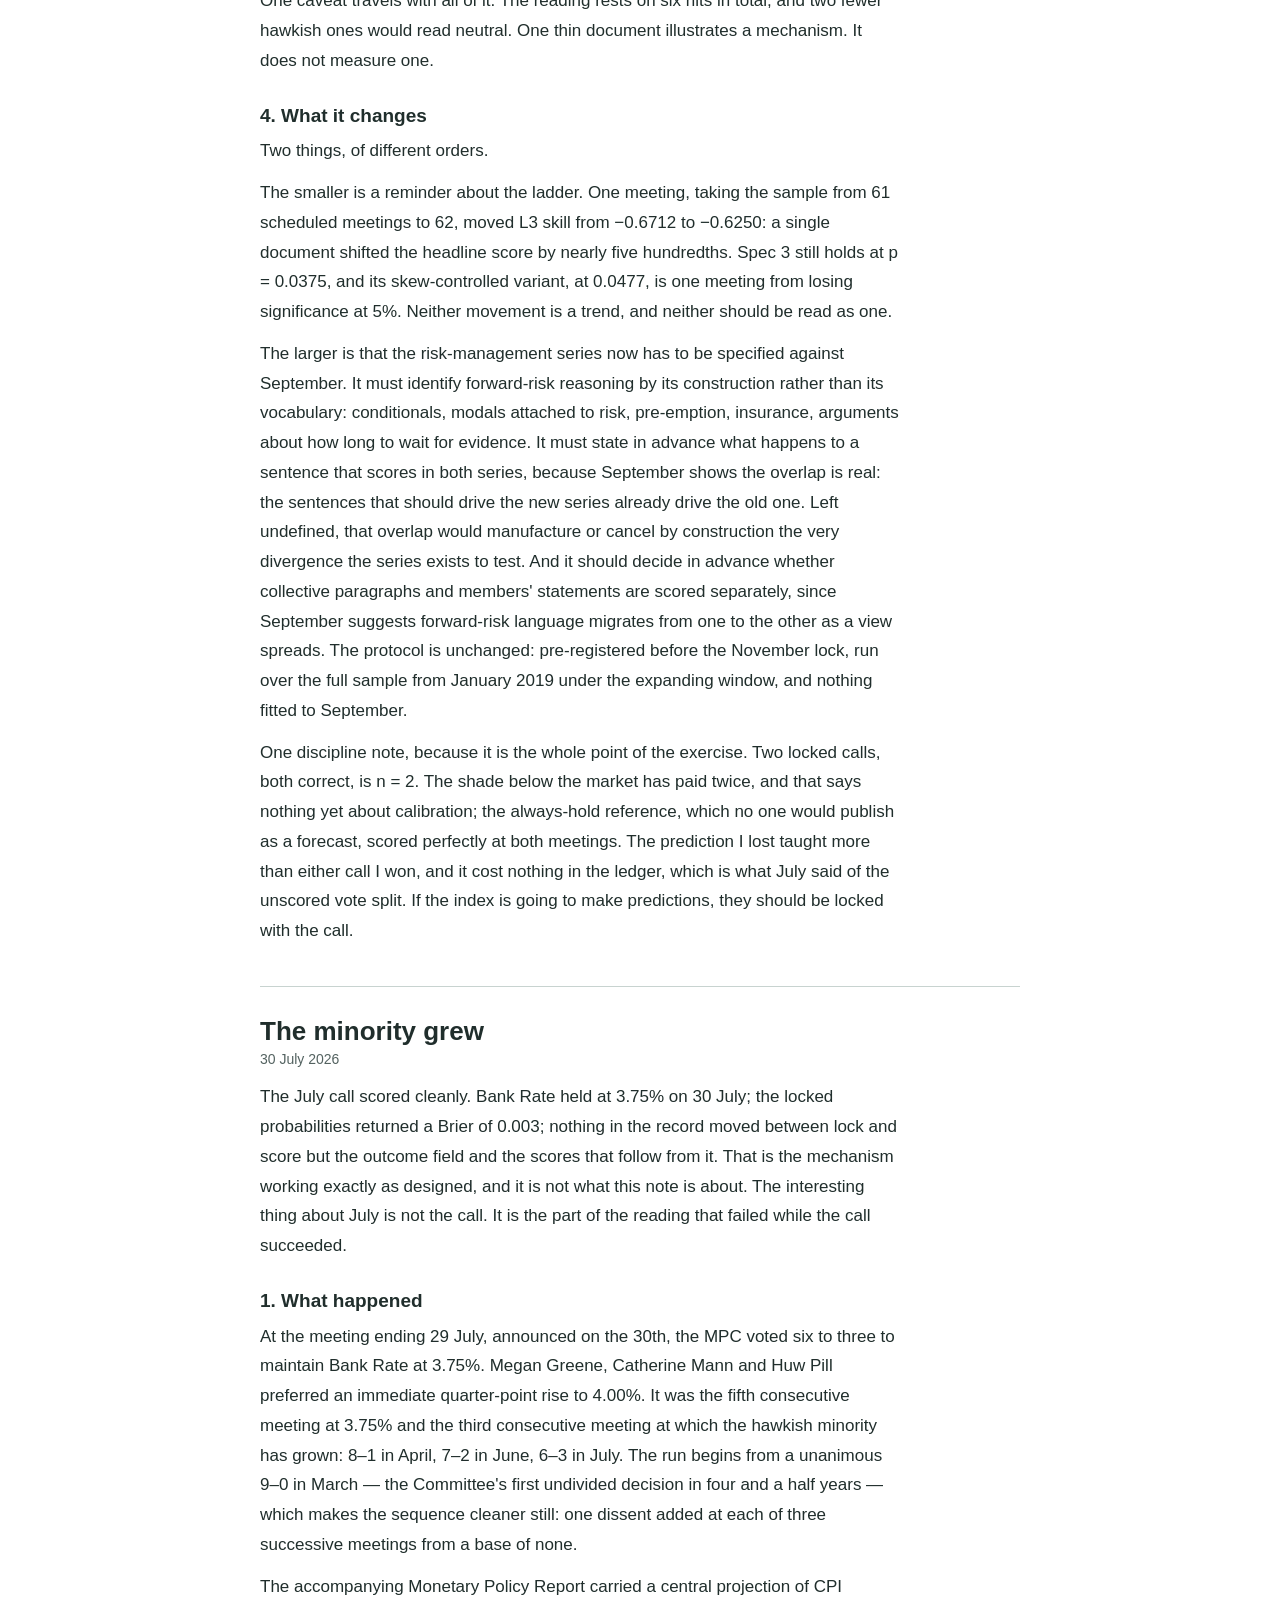
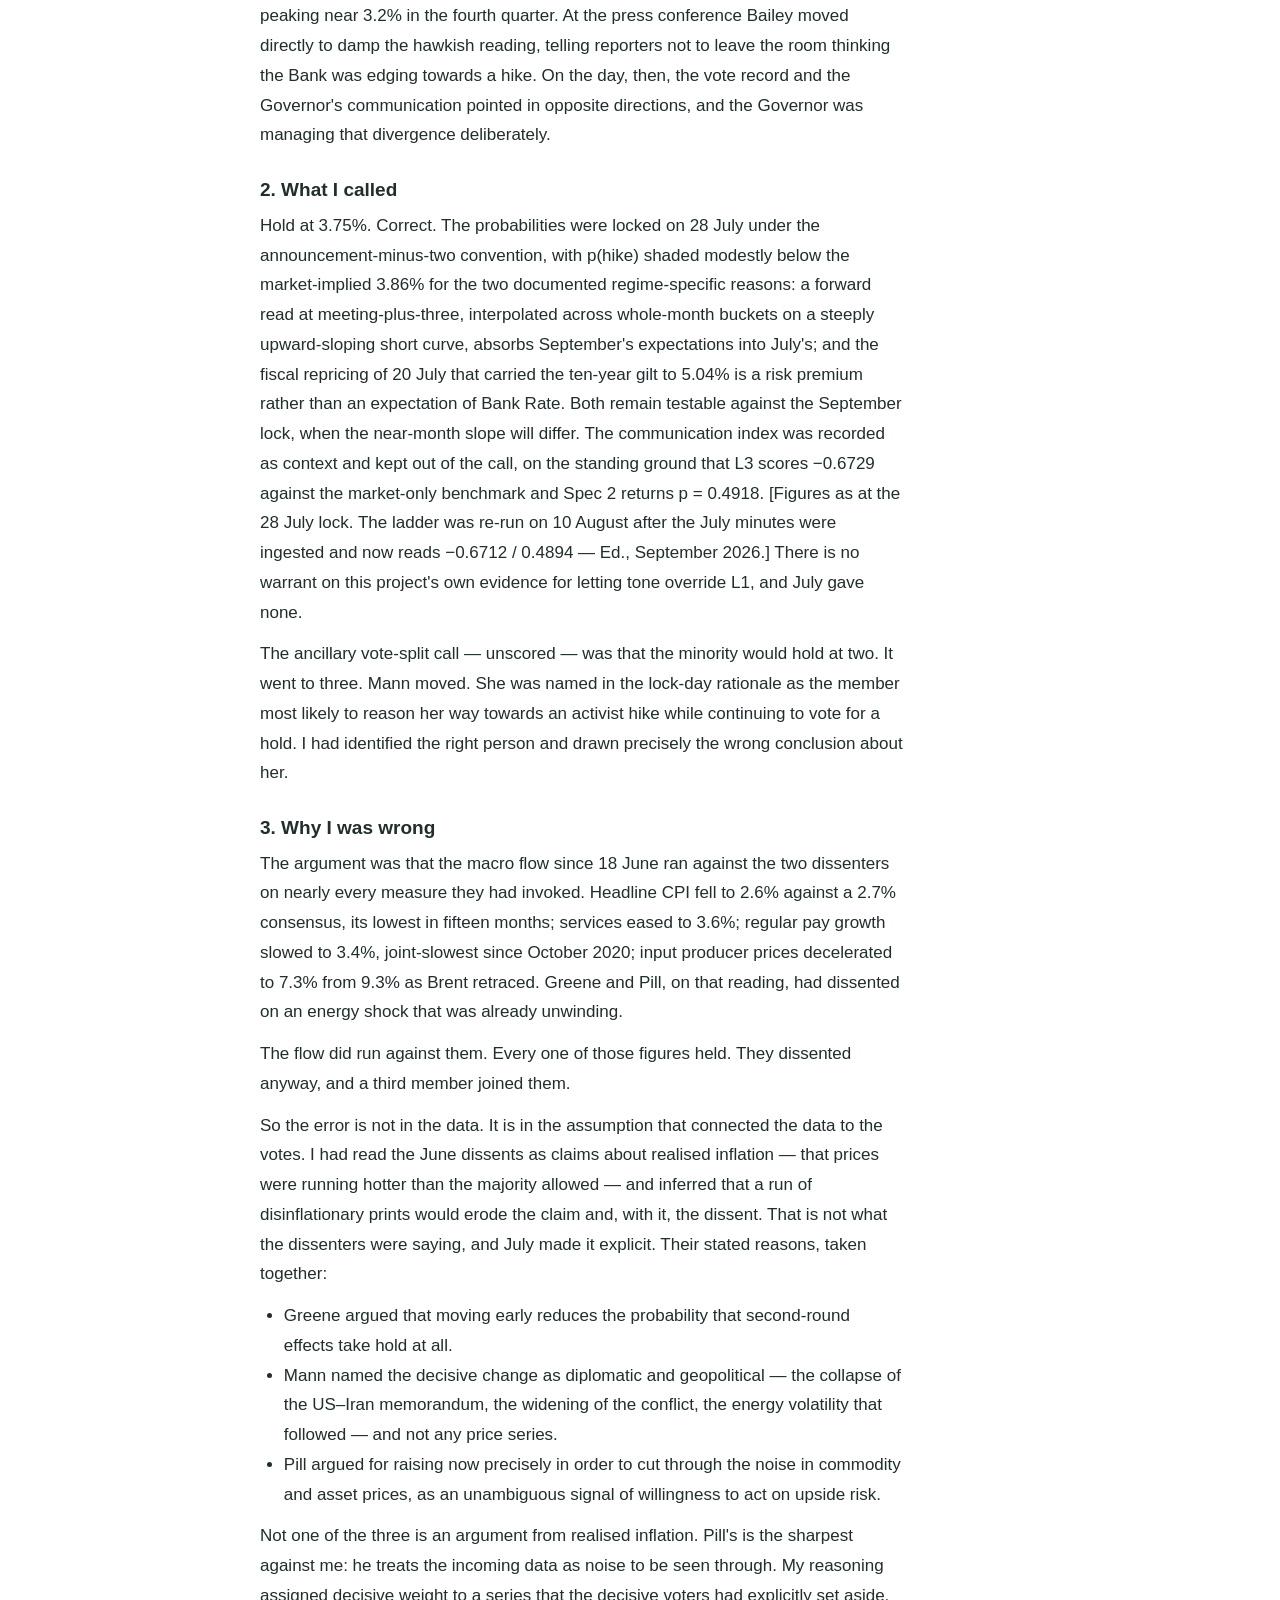
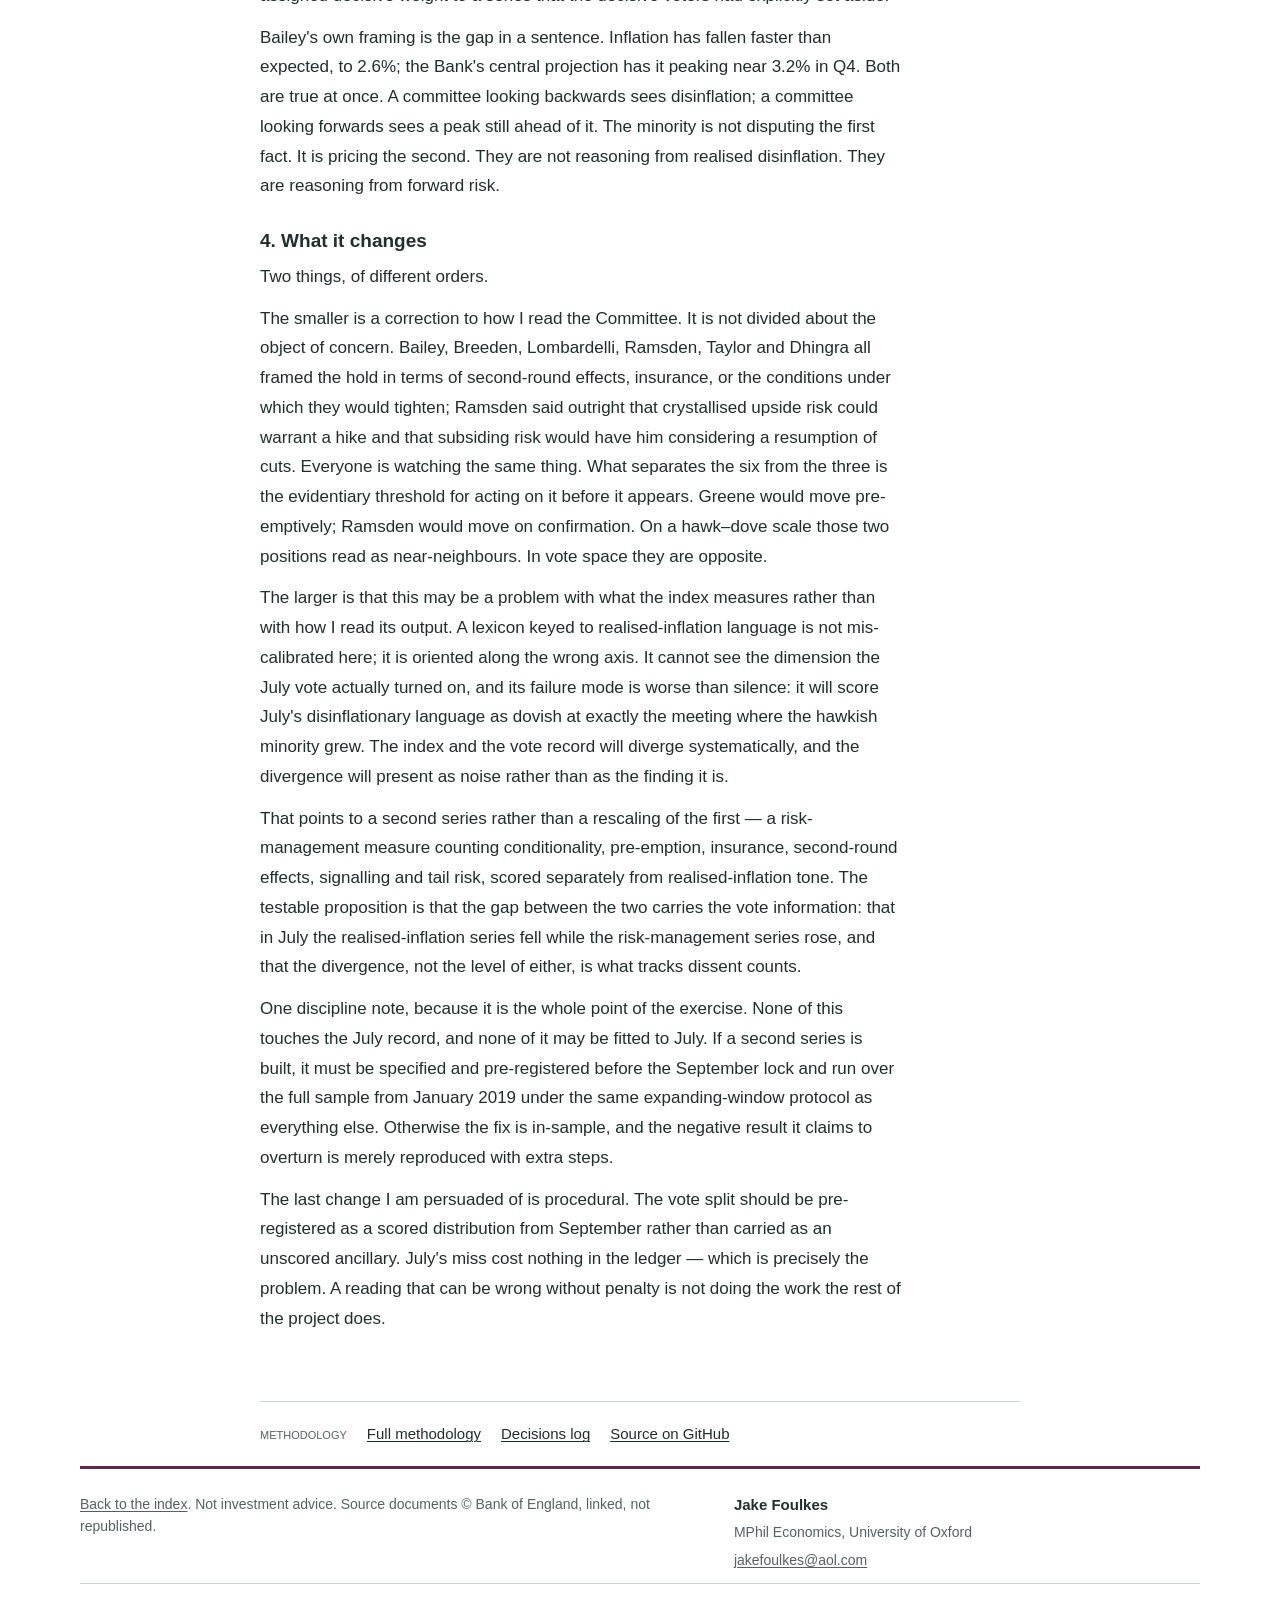
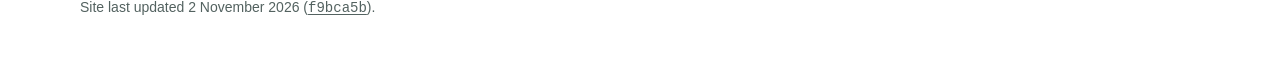
==== commit 51e637b6: "Refresh build stamp for November lock preparation" ====
--- a/episodes.html
+++ b/episodes.html
@@ -48,7 +48,7 @@
     <h1>Meeting notes</h1>
     <p class="lede">Short, dated notes on particular meetings - kept whether the reading held or failed.</p>
     <!-- Status line: the same generated regions as index.html's masthead. -->
-    <p class="status-line" id="status-line"><!-- fallback:status --><a href="index.html#call-card">2 locked calls</a> <span class="sep" aria-hidden="true">&middot;</span> next lock 3 November 2026 <span class="sep" aria-hidden="true">&middot;</span> 96 documents<!-- /fallback:status --> <span class="sep" aria-hidden="true">&middot;</span> <span id="build-stamp"><!-- fallback:buildstamp -->site built 12 October 2026 (<a href="https://github.com/jakefoulkes1/mpc-communication-index/commit/430443a15933df536bb9a55ab96bde0808efdca4"><code>430443a</code></a>)<!-- /fallback:buildstamp --></span></p>
+    <p class="status-line" id="status-line"><!-- fallback:status --><a href="index.html#call-card">2 locked calls</a> <span class="sep" aria-hidden="true">&middot;</span> next lock 3 November 2026 <span class="sep" aria-hidden="true">&middot;</span> 96 documents<!-- /fallback:status --> <span class="sep" aria-hidden="true">&middot;</span> <span id="build-stamp"><!-- fallback:buildstamp -->site built 2 November 2026 (<a href="https://github.com/jakefoulkes1/mpc-communication-index/commit/f9bca5b6d8d7c514f35c5194789b785a59dc3e96"><code>f9bca5b</code></a>)<!-- /fallback:buildstamp --></span></p>
   </header>
 
   <!-- In-page contents, one entry per note, generated from
@@ -91,8 +91,8 @@
     <!-- fallback:buildinfo - this page runs no JavaScript by design, so the
          stamp is static; pipeline/tests/test_static_fallback.py fails if it
          ever drifts from data/build_info.json. -->
-    <p>Site last updated 12 October 2026 (<a
-      href="https://github.com/jakefoulkes1/mpc-communication-index/commit/430443a15933df536bb9a55ab96bde0808efdca4"><code>430443a</code></a>).</p>
+    <p>Site last updated 2 November 2026 (<a
+      href="https://github.com/jakefoulkes1/mpc-communication-index/commit/f9bca5b6d8d7c514f35c5194789b785a59dc3e96"><code>f9bca5b</code></a>).</p>
     <!-- /fallback:buildinfo -->
   </footer>
 </div>
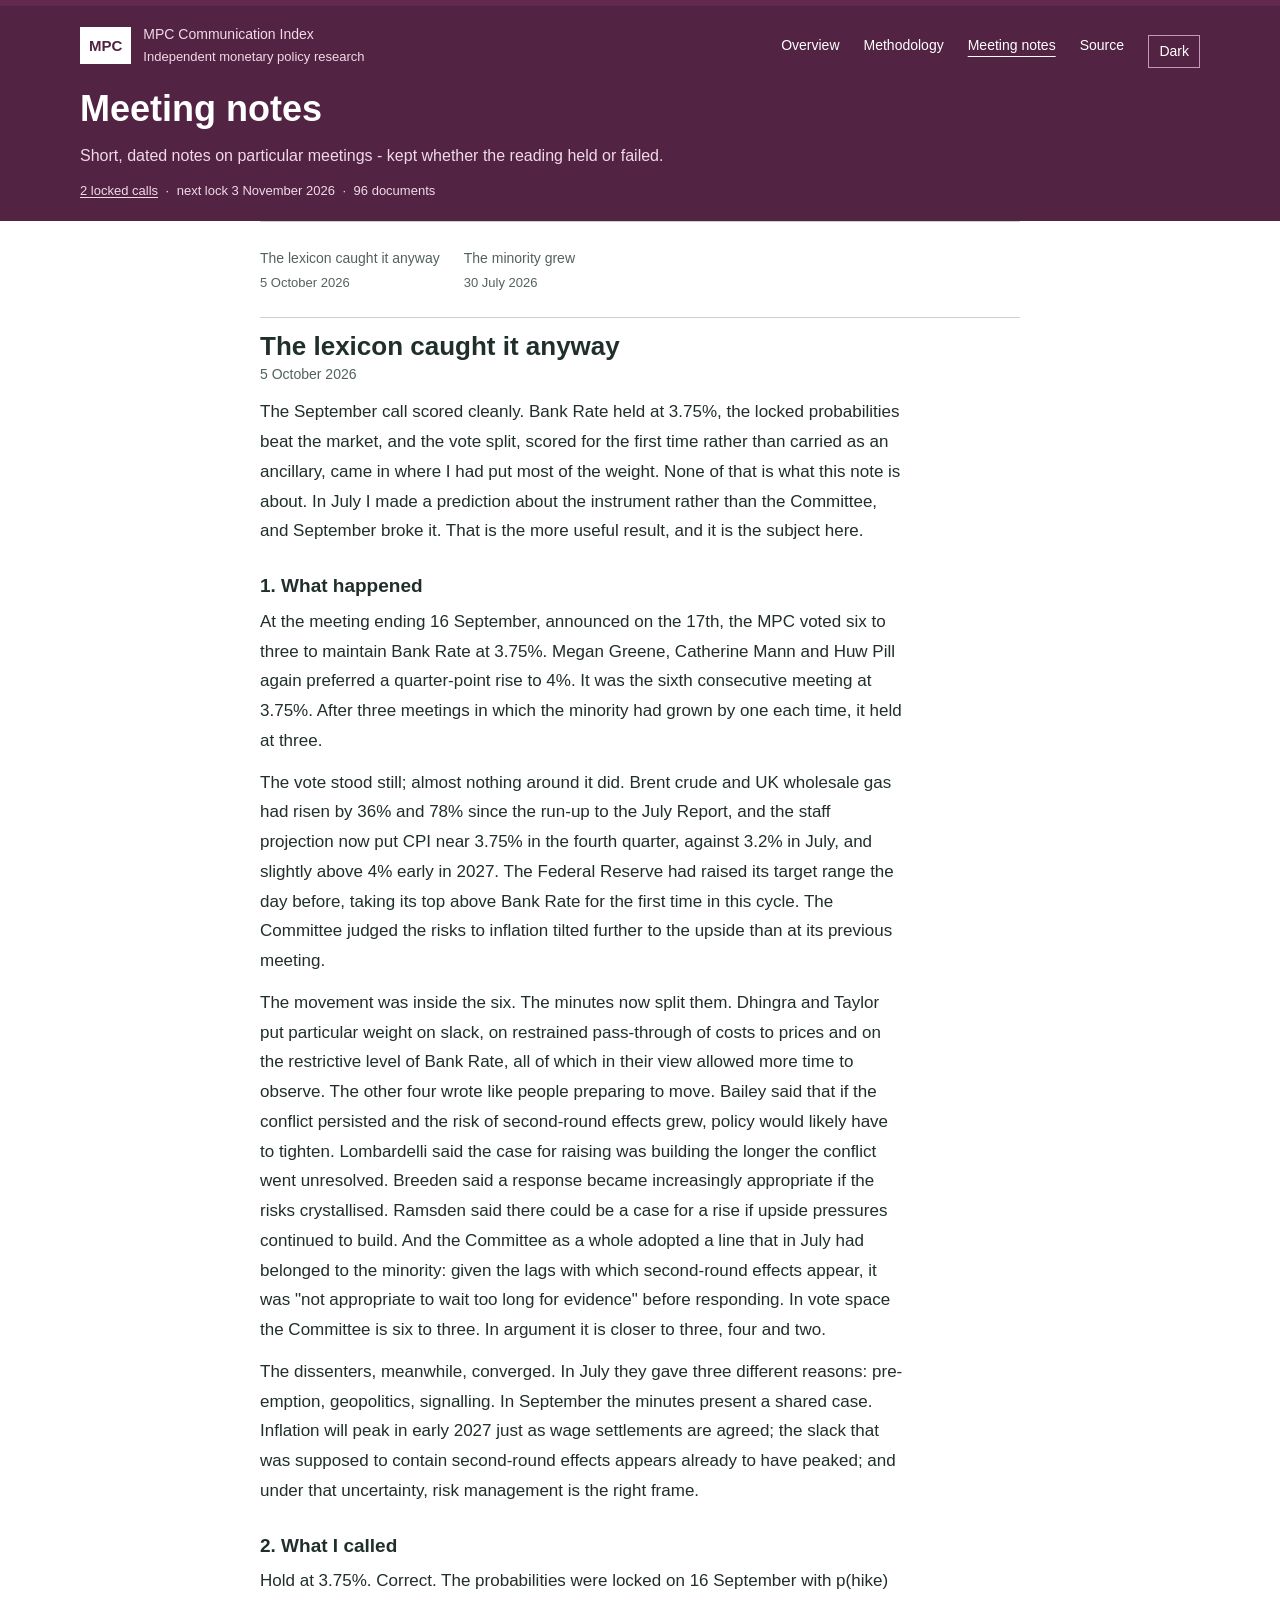
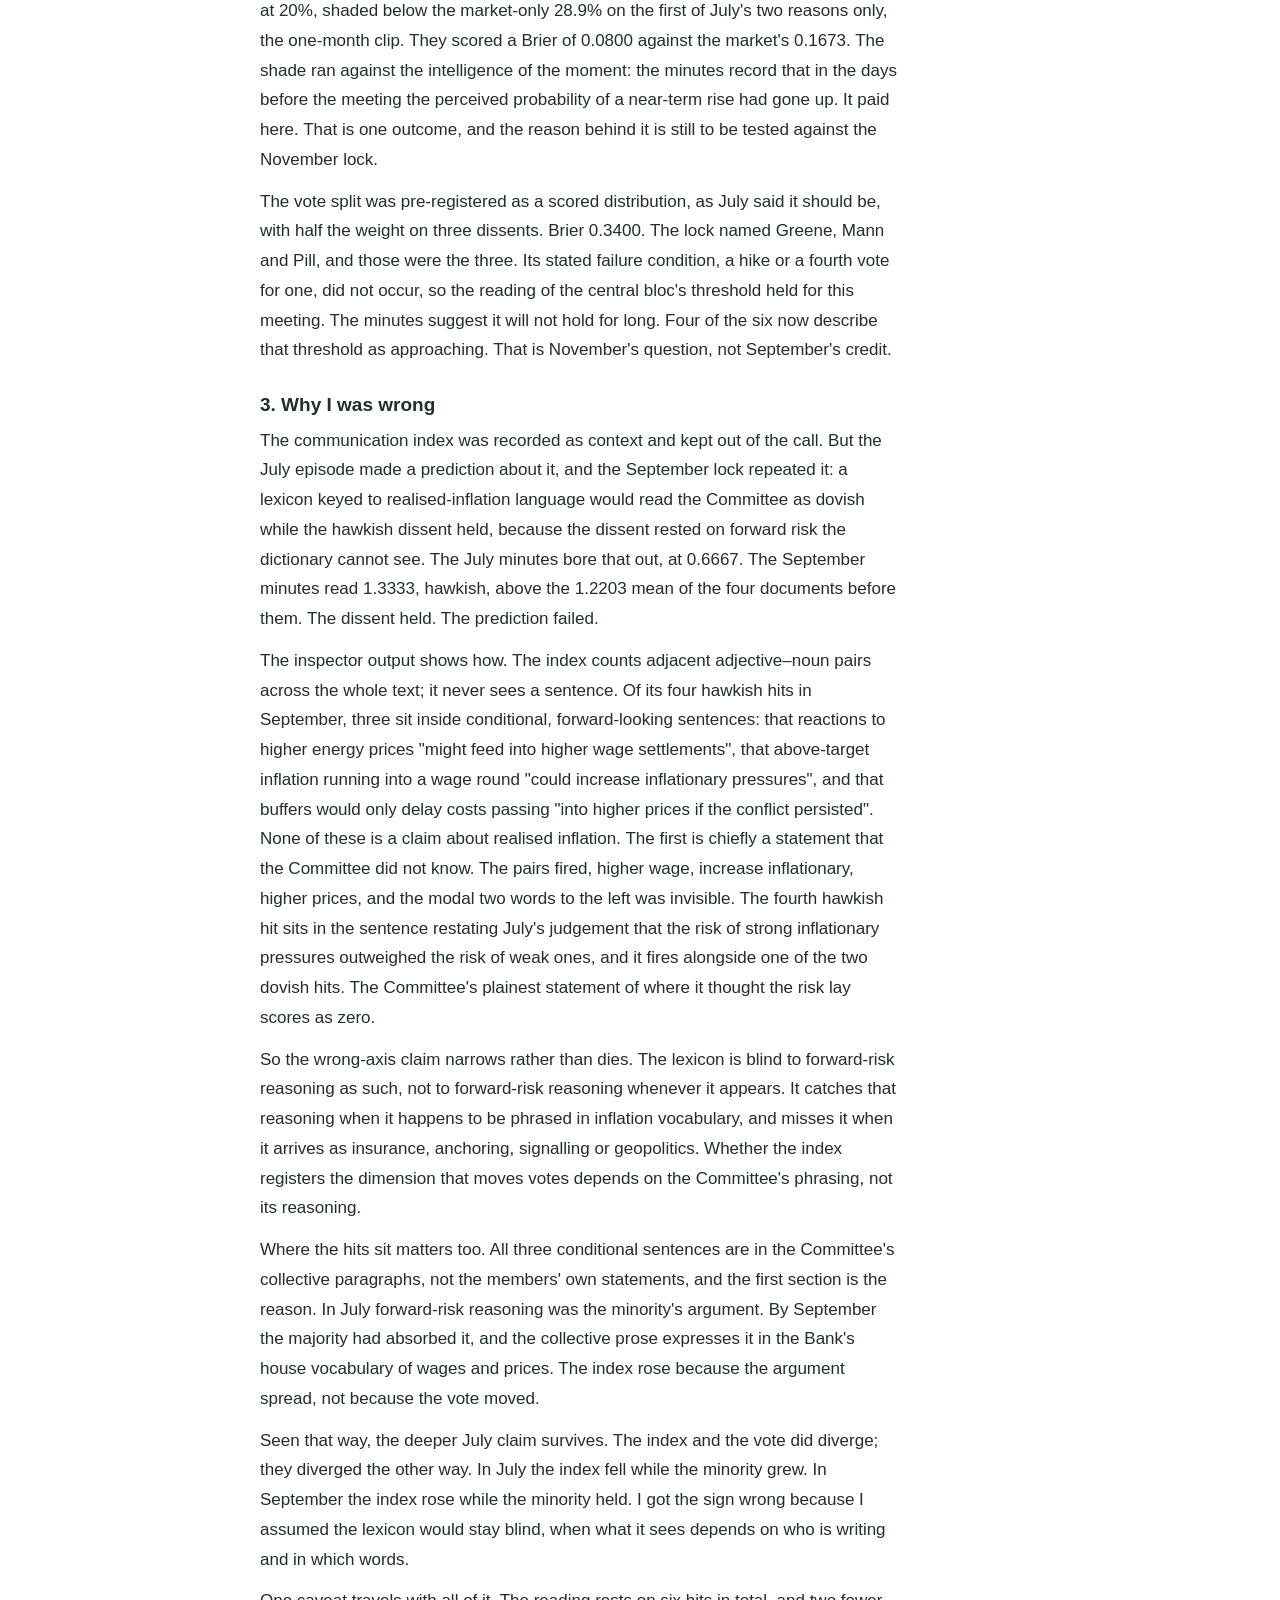
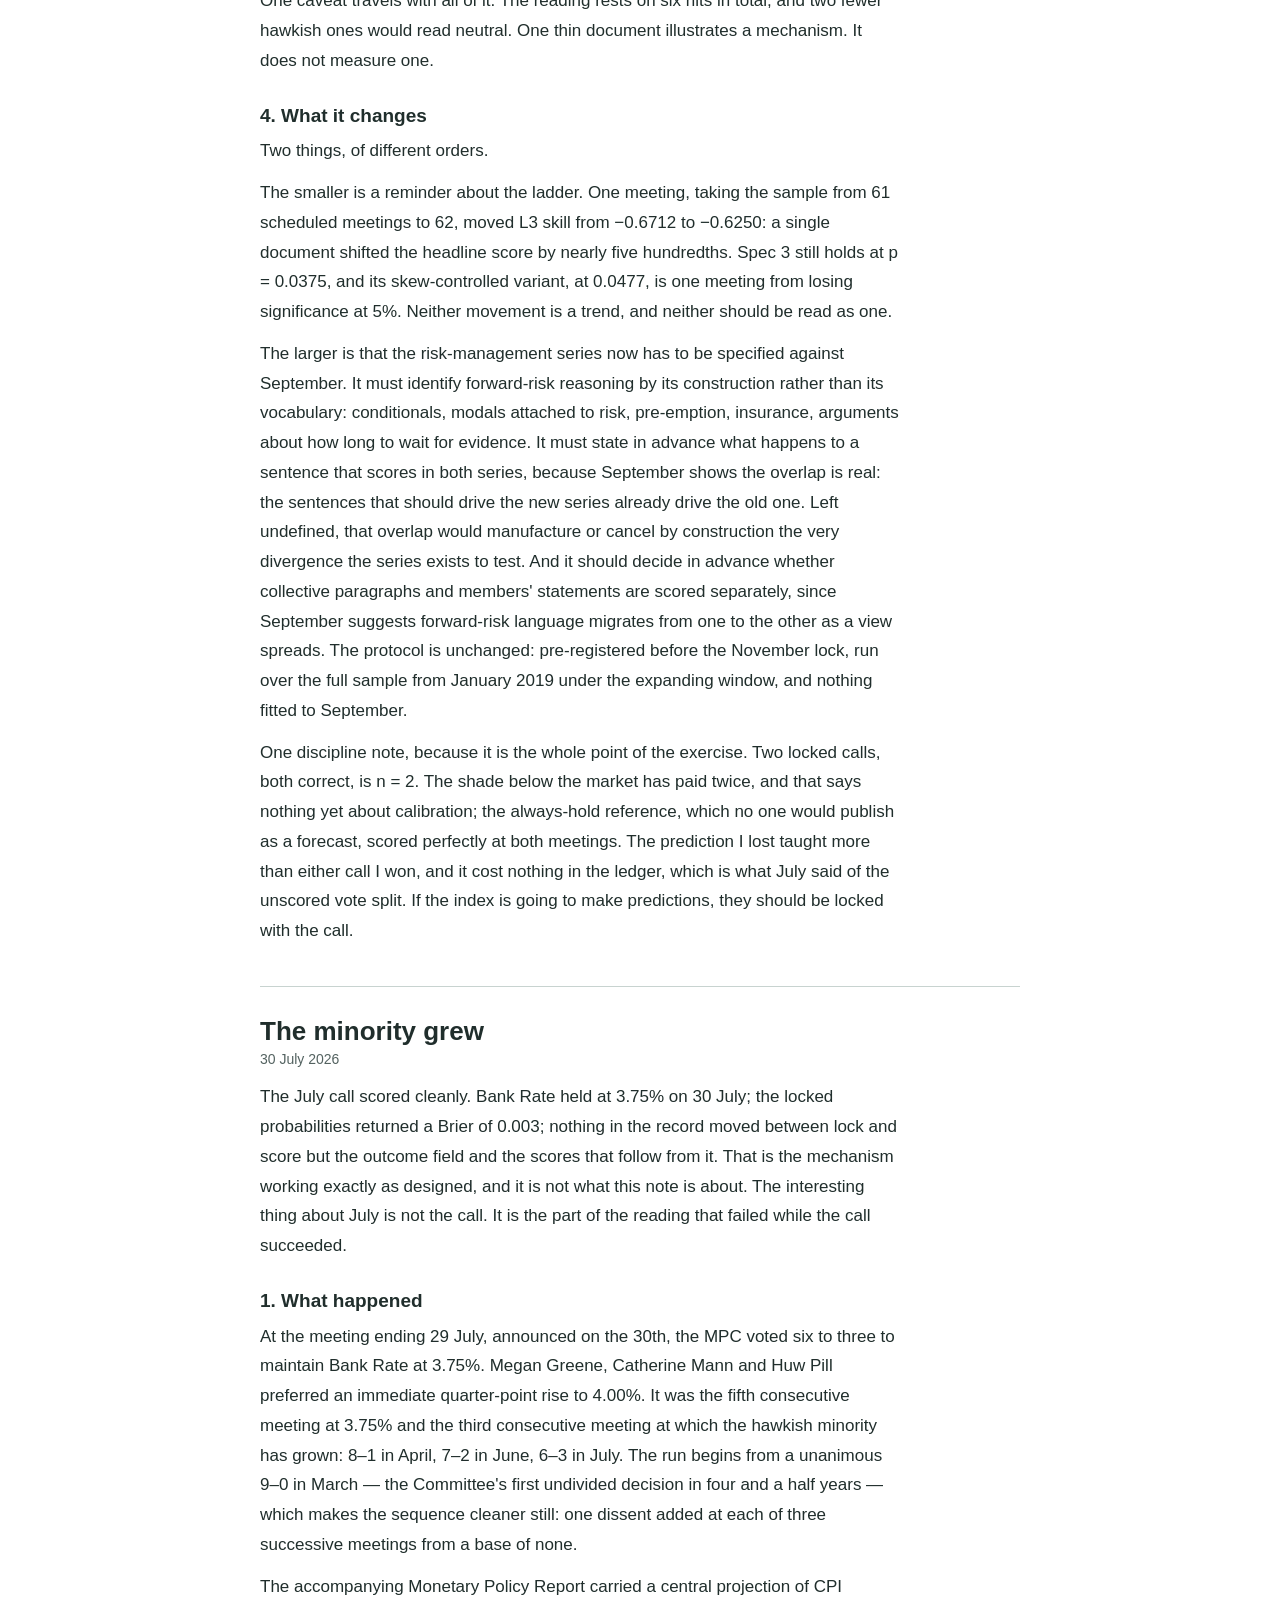
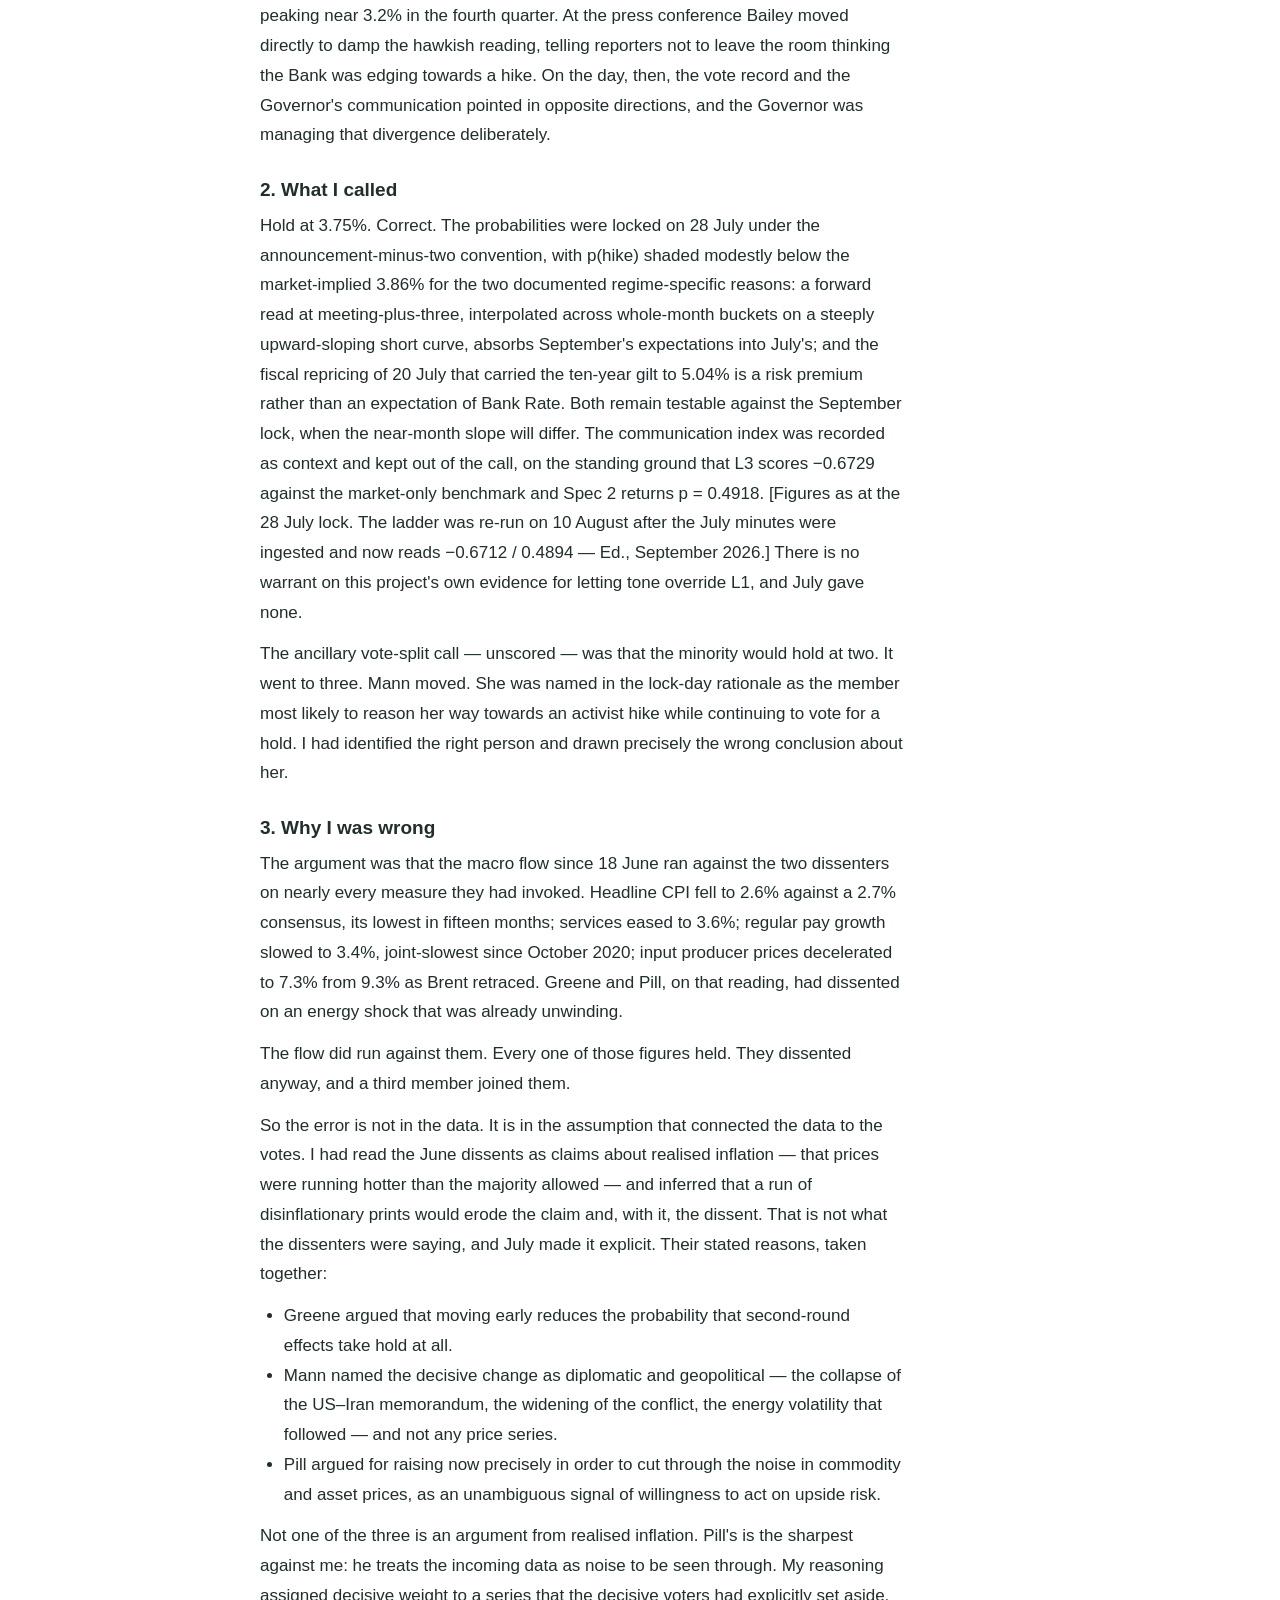
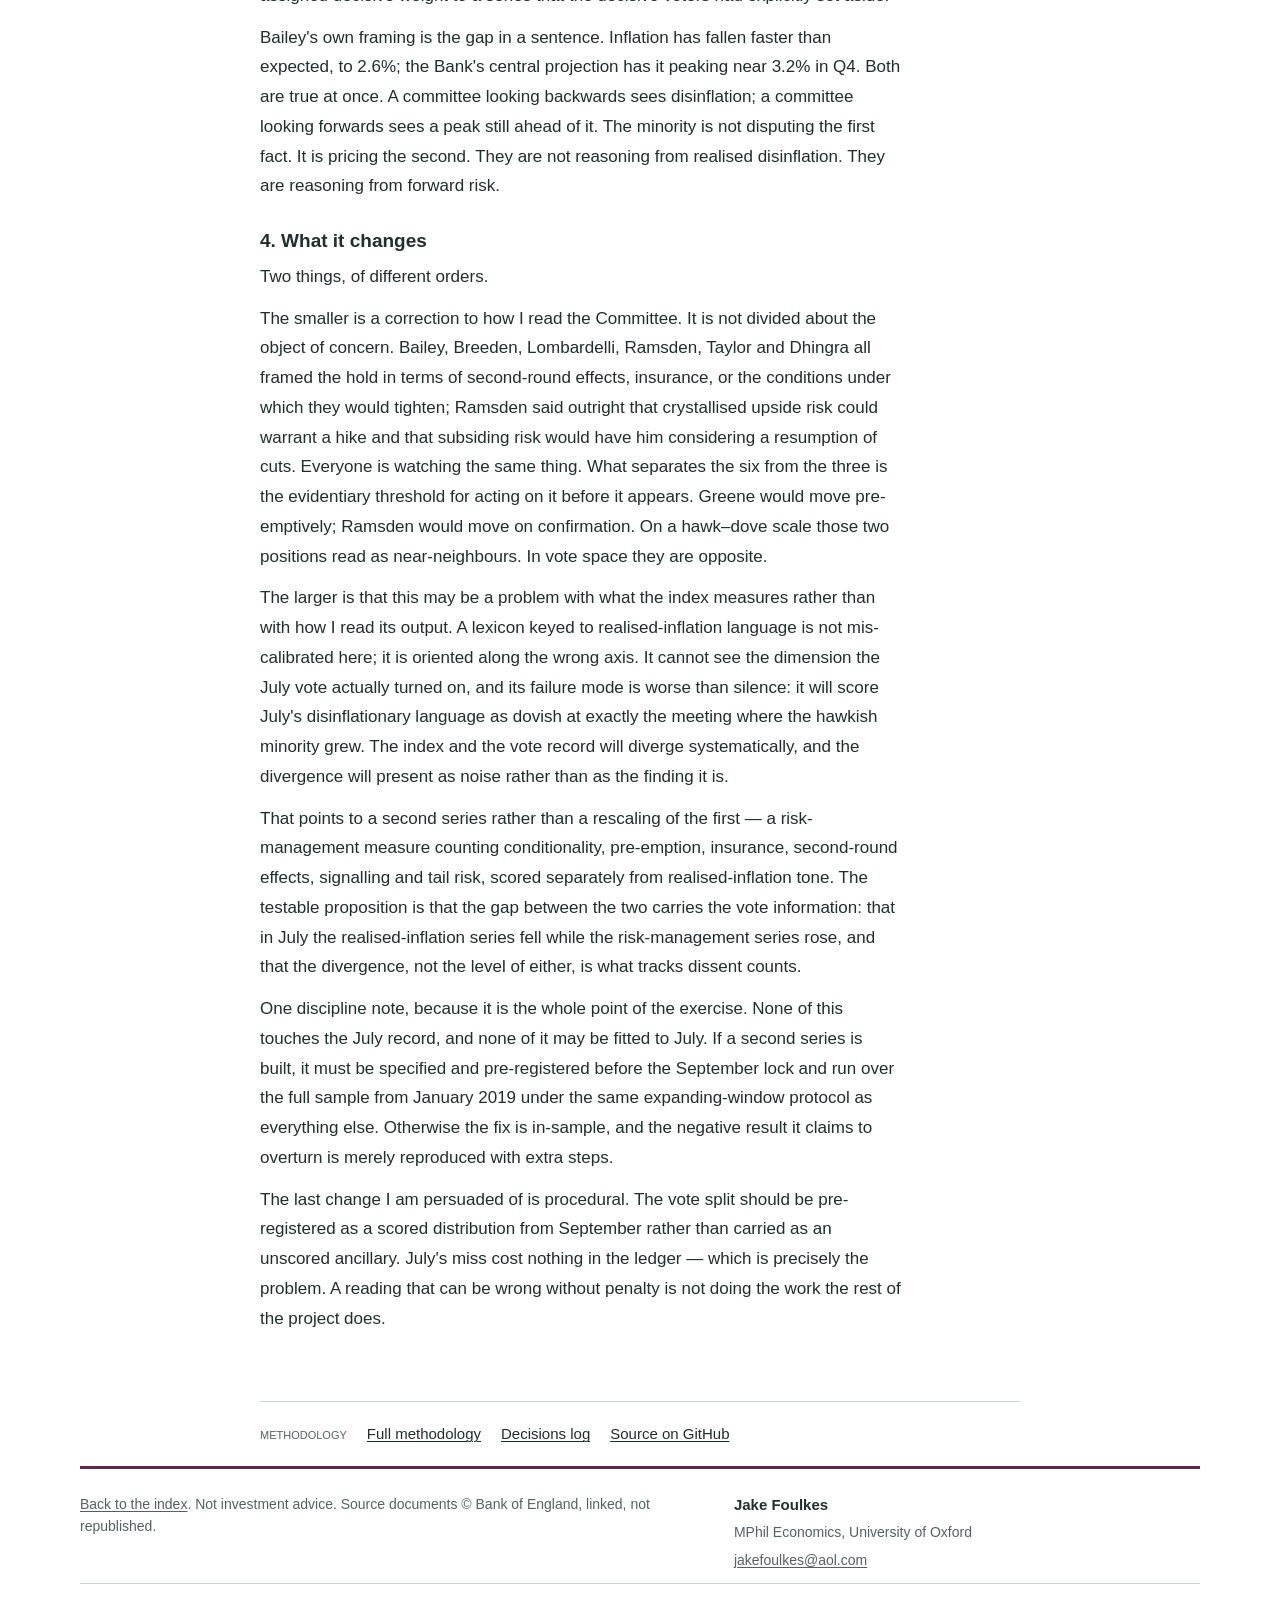
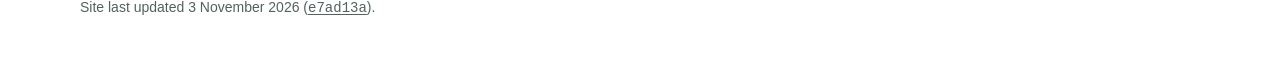
==== commit ada6e037: "Stamp November pre-lock records" ====
--- a/episodes.html
+++ b/episodes.html
@@ -48,7 +48,7 @@
     <h1>Meeting notes</h1>
     <p class="lede">Short, dated notes on particular meetings - kept whether the reading held or failed.</p>
     <!-- Status line: the same generated regions as index.html's masthead. -->
-    <p class="status-line" id="status-line"><!-- fallback:status --><a href="index.html#call-card">2 locked calls</a> <span class="sep" aria-hidden="true">&middot;</span> next lock 3 November 2026 <span class="sep" aria-hidden="true">&middot;</span> 96 documents<!-- /fallback:status --> <span class="sep" aria-hidden="true">&middot;</span> <span id="build-stamp"><!-- fallback:buildstamp -->site built 2 November 2026 (<a href="https://github.com/jakefoulkes1/mpc-communication-index/commit/f9bca5b6d8d7c514f35c5194789b785a59dc3e96"><code>f9bca5b</code></a>)<!-- /fallback:buildstamp --></span></p>
+    <p class="status-line" id="status-line"><!-- fallback:status --><a href="index.html#call-card">2 locked calls</a> <span class="sep" aria-hidden="true">&middot;</span> next lock 3 November 2026 <span class="sep" aria-hidden="true">&middot;</span> 96 documents<!-- /fallback:status --> <span class="sep" aria-hidden="true">&middot;</span> <span id="build-stamp"><!-- fallback:buildstamp -->site built 3 November 2026 (<a href="https://github.com/jakefoulkes1/mpc-communication-index/commit/e7ad13a90dc1210fb8cee627e60ef8dac48ccf97"><code>e7ad13a</code></a>)<!-- /fallback:buildstamp --></span></p>
   </header>
 
   <!-- In-page contents, one entry per note, generated from
@@ -91,8 +91,8 @@
     <!-- fallback:buildinfo - this page runs no JavaScript by design, so the
          stamp is static; pipeline/tests/test_static_fallback.py fails if it
          ever drifts from data/build_info.json. -->
-    <p>Site last updated 2 November 2026 (<a
-      href="https://github.com/jakefoulkes1/mpc-communication-index/commit/f9bca5b6d8d7c514f35c5194789b785a59dc3e96"><code>f9bca5b</code></a>).</p>
+    <p>Site last updated 3 November 2026 (<a
+      href="https://github.com/jakefoulkes1/mpc-communication-index/commit/e7ad13a90dc1210fb8cee627e60ef8dac48ccf97"><code>e7ad13a</code></a>).</p>
     <!-- /fallback:buildinfo -->
   </footer>
 </div>
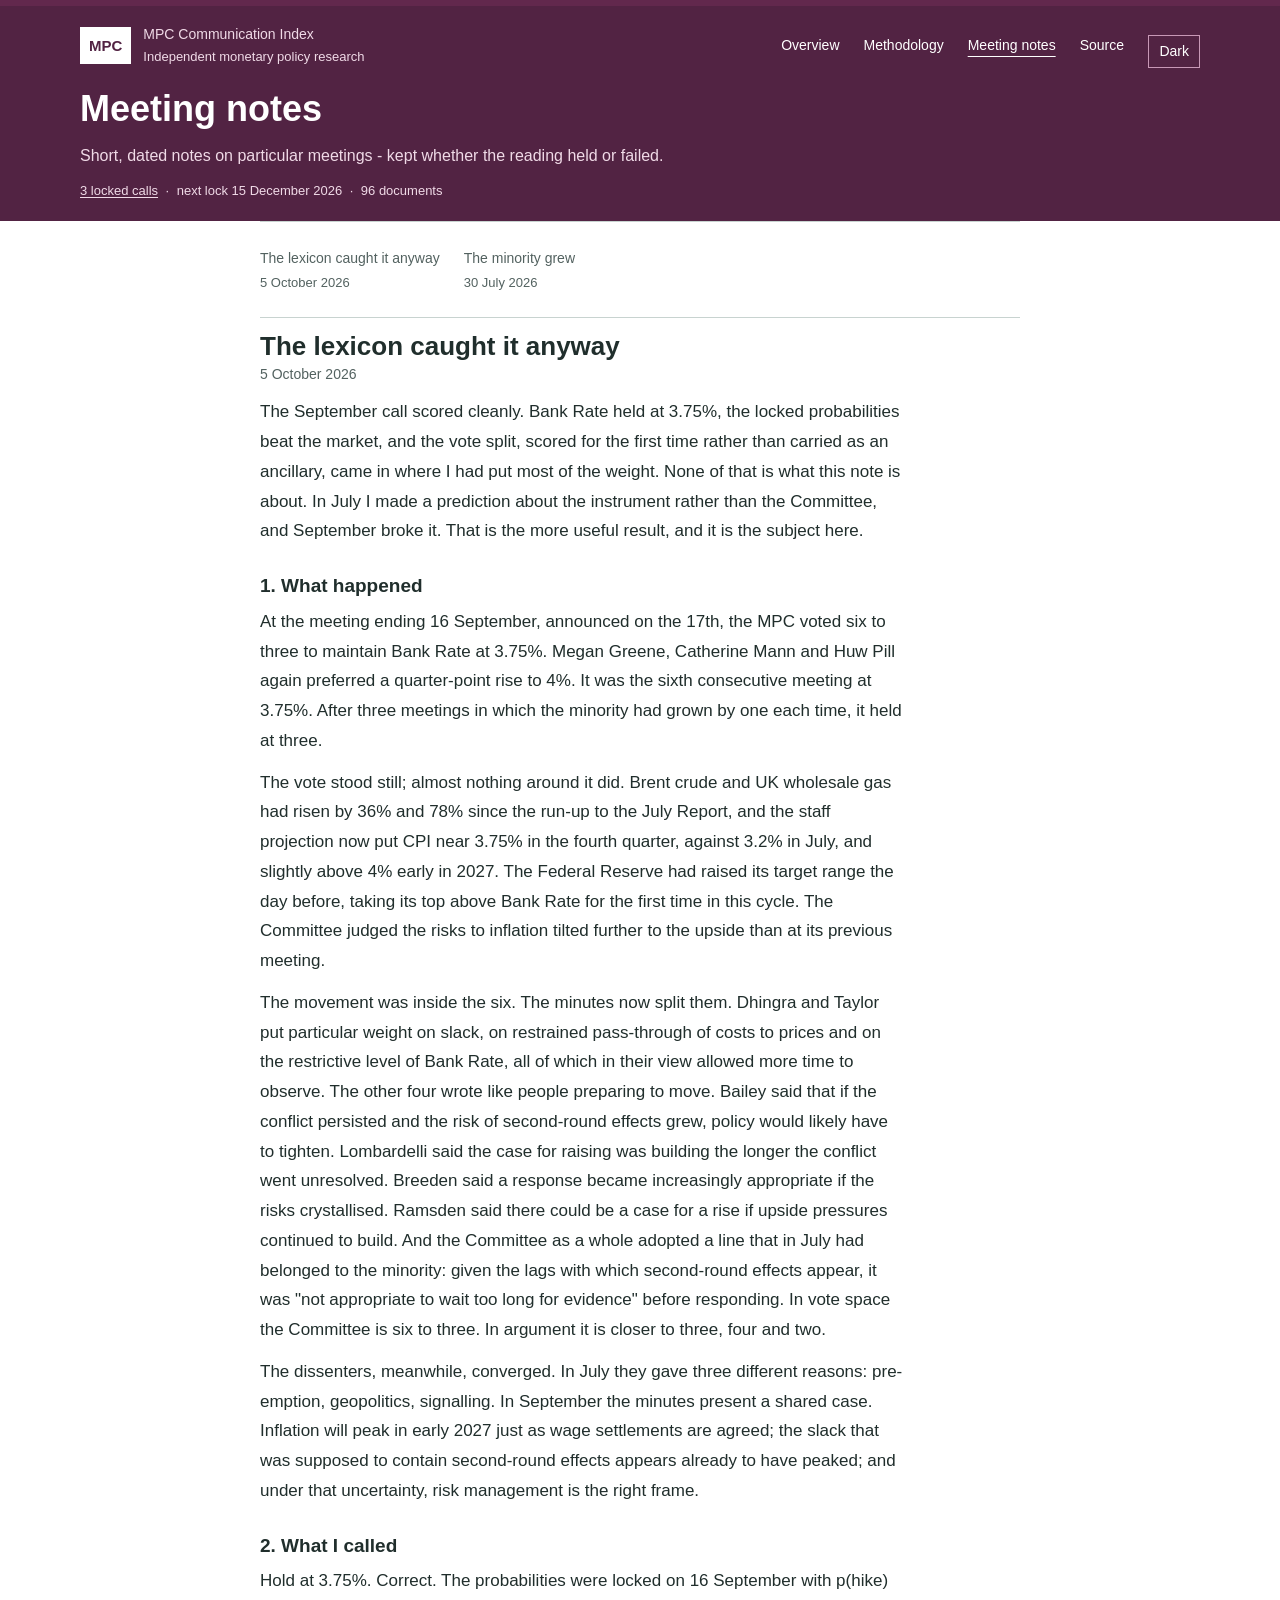
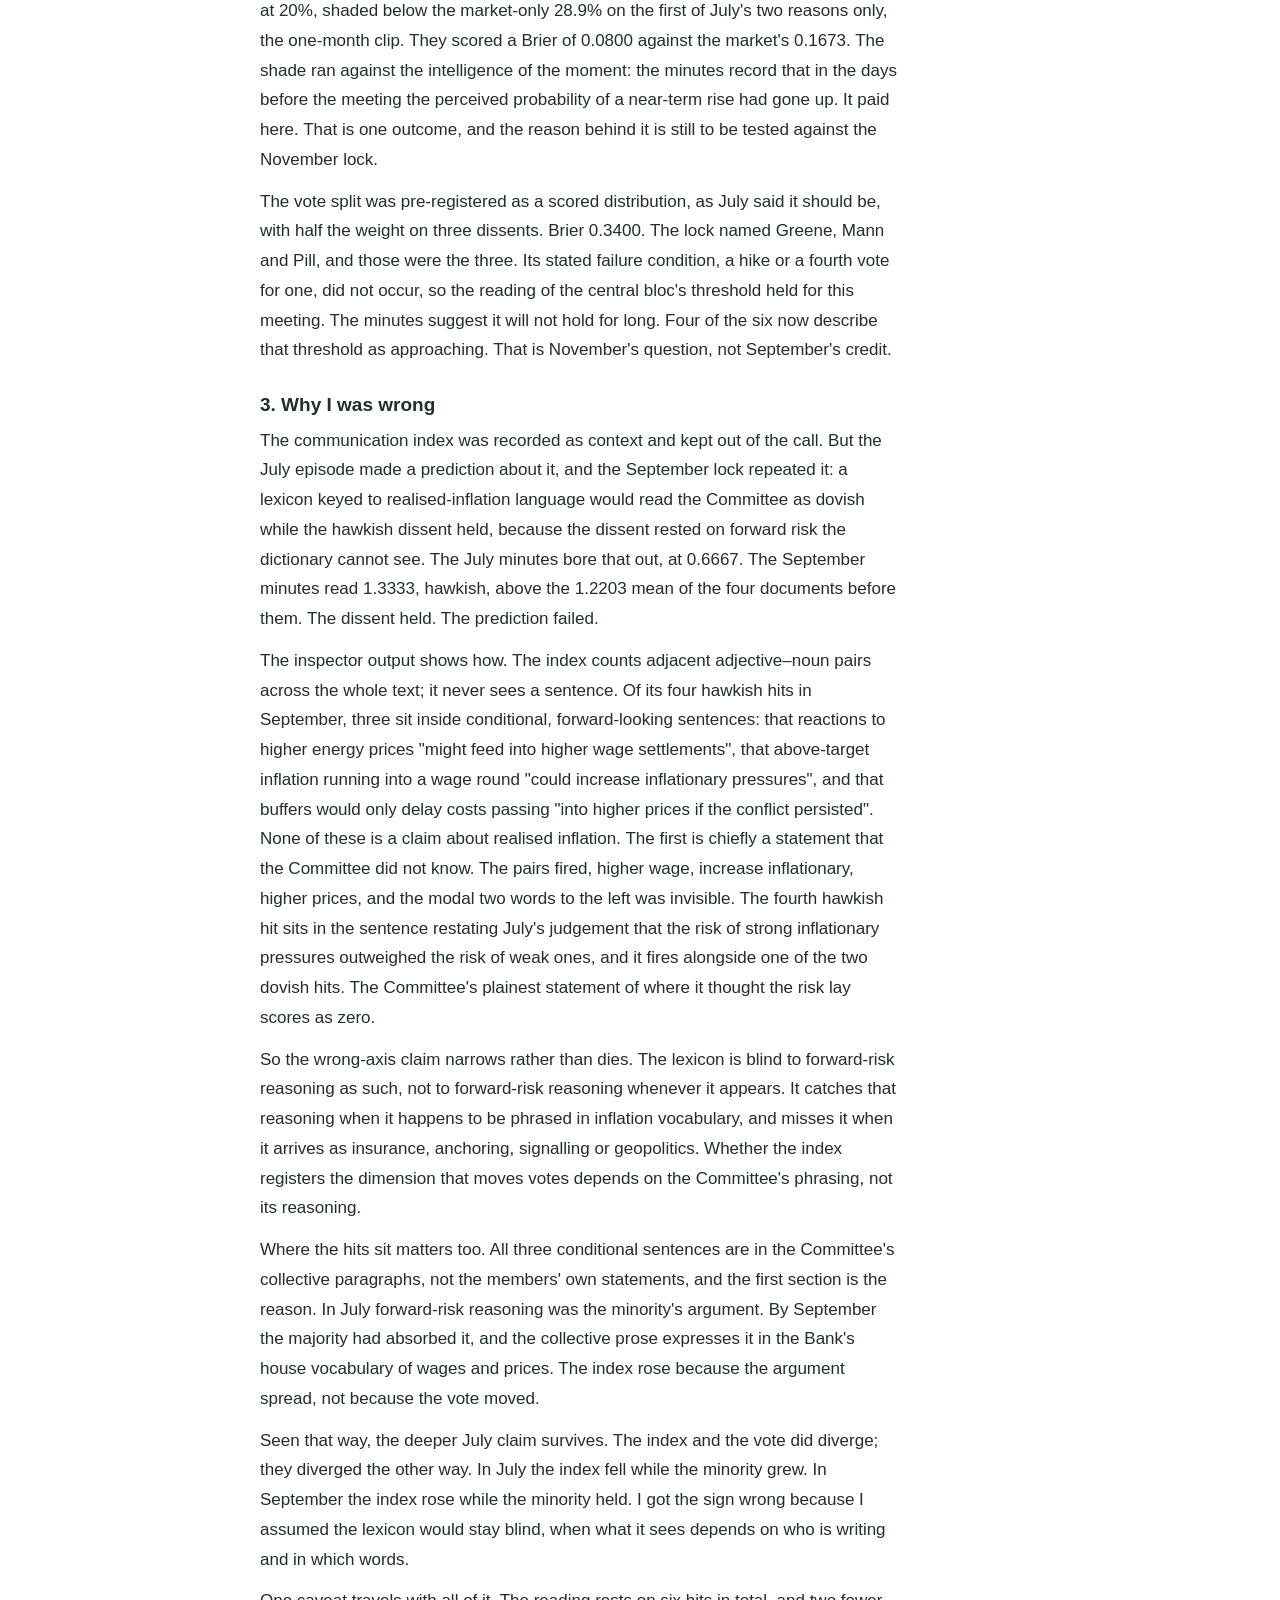
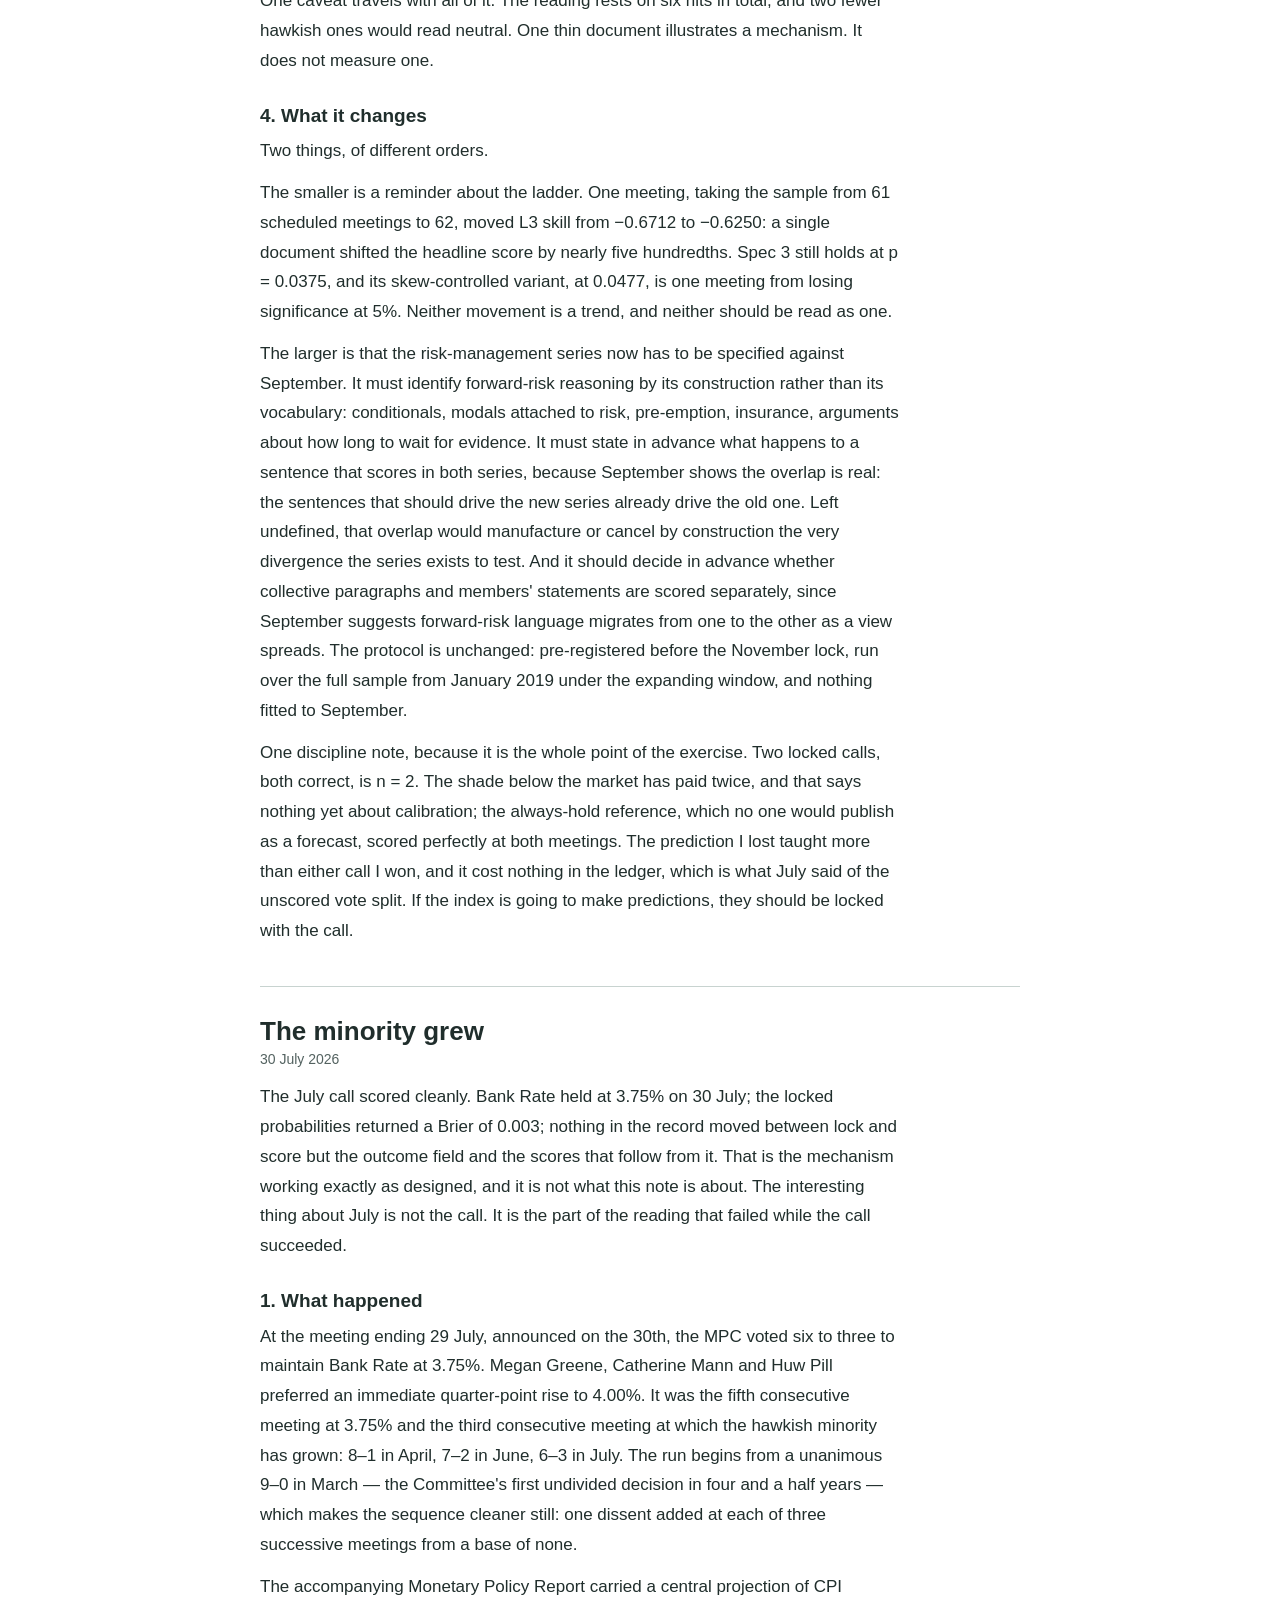
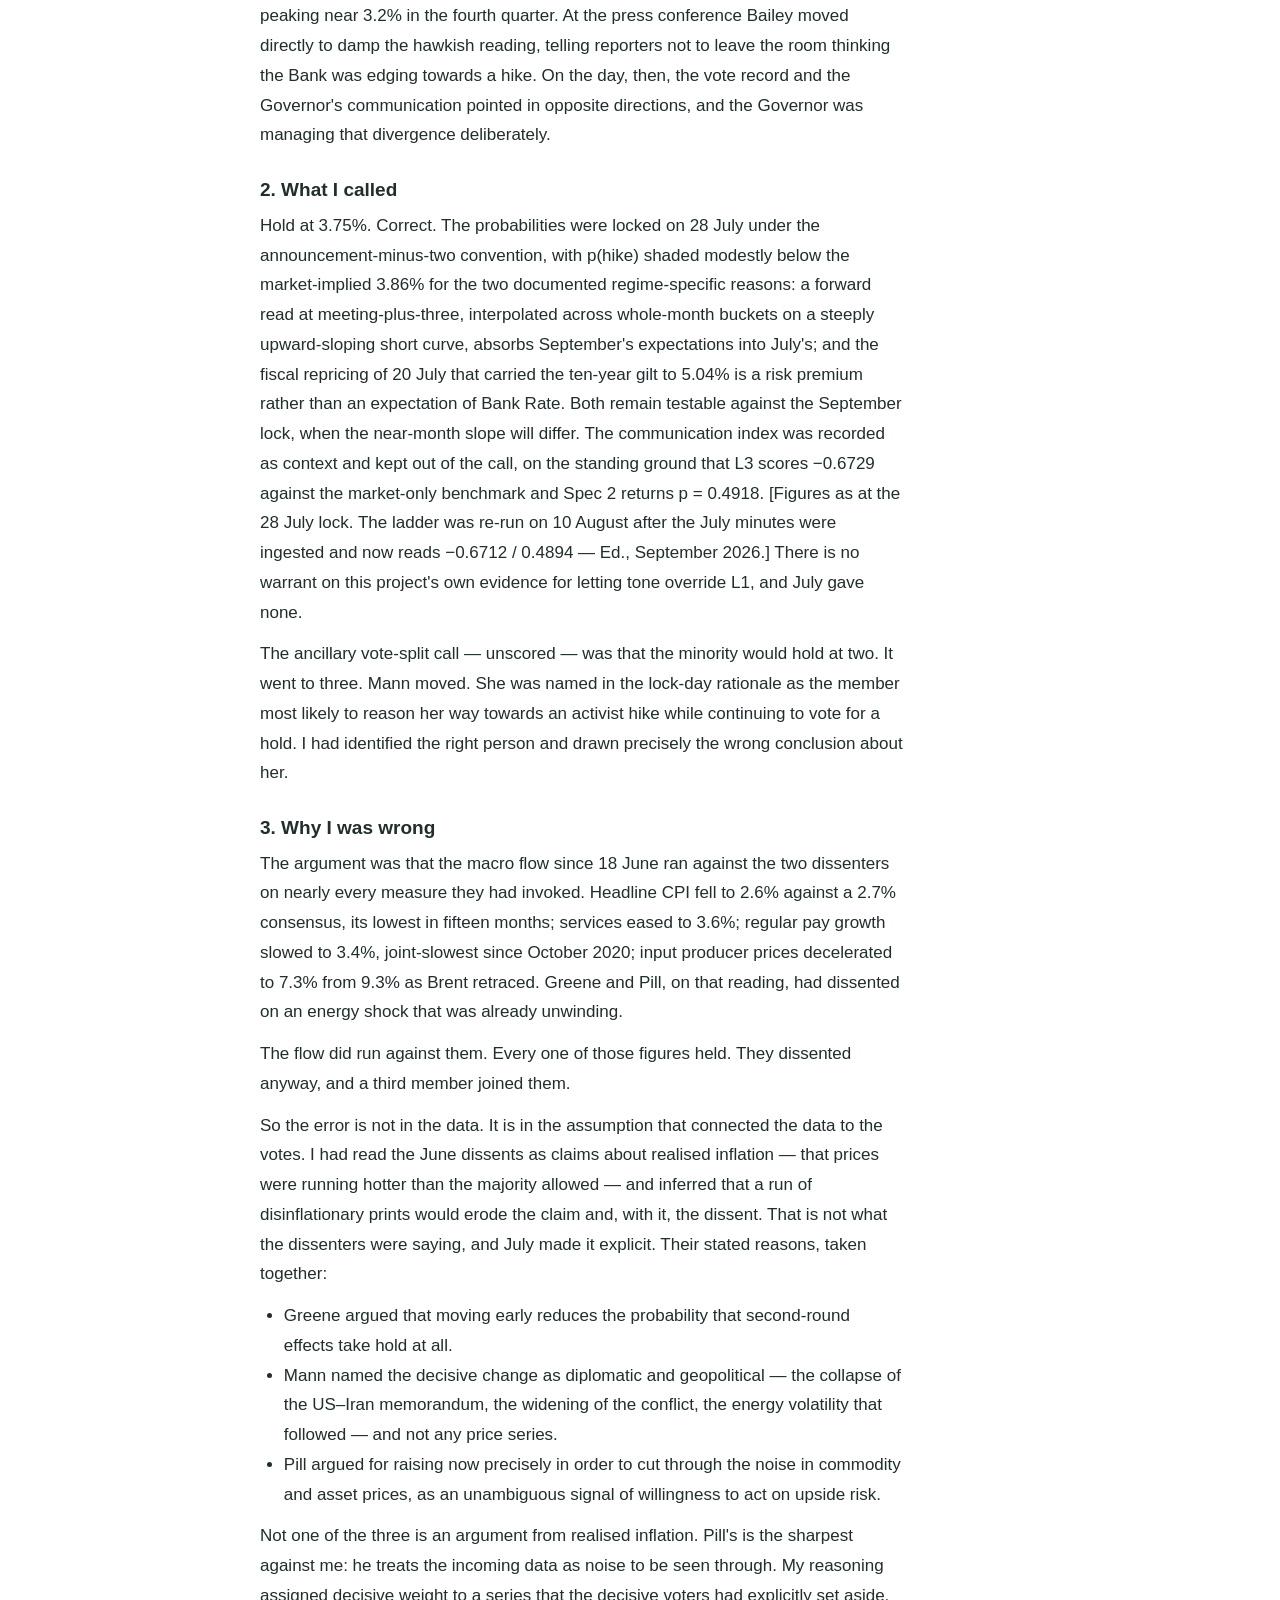
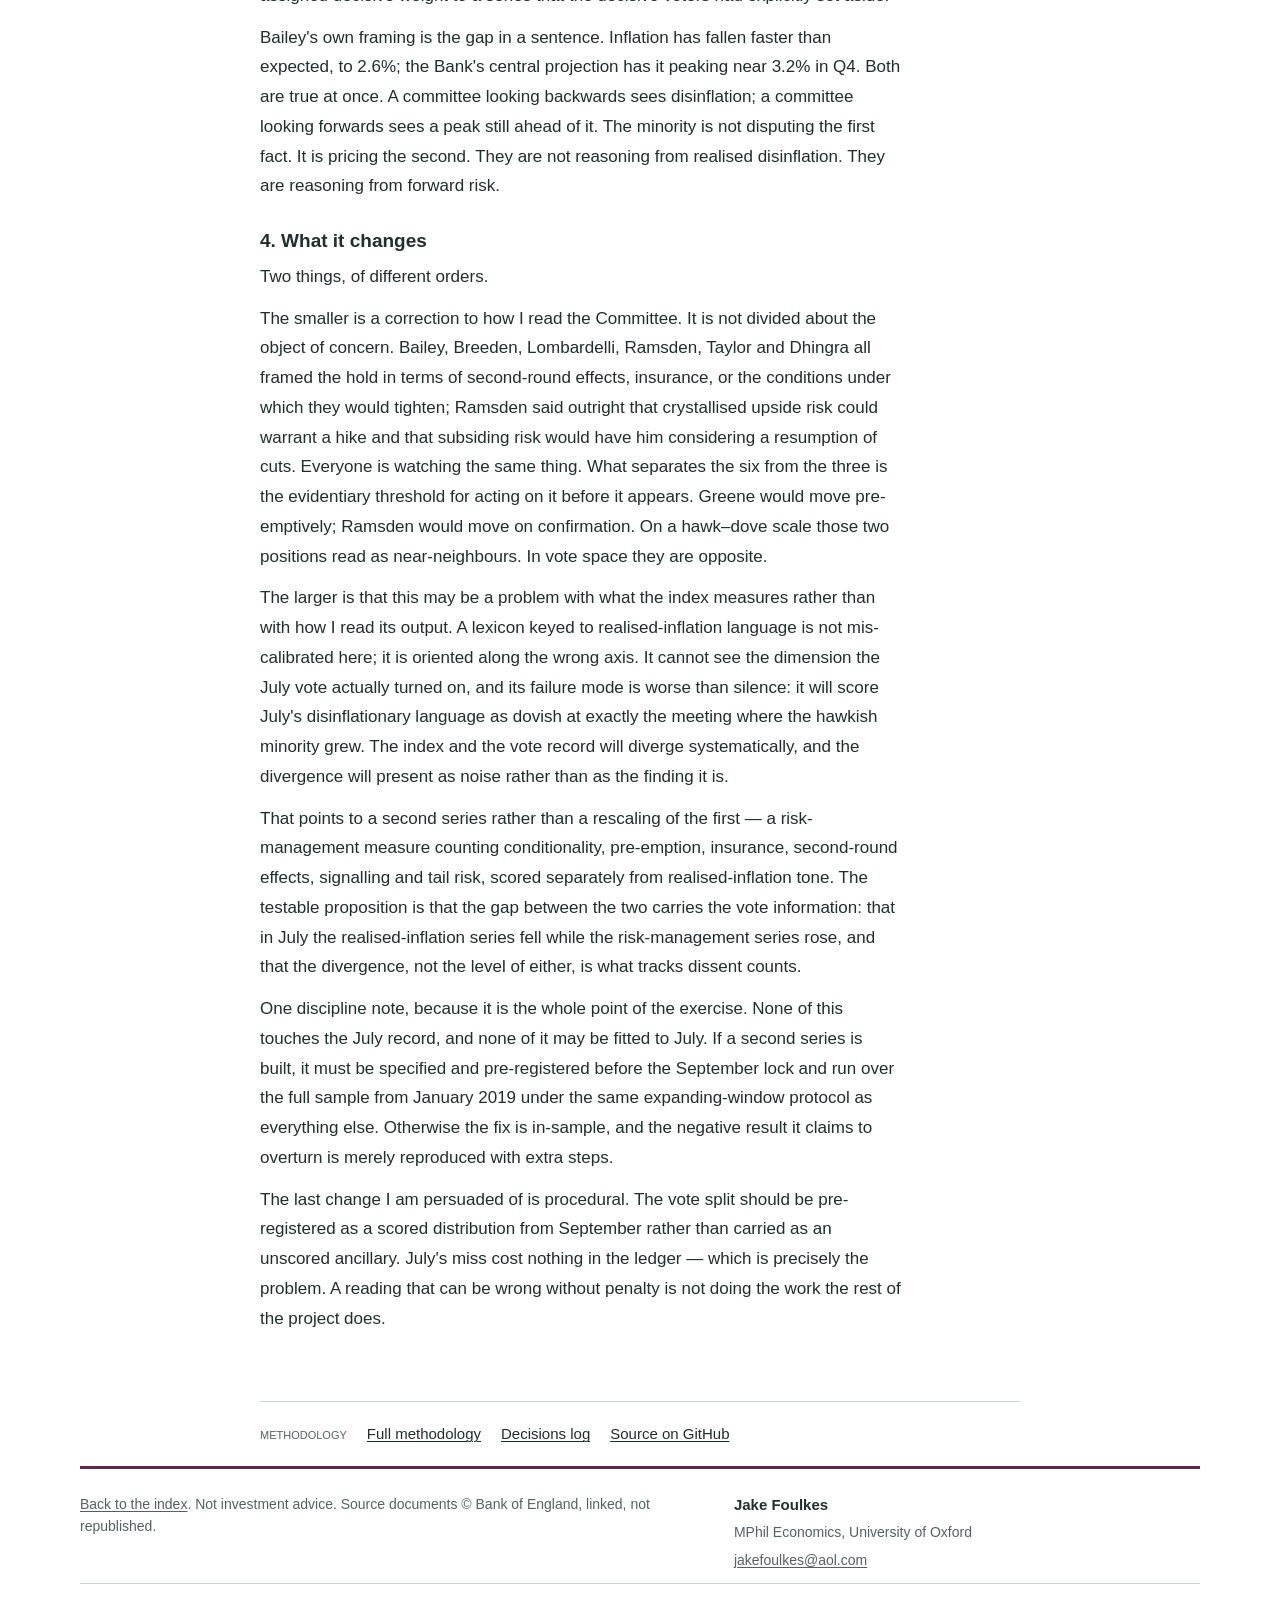
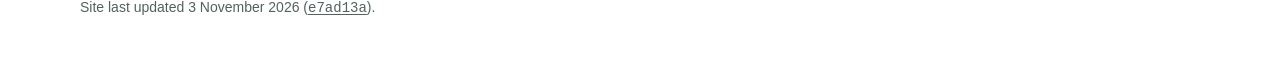
==== commit b3f5516d: "Lock call for 5 November 2026" ====
--- a/episodes.html
+++ b/episodes.html
@@ -48,7 +48,7 @@
     <h1>Meeting notes</h1>
     <p class="lede">Short, dated notes on particular meetings - kept whether the reading held or failed.</p>
     <!-- Status line: the same generated regions as index.html's masthead. -->
-    <p class="status-line" id="status-line"><!-- fallback:status --><a href="index.html#call-card">2 locked calls</a> <span class="sep" aria-hidden="true">&middot;</span> next lock 3 November 2026 <span class="sep" aria-hidden="true">&middot;</span> 96 documents<!-- /fallback:status --> <span class="sep" aria-hidden="true">&middot;</span> <span id="build-stamp"><!-- fallback:buildstamp -->site built 3 November 2026 (<a href="https://github.com/jakefoulkes1/mpc-communication-index/commit/e7ad13a90dc1210fb8cee627e60ef8dac48ccf97"><code>e7ad13a</code></a>)<!-- /fallback:buildstamp --></span></p>
+    <p class="status-line" id="status-line"><!-- fallback:status --><a href="index.html#call-card">3 locked calls</a> <span class="sep" aria-hidden="true">&middot;</span> next lock 15 December 2026 <span class="sep" aria-hidden="true">&middot;</span> 96 documents<!-- /fallback:status --> <span class="sep" aria-hidden="true">&middot;</span> <span id="build-stamp"><!-- fallback:buildstamp -->site built 3 November 2026 (<a href="https://github.com/jakefoulkes1/mpc-communication-index/commit/e7ad13a90dc1210fb8cee627e60ef8dac48ccf97"><code>e7ad13a</code></a>)<!-- /fallback:buildstamp --></span></p>
   </header>
 
   <!-- In-page contents, one entry per note, generated from
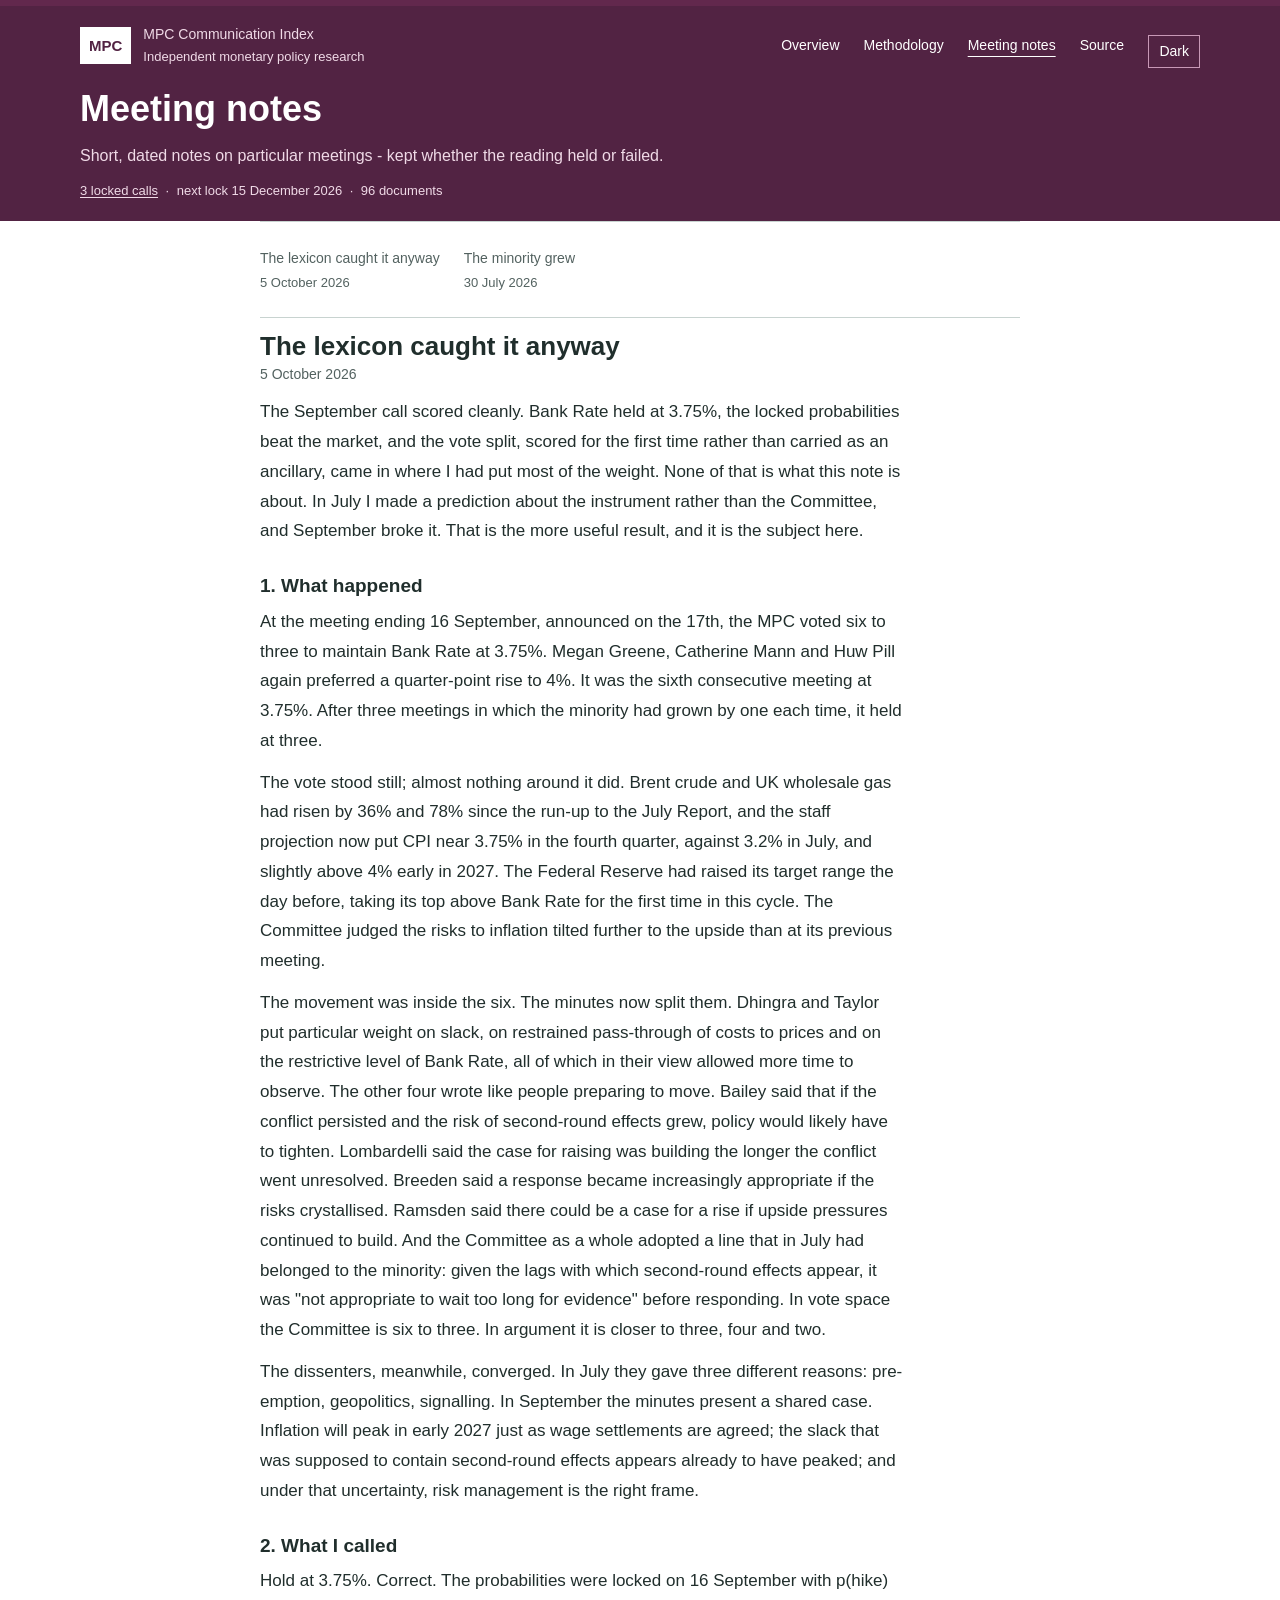
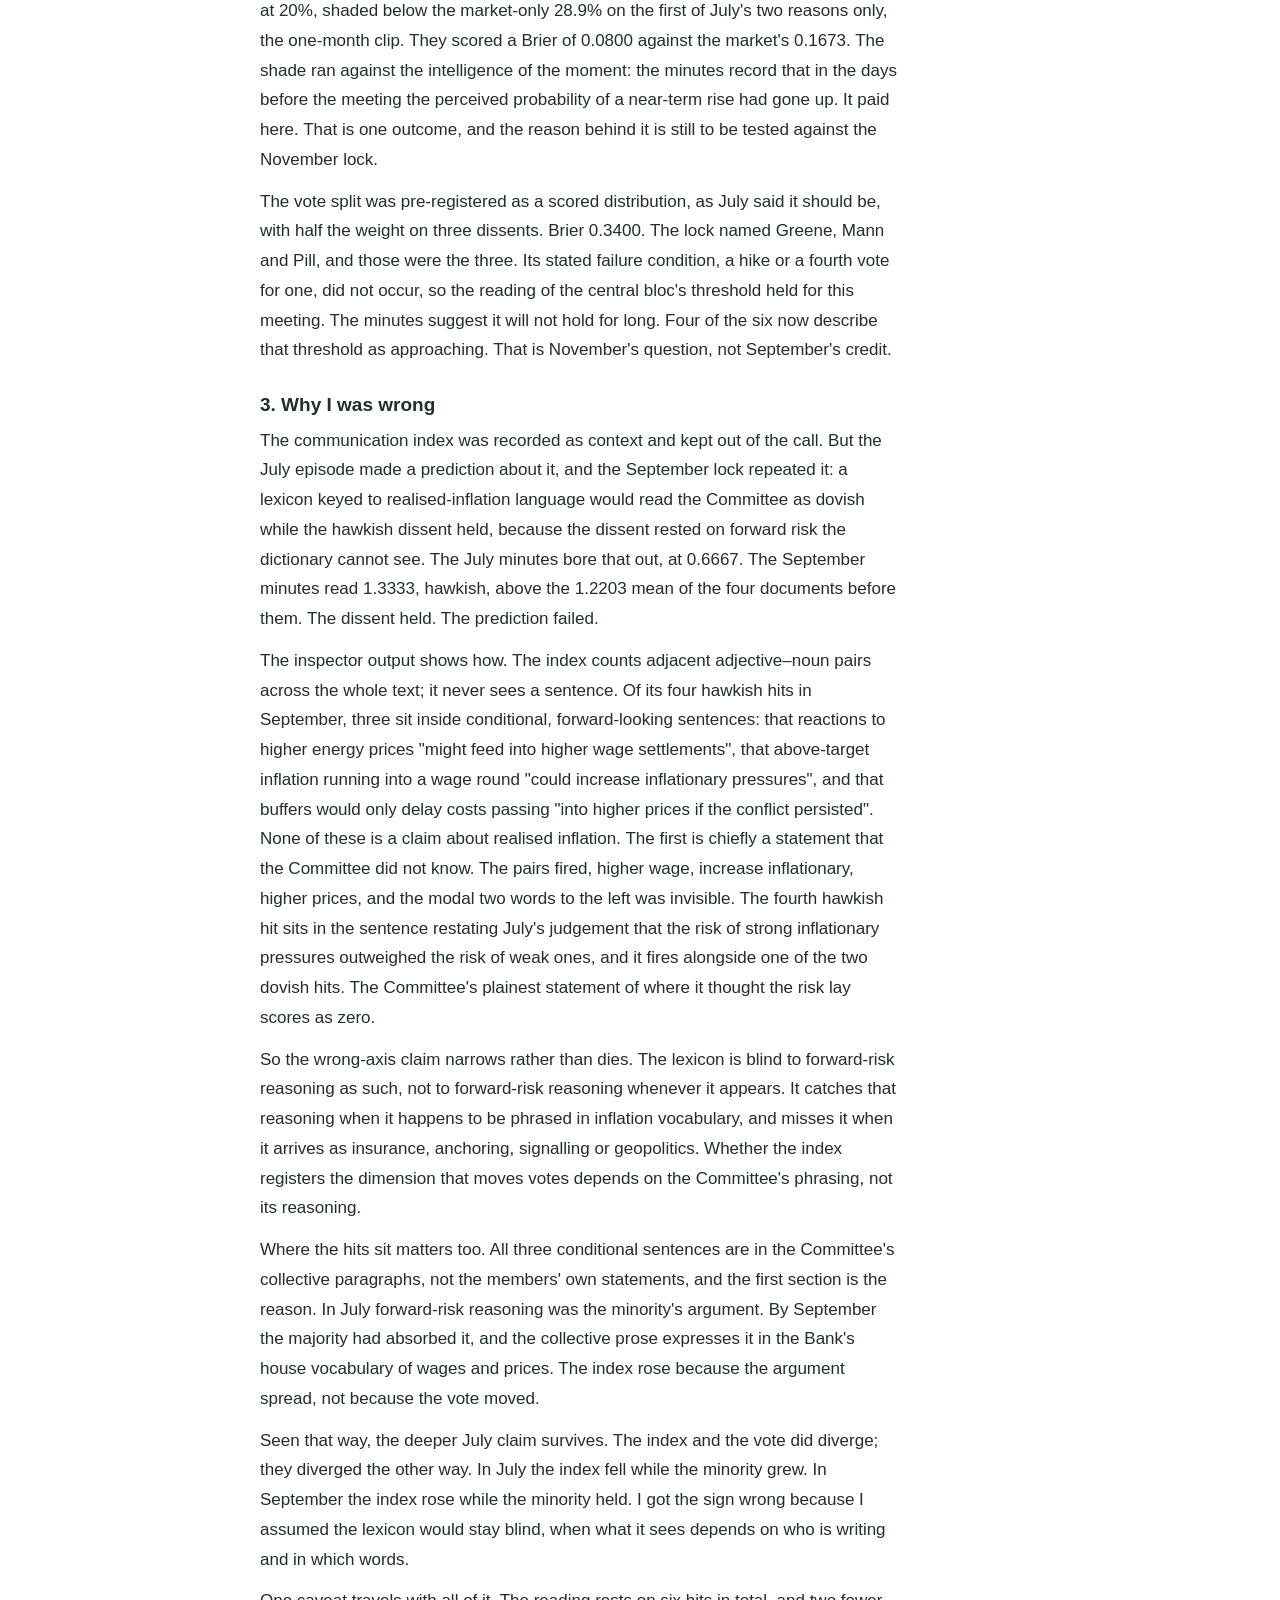
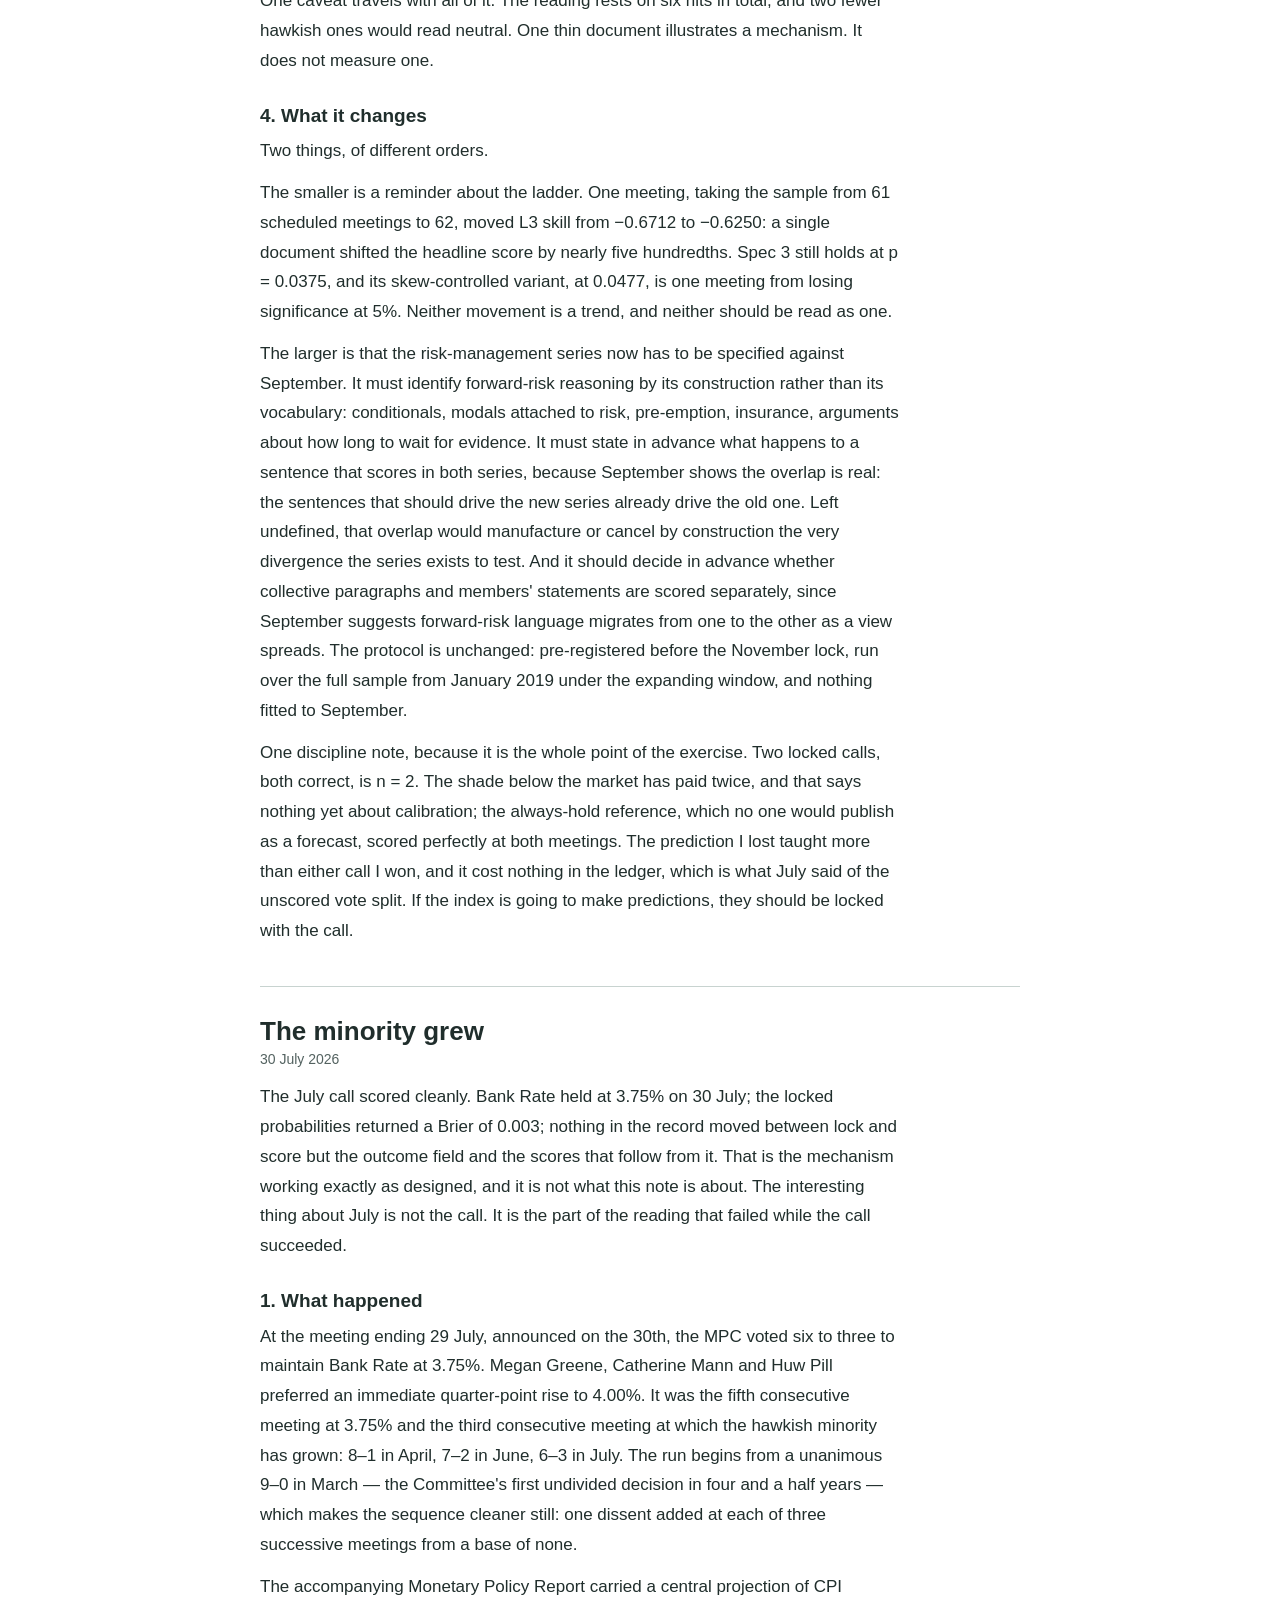
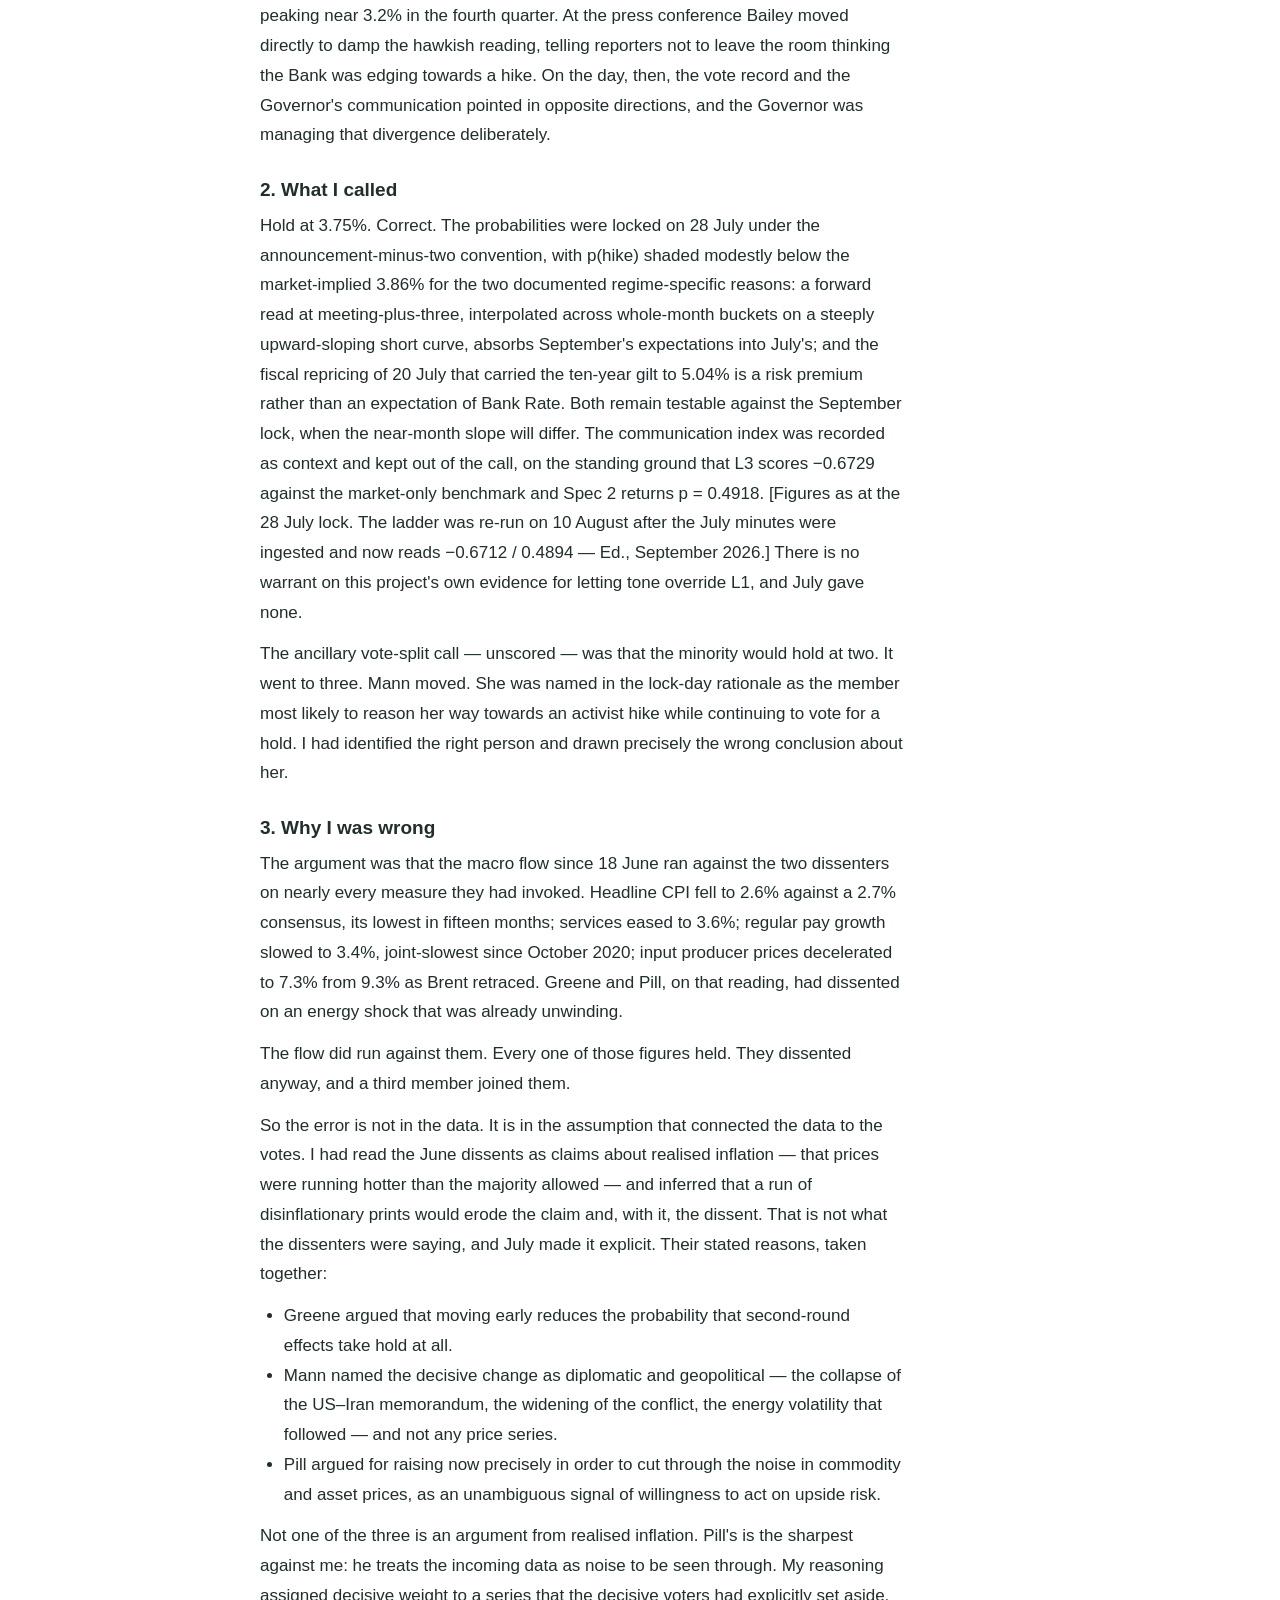
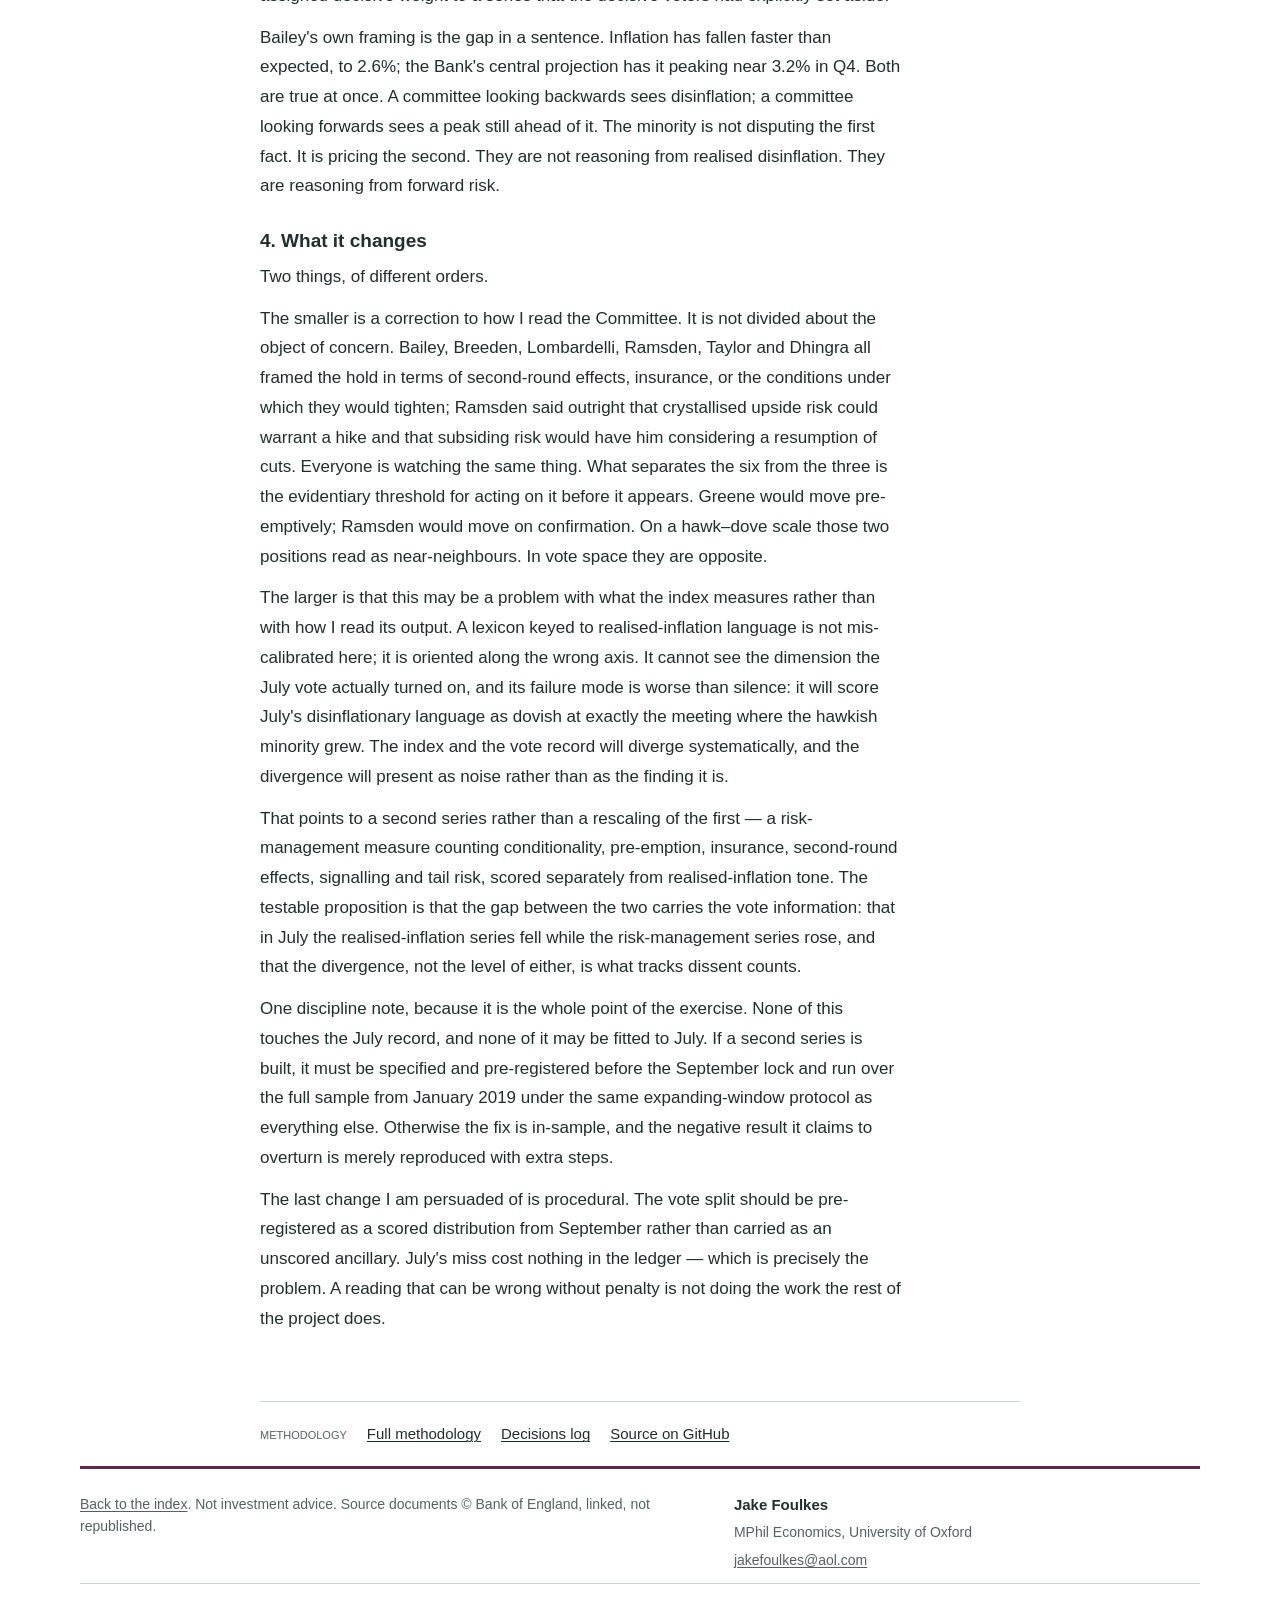
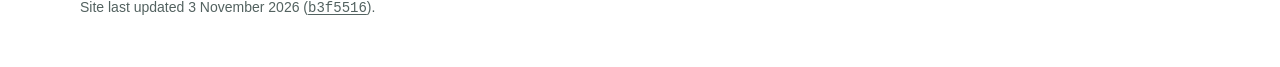
==== commit 1c4abf29: "Last-updated stamp for the November lock" ====
--- a/episodes.html
+++ b/episodes.html
@@ -48,7 +48,7 @@
     <h1>Meeting notes</h1>
     <p class="lede">Short, dated notes on particular meetings - kept whether the reading held or failed.</p>
     <!-- Status line: the same generated regions as index.html's masthead. -->
-    <p class="status-line" id="status-line"><!-- fallback:status --><a href="index.html#call-card">3 locked calls</a> <span class="sep" aria-hidden="true">&middot;</span> next lock 15 December 2026 <span class="sep" aria-hidden="true">&middot;</span> 96 documents<!-- /fallback:status --> <span class="sep" aria-hidden="true">&middot;</span> <span id="build-stamp"><!-- fallback:buildstamp -->site built 3 November 2026 (<a href="https://github.com/jakefoulkes1/mpc-communication-index/commit/e7ad13a90dc1210fb8cee627e60ef8dac48ccf97"><code>e7ad13a</code></a>)<!-- /fallback:buildstamp --></span></p>
+    <p class="status-line" id="status-line"><!-- fallback:status --><a href="index.html#call-card">3 locked calls</a> <span class="sep" aria-hidden="true">&middot;</span> next lock 15 December 2026 <span class="sep" aria-hidden="true">&middot;</span> 96 documents<!-- /fallback:status --> <span class="sep" aria-hidden="true">&middot;</span> <span id="build-stamp"><!-- fallback:buildstamp -->site built 3 November 2026 (<a href="https://github.com/jakefoulkes1/mpc-communication-index/commit/b3f5516d837ab14dfe742941aa861adbdc7bbb76"><code>b3f5516</code></a>)<!-- /fallback:buildstamp --></span></p>
   </header>
 
   <!-- In-page contents, one entry per note, generated from
@@ -92,7 +92,7 @@
          stamp is static; pipeline/tests/test_static_fallback.py fails if it
          ever drifts from data/build_info.json. -->
     <p>Site last updated 3 November 2026 (<a
-      href="https://github.com/jakefoulkes1/mpc-communication-index/commit/e7ad13a90dc1210fb8cee627e60ef8dac48ccf97"><code>e7ad13a</code></a>).</p>
+      href="https://github.com/jakefoulkes1/mpc-communication-index/commit/b3f5516d837ab14dfe742941aa861adbdc7bbb76"><code>b3f5516</code></a>).</p>
     <!-- /fallback:buildinfo -->
   </footer>
 </div>
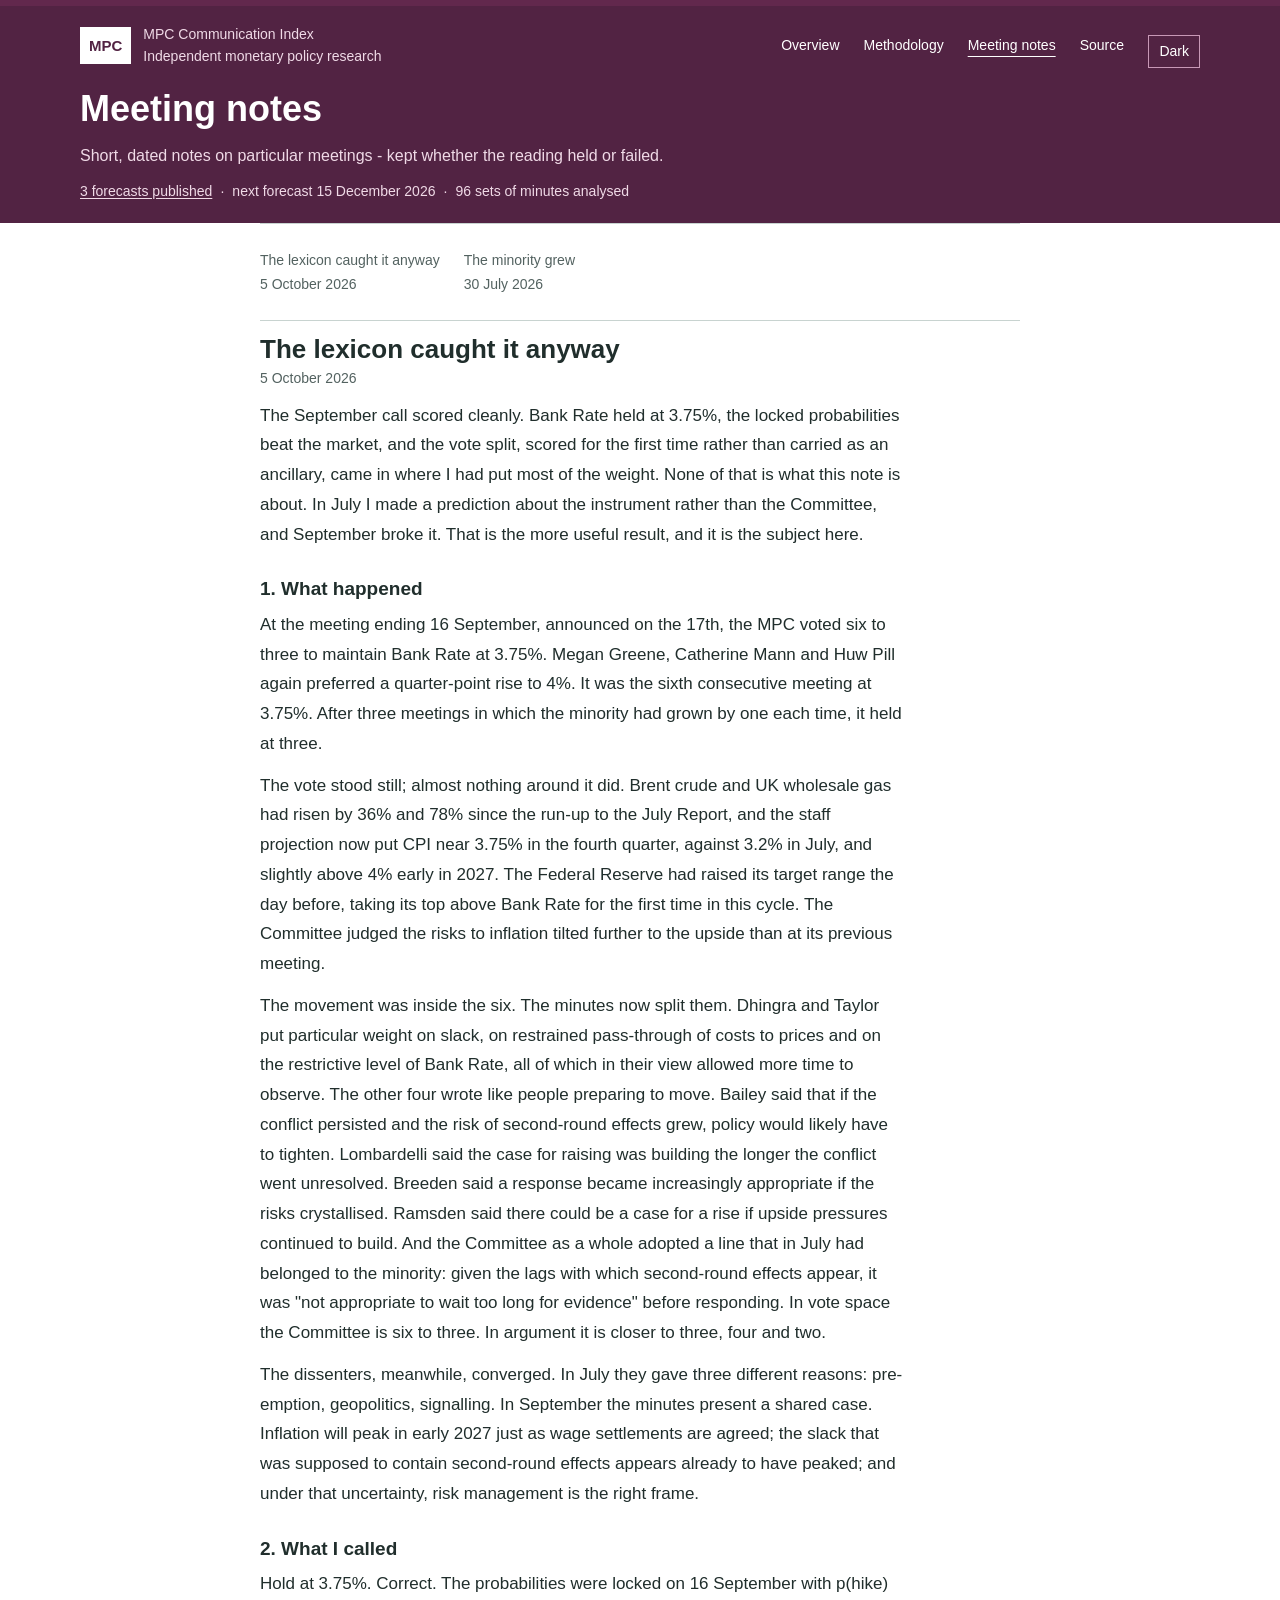
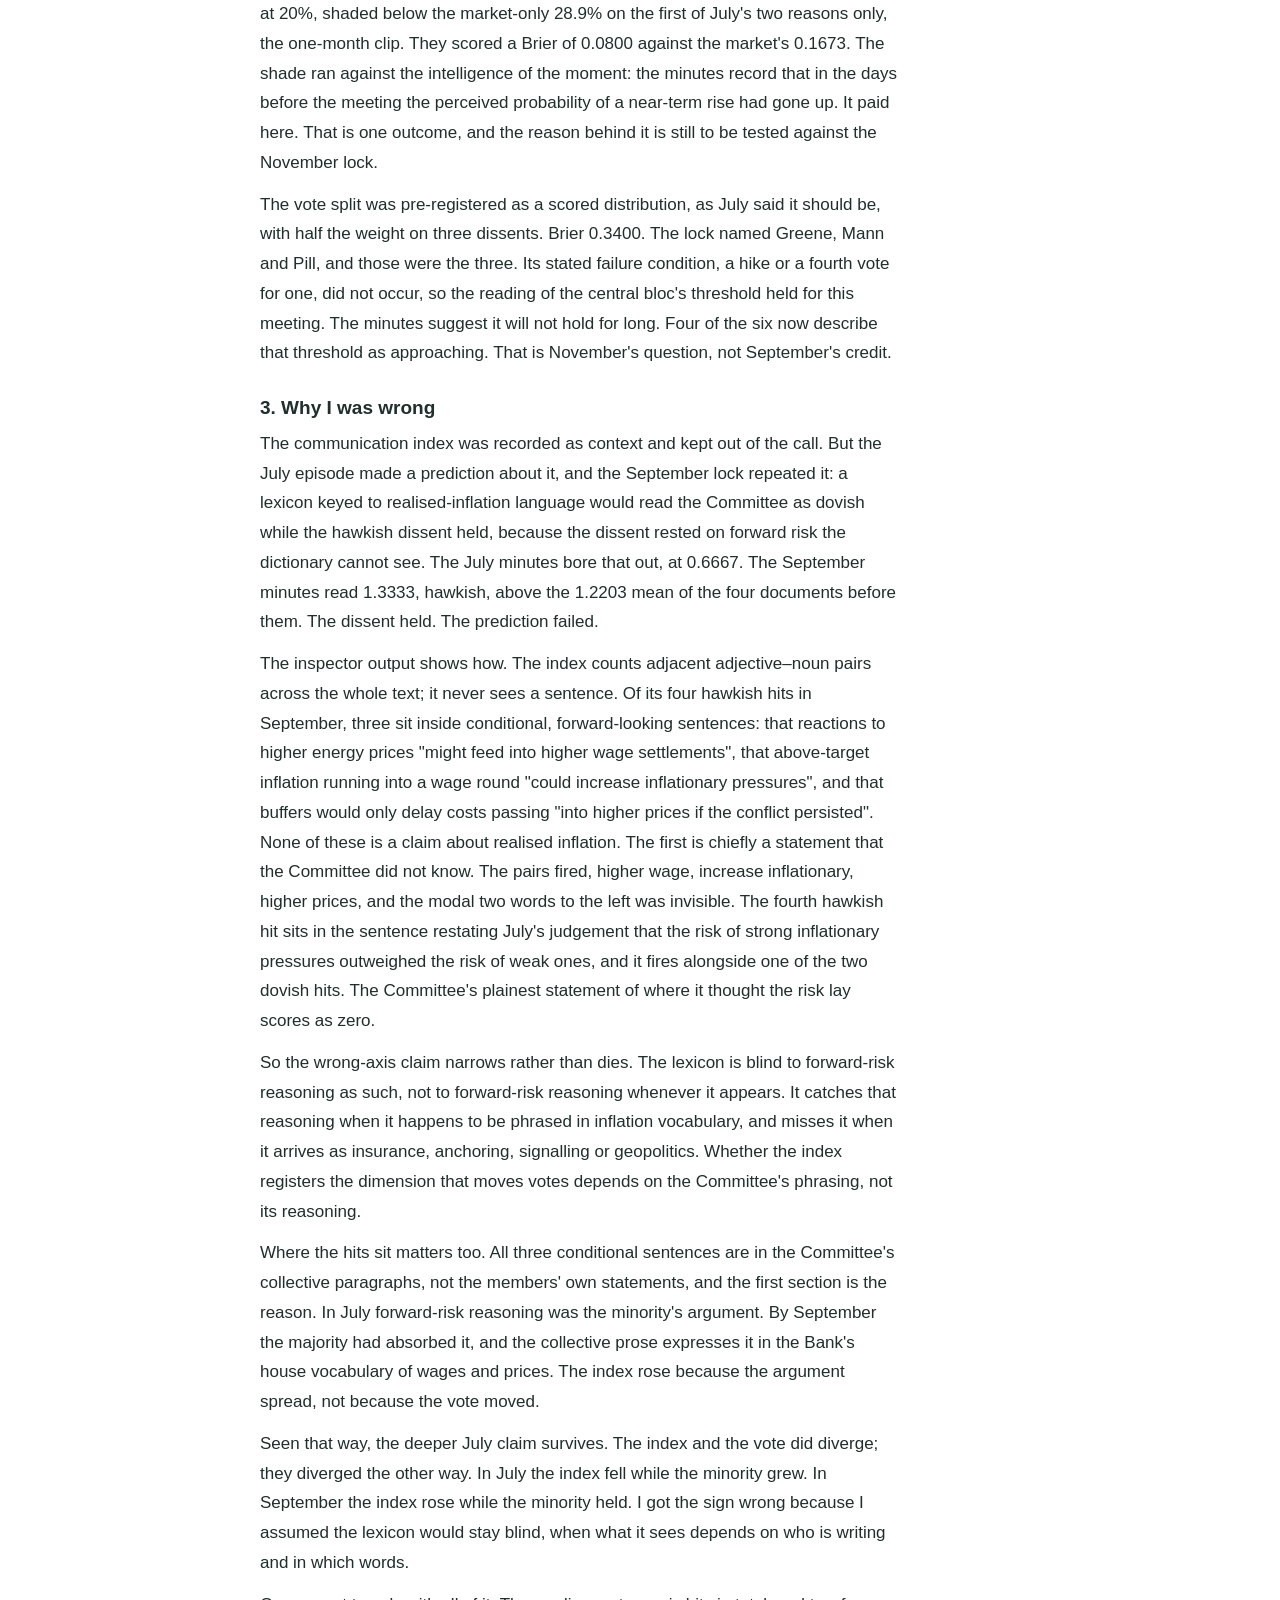
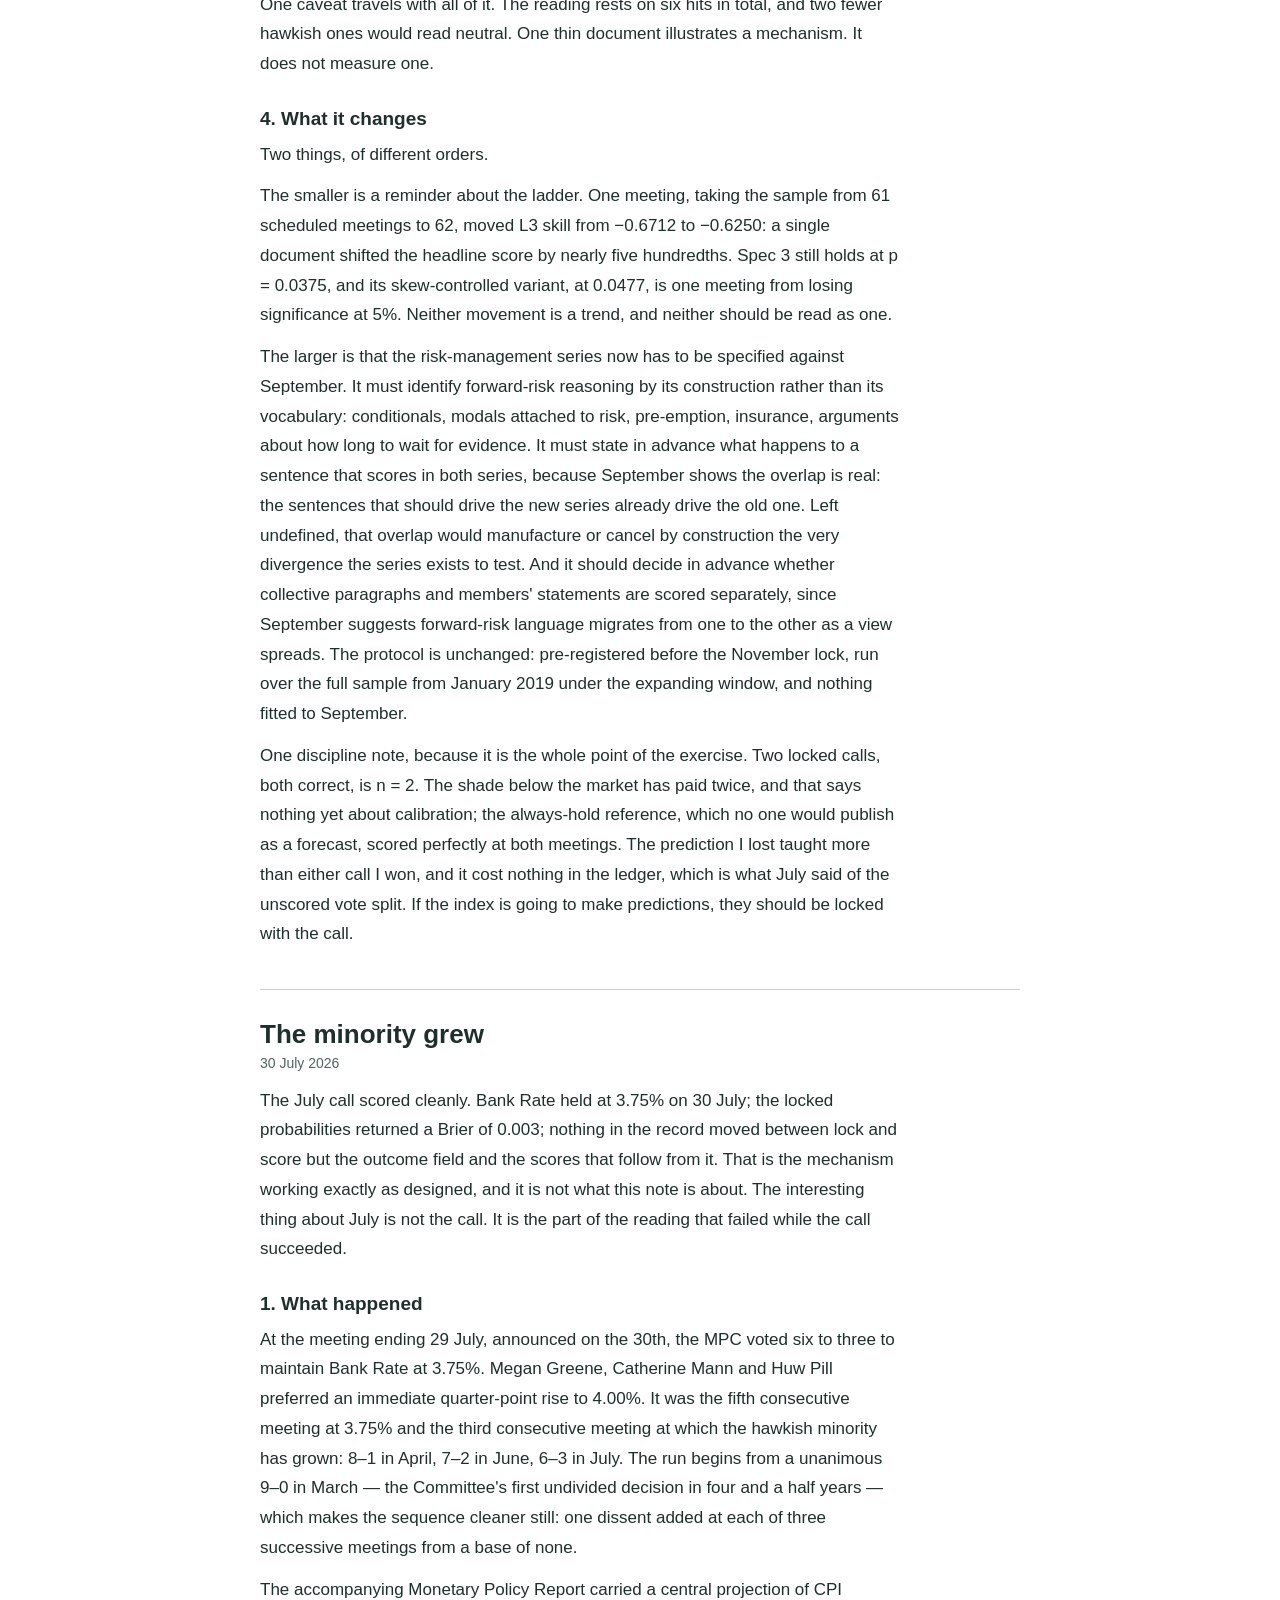
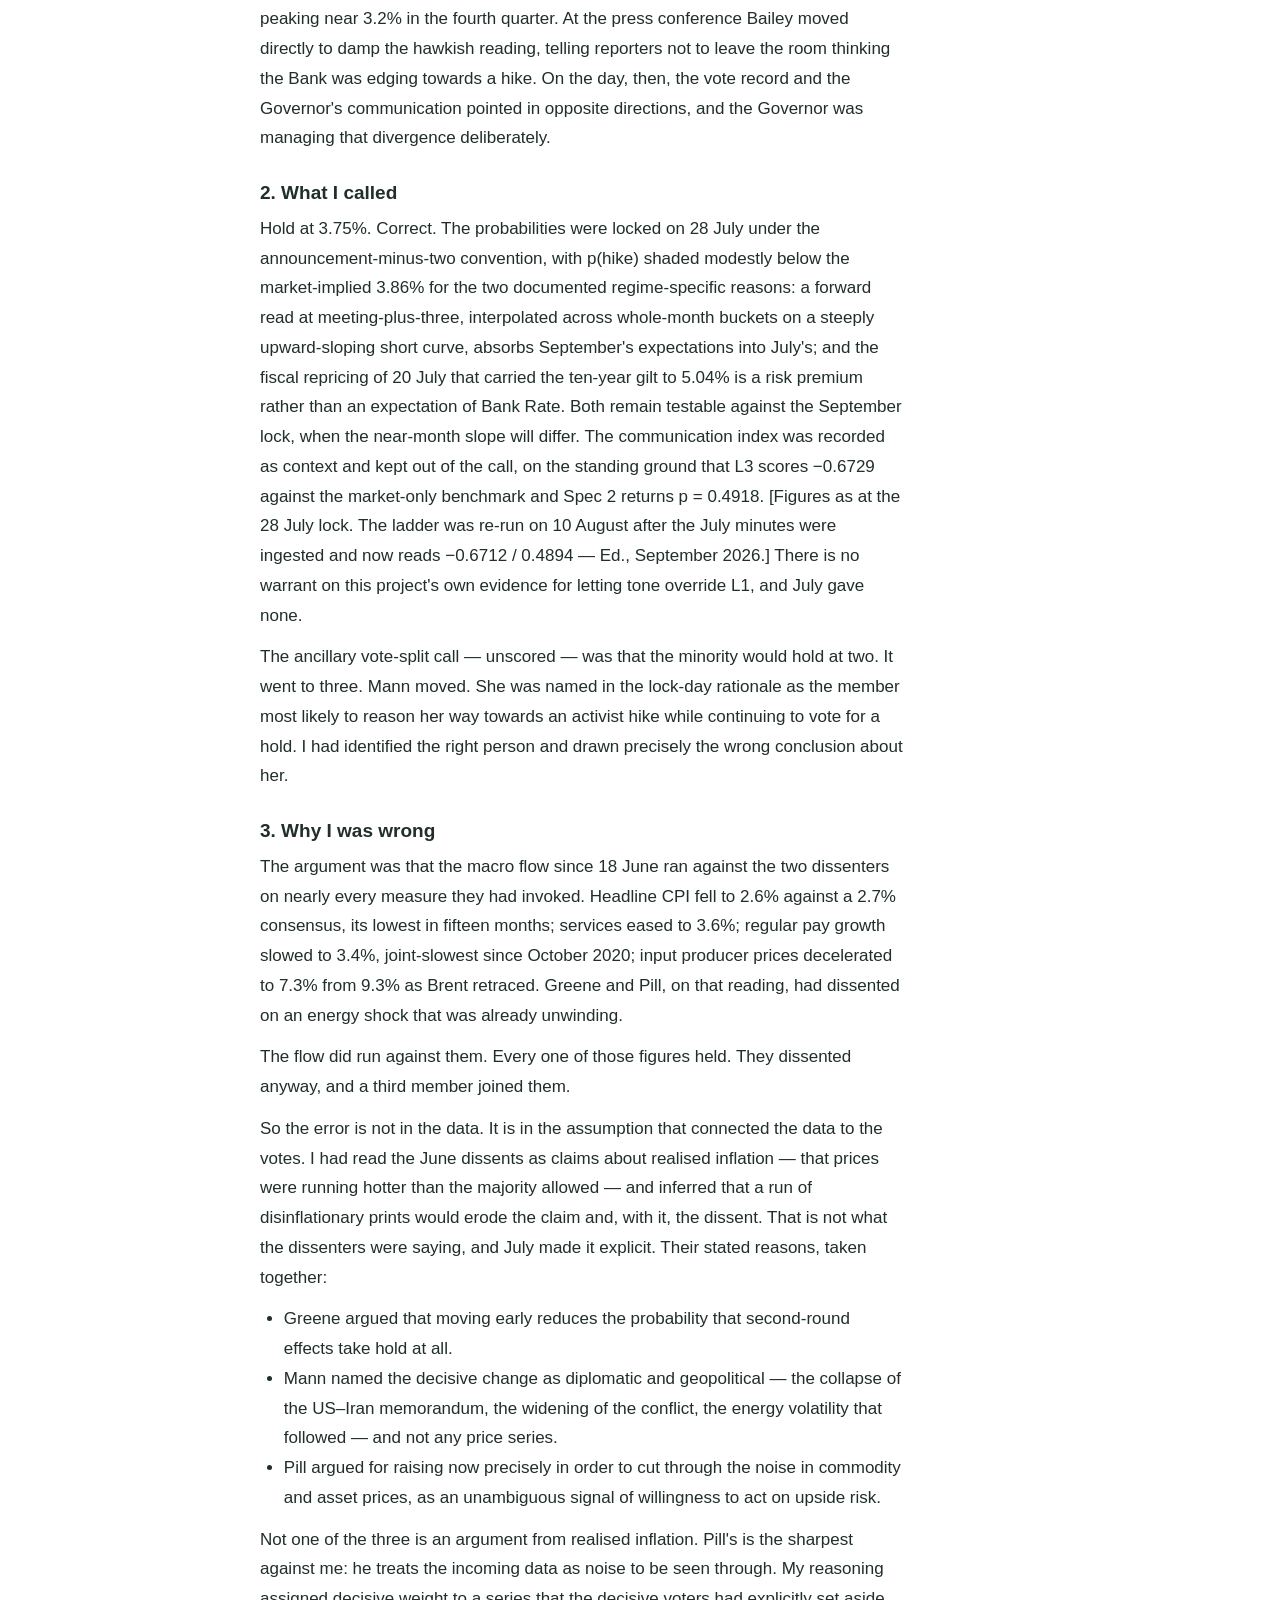
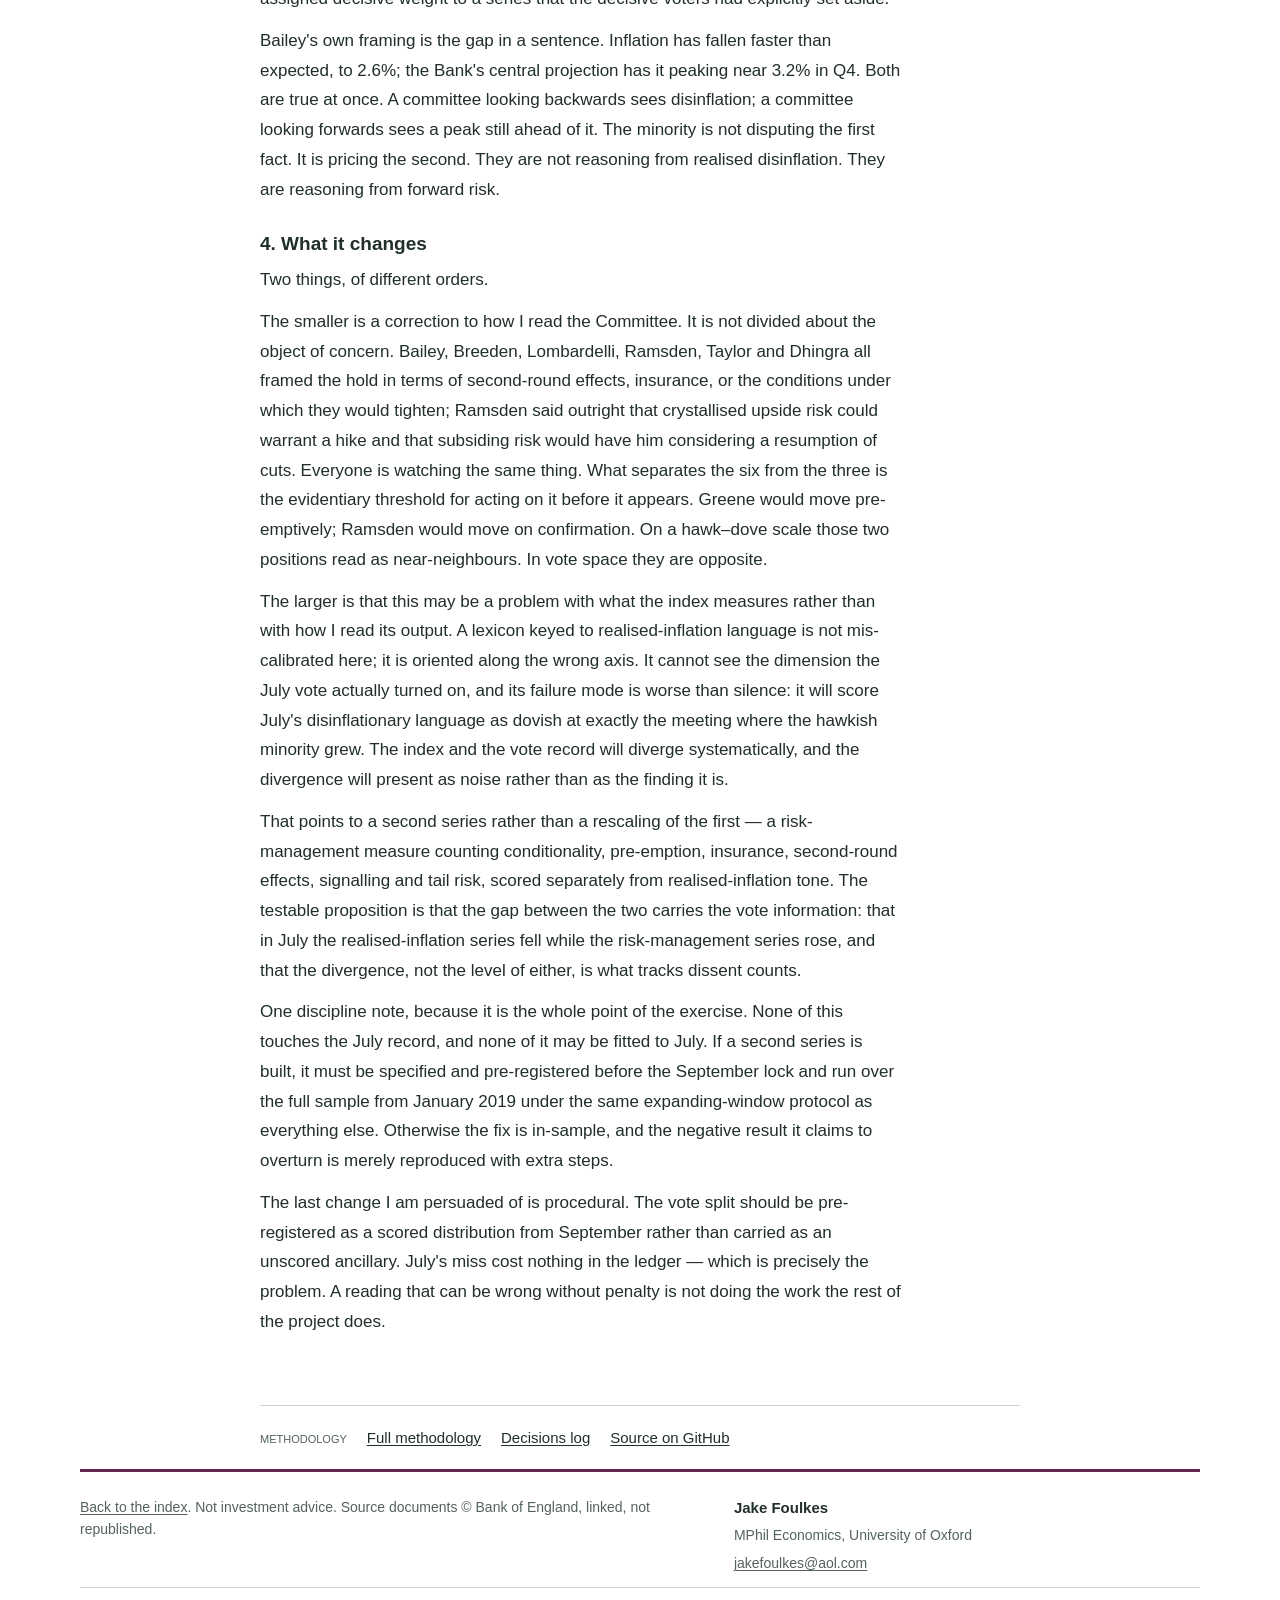
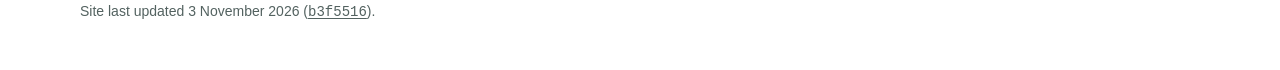
==== commit e5244a83: "Lead the homepage with the current view; plain labels; accessibility fixes - Reading order: about, c" ====
--- a/episodes.html
+++ b/episodes.html
@@ -10,10 +10,7 @@
 <!-- /fallback:metaauthor -->
 <meta name="theme-color" media="(prefers-color-scheme: light)" content="#fcfbf9">
 <meta name="theme-color" media="(prefers-color-scheme: dark)" content="#151412">
-<!-- Applies a remembered theme before first paint and marks scripting as
-     available; everything else is in site/theme.js. Like methodology.html,
-     this page fetches nothing: every note is generated into the markup by
-     pipeline/build_fallbacks.py from data/annotations.json. -->
+
 <script>(function(){var r=document.documentElement;r.classList.add('js');try{var t=localStorage.getItem('mpc-index-theme');if(t)r.setAttribute('data-theme',t);}catch(e){}})();</script>
 <link rel="preload" href="site/fonts/SourceSerif4-Regular.woff2" as="font" type="font/woff2" crossorigin>
 <link rel="preload" href="site/fonts/SourceSerif4Display-Regular.woff2" as="font" type="font/woff2" crossorigin>
@@ -25,7 +22,7 @@
 <meta property="og:url" content="https://jakefoulkes1.github.io/mpc-communication-index/episodes.html">
 <meta property="og:title" content="Episodes — MPC Communication Index">
 <meta property="og:description" content="Short, dated notes on particular MPC meetings — what was called, what happened, and where the reading was wrong.">
-<!-- Same share card as the index page: built by pipeline/build_og_image.py. -->
+
 <meta property="og:image" content="https://jakefoulkes1.github.io/mpc-communication-index/og-image.png">
 <meta property="og:image:type" content="image/png">
 <meta property="og:image:width" content="1200">
@@ -47,13 +44,10 @@
     <button type="button" class="theme-toggle" id="theme-toggle" aria-pressed="false">Dark</button>
     <h1>Meeting notes</h1>
     <p class="lede">Short, dated notes on particular meetings - kept whether the reading held or failed.</p>
-    <!-- Status line: the same generated regions as index.html's masthead. -->
-    <p class="status-line" id="status-line"><!-- fallback:status --><a href="index.html#call-card">3 locked calls</a> <span class="sep" aria-hidden="true">&middot;</span> next lock 15 December 2026 <span class="sep" aria-hidden="true">&middot;</span> 96 documents<!-- /fallback:status --> <span class="sep" aria-hidden="true">&middot;</span> <span id="build-stamp"><!-- fallback:buildstamp -->site built 3 November 2026 (<a href="https://github.com/jakefoulkes1/mpc-communication-index/commit/b3f5516d837ab14dfe742941aa861adbdc7bbb76"><code>b3f5516</code></a>)<!-- /fallback:buildstamp --></span></p>
+    
+    <p class="status-line" id="status-line"><!-- fallback:status --><a href="index.html#call-card">3 forecasts published</a> <span class="sep" aria-hidden="true">&middot;</span> next forecast 15 December 2026 <span class="sep" aria-hidden="true">&middot;</span> 96 sets of minutes analysed<!-- /fallback:status --> <span class="sep" aria-hidden="true">&middot;</span> <span id="build-stamp"><!-- fallback:buildstamp -->site built 3 November 2026 (<a href="https://github.com/jakefoulkes1/mpc-communication-index/commit/b3f5516d837ab14dfe742941aa861adbdc7bbb76"><code>b3f5516</code></a>)<!-- /fallback:buildstamp --></span></p>
   </header>
 
-  <!-- In-page contents, one entry per note, generated from
-       data/annotations.json by pipeline/build_fallbacks.py (build_episode_toc).
-       Same pattern as methodology.html's. -->
   <main id="main">
   <nav class="toc" aria-label="Notes">
     <!-- fallback:toc -->
@@ -64,10 +58,6 @@
     <!-- /fallback:toc -->
   </nav>
 
-  <!-- The notes themselves, whole and verbatim, generated from
-       data/annotations.json by pipeline/build_fallbacks.py. The front page
-       carries their titles and standfirsts and links here; nothing is
-       shortened or rewritten on the way. (DECISIONS.md 2026-09-02.) -->
   <!-- fallback:episodes -->
     <div id="episodes-list">
       <article class="episode" id="episode-2026-10-05"><h2>The lexicon caught it anyway</h2><p class="ep-date">5 October 2026</p><div class="ep-body"><p>The September call scored cleanly. Bank Rate held at 3.75%, the locked probabilities beat the market, and the vote split, scored for the first time rather than carried as an ancillary, came in where I had put most of the weight. None of that is what this note is about. In July I made a prediction about the instrument rather than the Committee, and September broke it. That is the more useful result, and it is the subject here.</p><h3>1. What happened</h3><p>At the meeting ending 16 September, announced on the 17th, the MPC voted six to three to maintain Bank Rate at 3.75%. Megan Greene, Catherine Mann and Huw Pill again preferred a quarter-point rise to 4%. It was the sixth consecutive meeting at 3.75%. After three meetings in which the minority had grown by one each time, it held at three.</p><p>The vote stood still; almost nothing around it did. Brent crude and UK wholesale gas had risen by 36% and 78% since the run-up to the July Report, and the staff projection now put CPI near 3.75% in the fourth quarter, against 3.2% in July, and slightly above 4% early in 2027. The Federal Reserve had raised its target range the day before, taking its top above Bank Rate for the first time in this cycle. The Committee judged the risks to inflation tilted further to the upside than at its previous meeting.</p><p>The movement was inside the six. The minutes now split them. Dhingra and Taylor put particular weight on slack, on restrained pass-through of costs to prices and on the restrictive level of Bank Rate, all of which in their view allowed more time to observe. The other four wrote like people preparing to move. Bailey said that if the conflict persisted and the risk of second-round effects grew, policy would likely have to tighten. Lombardelli said the case for raising was building the longer the conflict went unresolved. Breeden said a response became increasingly appropriate if the risks crystallised. Ramsden said there could be a case for a rise if upside pressures continued to build. And the Committee as a whole adopted a line that in July had belonged to the minority: given the lags with which second-round effects appear, it was "not appropriate to wait too long for evidence" before responding. In vote space the Committee is six to three. In argument it is closer to three, four and two.</p><p>The dissenters, meanwhile, converged. In July they gave three different reasons: pre-emption, geopolitics, signalling. In September the minutes present a shared case. Inflation will peak in early 2027 just as wage settlements are agreed; the slack that was supposed to contain second-round effects appears already to have peaked; and under that uncertainty, risk management is the right frame.</p><h3>2. What I called</h3><p>Hold at 3.75%. Correct. The probabilities were locked on 16 September with p(hike) at 20%, shaded below the market-only 28.9% on the first of July's two reasons only, the one-month clip. They scored a Brier of 0.0800 against the market's 0.1673. The shade ran against the intelligence of the moment: the minutes record that in the days before the meeting the perceived probability of a near-term rise had gone up. It paid here. That is one outcome, and the reason behind it is still to be tested against the November lock.</p><p>The vote split was pre-registered as a scored distribution, as July said it should be, with half the weight on three dissents. Brier 0.3400. The lock named Greene, Mann and Pill, and those were the three. Its stated failure condition, a hike or a fourth vote for one, did not occur, so the reading of the central bloc's threshold held for this meeting. The minutes suggest it will not hold for long. Four of the six now describe that threshold as approaching. That is November's question, not September's credit.</p><h3>3. Why I was wrong</h3><p>The communication index was recorded as context and kept out of the call. But the July episode made a prediction about it, and the September lock repeated it: a lexicon keyed to realised-inflation language would read the Committee as dovish while the hawkish dissent held, because the dissent rested on forward risk the dictionary cannot see. The July minutes bore that out, at 0.6667. The September minutes read 1.3333, hawkish, above the 1.2203 mean of the four documents before them. The dissent held. The prediction failed.</p><p>The inspector output shows how. The index counts adjacent adjective–noun pairs across the whole text; it never sees a sentence. Of its four hawkish hits in September, three sit inside conditional, forward-looking sentences: that reactions to higher energy prices "might feed into higher wage settlements", that above-target inflation running into a wage round "could increase inflationary pressures", and that buffers would only delay costs passing "into higher prices if the conflict persisted". None of these is a claim about realised inflation. The first is chiefly a statement that the Committee did not know. The pairs fired, higher wage, increase inflationary, higher prices, and the modal two words to the left was invisible. The fourth hawkish hit sits in the sentence restating July's judgement that the risk of strong inflationary pressures outweighed the risk of weak ones, and it fires alongside one of the two dovish hits. The Committee's plainest statement of where it thought the risk lay scores as zero.</p><p>So the wrong-axis claim narrows rather than dies. The lexicon is blind to forward-risk reasoning as such, not to forward-risk reasoning whenever it appears. It catches that reasoning when it happens to be phrased in inflation vocabulary, and misses it when it arrives as insurance, anchoring, signalling or geopolitics. Whether the index registers the dimension that moves votes depends on the Committee's phrasing, not its reasoning.</p><p>Where the hits sit matters too. All three conditional sentences are in the Committee's collective paragraphs, not the members' own statements, and the first section is the reason. In July forward-risk reasoning was the minority's argument. By September the majority had absorbed it, and the collective prose expresses it in the Bank's house vocabulary of wages and prices. The index rose because the argument spread, not because the vote moved.</p><p>Seen that way, the deeper July claim survives. The index and the vote did diverge; they diverged the other way. In July the index fell while the minority grew. In September the index rose while the minority held. I got the sign wrong because I assumed the lexicon would stay blind, when what it sees depends on who is writing and in which words.</p><p>One caveat travels with all of it. The reading rests on six hits in total, and two fewer hawkish ones would read neutral. One thin document illustrates a mechanism. It does not measure one.</p><h3>4. What it changes</h3><p>Two things, of different orders.</p><p>The smaller is a reminder about the ladder. One meeting, taking the sample from 61 scheduled meetings to 62, moved L3 skill from −0.6712 to −0.6250: a single document shifted the headline score by nearly five hundredths. Spec 3 still holds at p = 0.0375, and its skew-controlled variant, at 0.0477, is one meeting from losing significance at 5%. Neither movement is a trend, and neither should be read as one.</p><p>The larger is that the risk-management series now has to be specified against September. It must identify forward-risk reasoning by its construction rather than its vocabulary: conditionals, modals attached to risk, pre-emption, insurance, arguments about how long to wait for evidence. It must state in advance what happens to a sentence that scores in both series, because September shows the overlap is real: the sentences that should drive the new series already drive the old one. Left undefined, that overlap would manufacture or cancel by construction the very divergence the series exists to test. And it should decide in advance whether collective paragraphs and members' statements are scored separately, since September suggests forward-risk language migrates from one to the other as a view spreads. The protocol is unchanged: pre-registered before the November lock, run over the full sample from January 2019 under the expanding window, and nothing fitted to September.</p><p>One discipline note, because it is the whole point of the exercise. Two locked calls, both correct, is n = 2. The shade below the market has paid twice, and that says nothing yet about calibration; the always-hold reference, which no one would publish as a forecast, scored perfectly at both meetings. The prediction I lost taught more than either call I won, and it cost nothing in the ledger, which is what July said of the unscored vote split. If the index is going to make predictions, they should be locked with the call.</p></div></article><article class="episode" id="episode-2026-07-30"><h2>The minority grew</h2><p class="ep-date">30 July 2026</p><div class="ep-body"><p>The July call scored cleanly. Bank Rate held at 3.75% on 30 July; the locked probabilities returned a Brier of 0.003; nothing in the record moved between lock and score but the outcome field and the scores that follow from it. That is the mechanism working exactly as designed, and it is not what this note is about. The interesting thing about July is not the call. It is the part of the reading that failed while the call succeeded.</p><h3>1. What happened</h3><p>At the meeting ending 29 July, announced on the 30th, the MPC voted six to three to maintain Bank Rate at 3.75%. Megan Greene, Catherine Mann and Huw Pill preferred an immediate quarter-point rise to 4.00%. It was the fifth consecutive meeting at 3.75% and the third consecutive meeting at which the hawkish minority has grown: 8–1 in April, 7–2 in June, 6–3 in July. The run begins from a unanimous 9–0 in March — the Committee's first undivided decision in four and a half years — which makes the sequence cleaner still: one dissent added at each of three successive meetings from a base of none.</p><p>The accompanying Monetary Policy Report carried a central projection of CPI peaking near 3.2% in the fourth quarter. At the press conference Bailey moved directly to damp the hawkish reading, telling reporters not to leave the room thinking the Bank was edging towards a hike. On the day, then, the vote record and the Governor's communication pointed in opposite directions, and the Governor was managing that divergence deliberately.</p><h3>2. What I called</h3><p>Hold at 3.75%. Correct. The probabilities were locked on 28 July under the announcement-minus-two convention, with p(hike) shaded modestly below the market-implied 3.86% for the two documented regime-specific reasons: a forward read at meeting-plus-three, interpolated across whole-month buckets on a steeply upward-sloping short curve, absorbs September's expectations into July's; and the fiscal repricing of 20 July that carried the ten-year gilt to 5.04% is a risk premium rather than an expectation of Bank Rate. Both remain testable against the September lock, when the near-month slope will differ. The communication index was recorded as context and kept out of the call, on the standing ground that L3 scores −0.6729 against the market-only benchmark and Spec 2 returns p = 0.4918. [Figures as at the 28 July lock. The ladder was re-run on 10 August after the July minutes were ingested and now reads −0.6712 / 0.4894 — Ed., September 2026.] There is no warrant on this project's own evidence for letting tone override L1, and July gave none.</p><p>The ancillary vote-split call — unscored — was that the minority would hold at two. It went to three. Mann moved. She was named in the lock-day rationale as the member most likely to reason her way towards an activist hike while continuing to vote for a hold. I had identified the right person and drawn precisely the wrong conclusion about her.</p><h3>3. Why I was wrong</h3><p>The argument was that the macro flow since 18 June ran against the two dissenters on nearly every measure they had invoked. Headline CPI fell to 2.6% against a 2.7% consensus, its lowest in fifteen months; services eased to 3.6%; regular pay growth slowed to 3.4%, joint-slowest since October 2020; input producer prices decelerated to 7.3% from 9.3% as Brent retraced. Greene and Pill, on that reading, had dissented on an energy shock that was already unwinding.</p><p>The flow did run against them. Every one of those figures held. They dissented anyway, and a third member joined them.</p><p>So the error is not in the data. It is in the assumption that connected the data to the votes. I had read the June dissents as claims about realised inflation — that prices were running hotter than the majority allowed — and inferred that a run of disinflationary prints would erode the claim and, with it, the dissent. That is not what the dissenters were saying, and July made it explicit. Their stated reasons, taken together:</p><ul><li>Greene argued that moving early reduces the probability that second-round effects take hold at all.</li><li>Mann named the decisive change as diplomatic and geopolitical — the collapse of the US–Iran memorandum, the widening of the conflict, the energy volatility that followed — and not any price series.</li><li>Pill argued for raising now precisely in order to cut through the noise in commodity and asset prices, as an unambiguous signal of willingness to act on upside risk.</li></ul><p>Not one of the three is an argument from realised inflation. Pill's is the sharpest against me: he treats the incoming data as noise to be seen through. My reasoning assigned decisive weight to a series that the decisive voters had explicitly set aside.</p><p>Bailey's own framing is the gap in a sentence. Inflation has fallen faster than expected, to 2.6%; the Bank's central projection has it peaking near 3.2% in Q4. Both are true at once. A committee looking backwards sees disinflation; a committee looking forwards sees a peak still ahead of it. The minority is not disputing the first fact. It is pricing the second. They are not reasoning from realised disinflation. They are reasoning from forward risk.</p><h3>4. What it changes</h3><p>Two things, of different orders.</p><p>The smaller is a correction to how I read the Committee. It is not divided about the object of concern. Bailey, Breeden, Lombardelli, Ramsden, Taylor and Dhingra all framed the hold in terms of second-round effects, insurance, or the conditions under which they would tighten; Ramsden said outright that crystallised upside risk could warrant a hike and that subsiding risk would have him considering a resumption of cuts. Everyone is watching the same thing. What separates the six from the three is the evidentiary threshold for acting on it before it appears. Greene would move pre-emptively; Ramsden would move on confirmation. On a hawk–dove scale those two positions read as near-neighbours. In vote space they are opposite.</p><p>The larger is that this may be a problem with what the index measures rather than with how I read its output. A lexicon keyed to realised-inflation language is not mis-calibrated here; it is oriented along the wrong axis. It cannot see the dimension the July vote actually turned on, and its failure mode is worse than silence: it will score July's disinflationary language as dovish at exactly the meeting where the hawkish minority grew. The index and the vote record will diverge systematically, and the divergence will present as noise rather than as the finding it is.</p><p>That points to a second series rather than a rescaling of the first — a risk-management measure counting conditionality, pre-emption, insurance, second-round effects, signalling and tail risk, scored separately from realised-inflation tone. The testable proposition is that the gap between the two carries the vote information: that in July the realised-inflation series fell while the risk-management series rose, and that the divergence, not the level of either, is what tracks dissent counts.</p><p>One discipline note, because it is the whole point of the exercise. None of this touches the July record, and none of it may be fitted to July. If a second series is built, it must be specified and pre-registered before the September lock and run over the full sample from January 2019 under the same expanding-window protocol as everything else. Otherwise the fix is in-sample, and the negative result it claims to overturn is merely reproduced with extra steps.</p><p>The last change I am persuaded of is procedural. The vote split should be pre-registered as a scored distribution from September rather than carried as an unscored ancillary. July's miss cost nothing in the ledger — which is precisely the problem. A reading that can be wrong without penalty is not doing the work the rest of the project does.</p></div></article>
@@ -85,12 +75,10 @@
   <footer>
     <p><a href="index.html">Back to the index</a>. Not investment advice. Source documents
     &copy; Bank of England, linked, not republished.</p>
-    <!-- fallback:byline - from AUTHOR in pipeline/site_figures.py -->
+    <!-- fallback:byline -->
     <p class="byline"><strong>Jake Foulkes</strong> <span class="affiliation">MPhil Economics, University of Oxford</span> <a href="mailto:jakefoulkes@aol.com">jakefoulkes@aol.com</a></p>
     <!-- /fallback:byline -->
-    <!-- fallback:buildinfo - this page runs no JavaScript by design, so the
-         stamp is static; pipeline/tests/test_static_fallback.py fails if it
-         ever drifts from data/build_info.json. -->
+    <!-- fallback:buildinfo -->
     <p>Site last updated 3 November 2026 (<a
       href="https://github.com/jakefoulkes1/mpc-communication-index/commit/b3f5516d837ab14dfe742941aa861adbdc7bbb76"><code>b3f5516</code></a>).</p>
     <!-- /fallback:buildinfo -->
--- a/site/site.css
+++ b/site/site.css
@@ -28,8 +28,8 @@
   --mono: ui-monospace, "SF Mono", Menlo, Consolas, monospace;
 
   /* type scale: 1.2 modular on an 18px body, rounded to whole pixels */
-  --fs-xs: 13px; --fs-sm: 15px; --fs-body: 18px; --fs-md: 22px; --fs-lg: 26px;
-  --fs-xl: 32px; --fs-2xl: 38px; --fs-display: 46px;
+  --fs-xs: 0.875rem; --fs-sm: 0.9375rem; --fs-body: 1.125rem; --fs-md: 1.375rem; --fs-lg: 1.625rem;
+  --fs-xl: 2rem; --fs-2xl: 2.375rem; --fs-display: 2.875rem;
   --lh-body: 1.65;
   --measure: 68ch;
   --sp-1: 4px; --sp-2: 8px; --sp-3: 12px; --sp-4: 18px; --sp-5: 28px; --sp-6: 44px; --sp-7: 64px;
@@ -358,7 +358,7 @@
 
 /* ---------- responsive ---------- */
 @media (max-width: 640px) {
-  :root { --fs-body: 17px; --fs-md: 20px; --fs-lg: 24px; --fs-xl: 28px; --fs-2xl: 30px; --fs-display: 38px; }
+  :root { --fs-body: 1.0625rem; --fs-md: 1.25rem; --fs-lg: 1.5rem; --fs-xl: 1.75rem; --fs-2xl: 1.875rem; --fs-display: 2.375rem; }
   .wrap { padding: var(--sp-5) 16px var(--sp-6); }
   .ctx-grid { grid-template-columns: 1fr; }
   .statstrip { grid-template-columns: repeat(2, minmax(0, 1fr)); gap: var(--sp-4); }
@@ -367,7 +367,7 @@
 }
 /* 380px pass: nothing may overflow the viewport; wide tables scroll inside .table-scroll */
 @media (max-width: 430px) {
-  :root { --fs-display: 32px; --fs-2xl: 27px; }
+  :root { --fs-display: 2rem; --fs-2xl: 1.6875rem; }
   .wrap { padding: var(--sp-4) 13px var(--sp-6); }
   .call-probs { gap: 8px; }
   .ois-row { grid-template-columns: 7em 1fr 3.8em; gap: 8px; }
--- a/site/dashboard.css
+++ b/site/dashboard.css
@@ -1,14 +1,14 @@
 :root { --sans: -apple-system, BlinkMacSystemFont, "Segoe UI", Arial, sans-serif; }
 html { scroll-behavior: smooth; scroll-padding-top: 80px; }
-.dashboard { font-family: var(--sans); font-size: 16px; line-height: 1.55; border-top: 6px solid #62284d; }
+.dashboard { font-family: var(--sans); font-size: 1rem; line-height: 1.55; border-top: 6px solid #62284d; }
 .dashboard * { letter-spacing: 0; }
 .dashboard .wrap { max-width: 1200px; padding: 0 40px 48px; }
 .dashboard h1, .dashboard h2, .dashboard h3, .dashboard h4 { font-family: var(--sans); font-style: normal; font-weight: 600; text-wrap: pretty; overflow-wrap: break-word; }
-.dashboard h1 { font-size: 36px; line-height: 1.2; margin-bottom: 12px; }
-.dashboard h2 { font-size: 26px; line-height: 1.25; }
-.dashboard h3 { font-size: 19px; }
+.dashboard h1 { font-size: 2.25rem; line-height: 1.2; margin-bottom: 12px; }
+.dashboard h2 { font-size: 1.625rem; line-height: 1.25; }
+.dashboard h3 { font-size: 1.1875rem; }
 .dashboard code { font-size: inherit; }
-.dashboard small { font-size: 13px; }
+.dashboard small { font-size: 0.875rem; }
 .dashboard a { text-decoration-color: currentColor; }
 .dashboard .masthead { padding: 18px 0 20px; margin-bottom: 0; border: 0; isolation: isolate; color: #ffffff; }
 .dashboard .masthead::before { content: ""; position: absolute; z-index: -1; top: 0; bottom: 0; left: 50%; width: 100vw; transform: translateX(-50%); background: #522343; }
@@ -16,101 +16,101 @@
 .dashboard .brand-mark { background: #ffffff; color: #522343; }
 .dashboard .masthead .theme-toggle { color: #ffffff; border-color: #c898b6; }
 .dashboard .masthead .lede a { color: #ffffff; }
-.brand-row { display: flex; align-items: center; justify-content: space-between; gap: 24px; padding-right: 76px; margin-bottom: 20px; font-size: 14px; }
-.brand-subtitle { font-size: 13px; font-weight: 400; }
+.brand-row { display: flex; align-items: center; justify-content: space-between; gap: 24px; padding-right: 76px; margin-bottom: 20px; font-size: 0.875rem; }
+.brand-subtitle { font-size: 0.875rem; font-weight: 400; }
 .research-brand { display: flex; align-items: center; gap: 12px; text-decoration: none; color: var(--ink-2); }
-.brand-mark { padding: 7px 9px; color: #ffffff; background: #62284d; font-size: 15px; font-weight: 700; }
+.brand-mark { padding: 7px 9px; color: #ffffff; background: #62284d; font-size: 0.9375rem; font-weight: 700; }
 .brand-row nav { display: flex; gap: 24px; }
 .brand-row nav a { text-decoration: none; }
 .brand-row nav a:hover { text-decoration: underline; }
 .brand-row nav a[aria-current="page"] { text-decoration: underline; text-underline-offset: 6px; }
-.dashboard .theme-toggle { position: absolute; right: 0; top: 29px; font-family: var(--sans); font-size: 14px; padding: 7px 10px; font-variant-caps: normal; border-radius: 0; }
-.dashboard .thesis { font: 16px/1.5 var(--sans); max-width: none; color: var(--ink-2); margin-bottom: 10px; }
-.dashboard .status-line { font-size: 12px; }
+.dashboard .theme-toggle { position: absolute; right: 0; top: 29px; font-family: var(--sans); font-size: 0.875rem; padding: 7px 10px; font-variant-caps: normal; border-radius: 0; }
+.dashboard .thesis { font: 1rem/1.5 var(--sans); max-width: none; color: var(--ink-2); margin-bottom: 10px; }
+.dashboard .status-line { font-size: 0.875rem; }
 .dashboard #build-stamp { display: none; }
 .dashboard .status-line > .sep:has(+ #build-stamp) { display: none; }
 .dashboard .reader-nav { position: sticky; top: 0; z-index: 10; background: var(--paper); border-top: 1px solid var(--rule); border-bottom: 1px solid var(--rule); gap: 0 28px; margin: 0; min-height: 53px; align-items: center; }
-.dashboard .reader-nav a { padding: 17px 0 14px; text-decoration: none; font-size: 14px; border-bottom: 3px solid transparent; }
+.dashboard .reader-nav a { padding: 17px 0 14px; text-decoration: none; font-size: 0.875rem; border-bottom: 3px solid transparent; }
 .dashboard .reader-nav a:hover, .dashboard .reader-nav a[aria-current="location"] { color: var(--accent); border-color: var(--accent); }
-.eyebrow { display: block; color: var(--ink-2); font-size: 13px; font-weight: 700; text-transform: uppercase; margin-bottom: 8px; }
+.eyebrow { display: block; color: var(--ink-2); font-size: 0.875rem; font-weight: 700; text-transform: uppercase; margin-bottom: 8px; }
 .dashboard .section { margin: 0; padding: 38px 0; }
 .dashboard .section + .section { padding-top: 38px; }
 .dashboard .project-intro { padding-block: 28px; }
-.dashboard .project-intro h2 { font-size: 32px; line-height: 1.3; margin-bottom: 16px; }
-.dashboard .project-intro p { max-width: none; font-size: 16px; margin: 0 0 10px; }
+.dashboard .project-intro h2 { font-size: 2rem; line-height: 1.3; margin-bottom: 16px; }
+.dashboard .project-intro p { max-width: none; font-size: 1rem; margin: 0 0 10px; }
 .dashboard .project-intro p:last-child { margin-bottom: 0; }
 .dashboard #summary { display: grid; grid-template-columns: minmax(0, 1fr) 280px; column-gap: 40px; padding: 24px 0; }
 .dashboard #summary .eyebrow, .dashboard #summary h2, .dashboard #summary .takeaways, .dashboard #summary .disclosure { grid-column: 1; }
-.dashboard #summary h2 { font-size: 27px; margin-bottom: 8px; }
+.dashboard #summary h2 { font-size: 1.6875rem; margin-bottom: 8px; }
 .dashboard #summary .takeaways { margin: 0; }
-.dashboard #summary .takeaways li { font: 16px/1.6 var(--sans); margin: 0; }
+.dashboard #summary .takeaways li { font: 1rem/1.6 var(--sans); margin: 0; }
 .summary-facts { grid-column: 2; grid-row: 1 / span 4; align-self: center; border-left: 1px solid var(--rule); padding-left: 24px; }
-.summary-facts p { font-size: 12px; color: var(--ink-2); margin-bottom: 12px; }
+.summary-facts p { font-size: 0.875rem; color: var(--ink-2); margin-bottom: 12px; }
 .summary-facts p:last-child { margin-bottom: 0; }
-.summary-facts strong { display: block; font-size: 12px; color: var(--ink); margin-bottom: 3px; }
+.summary-facts strong { display: block; font-size: 0.875rem; color: var(--ink); margin-bottom: 3px; }
 .dashboard #summary .disclosure { margin-top: 10px; }
 .dashboard .statstrip { border-top: 1px solid var(--rule); border-bottom: 1px solid var(--rule); padding: 12px 0; margin: 0 0 24px; column-gap: 32px; }
 .dashboard .statstrip dt, .dashboard .label, .dashboard th, .dashboard .call-badge, .dashboard .call-prob .l, .dashboard .call-rationale-h, .dashboard .oc-l, .dashboard .stamp-label, .dashboard .track-badge, .dashboard .ctx-h { font-variant-caps: normal; }
-.dashboard .statstrip dt { font-size: 12px; }
-.dashboard .stat-n { font: 600 27px/1.1 var(--sans); padding-top: 4px; }
-.dashboard .stat-sub { font-size: 11px; padding-top: 4px; }
+.dashboard .statstrip dt { font-size: 0.875rem; }
+.dashboard .stat-n { font: 600 1.6875rem/1.1 var(--sans); padding-top: 4px; }
+.dashboard .stat-sub { font-size: 0.875rem; padding-top: 4px; }
 .dashboard-grid { display: grid; grid-template-columns: minmax(0, 1.8fr) minmax(300px, 1fr); column-gap: 40px; align-items: start; padding-bottom: 36px; }
 .dashboard-grid .section { padding: 0; }
 .section-heading { display: flex; align-items: flex-end; justify-content: space-between; gap: 16px; margin-bottom: 12px; }
 .section-heading h2 { margin: 0; }
-.section-heading > a { font-size: 12px; color: var(--accent); white-space: nowrap; padding-bottom: 4px; }
-.dashboard #index-history > .plain-summary { font-size: 16px; margin-bottom: 16px; }
+.section-heading > a { font-size: 0.875rem; color: var(--accent); white-space: nowrap; padding-bottom: 4px; }
+.dashboard #index-history > .plain-summary { font-size: 1rem; margin-bottom: 16px; }
 .explorer-toolbar { display: flex; gap: 14px; margin-bottom: 16px; }
-.explorer-toolbar label { display: flex; flex-direction: column; font-size: 11px; font-weight: 600; color: var(--ink-2); gap: 5px; }
+.explorer-toolbar label { display: flex; flex-direction: column; font-size: 0.875rem; font-weight: 600; color: var(--ink-2); gap: 5px; }
 .explorer-toolbar label:first-child { flex: 1; }
 .dashboard select { font: 16px var(--sans); color: var(--ink); background: var(--paper); border: 1px solid var(--rule); border-radius: 2px; padding: 9px 28px 9px 10px; min-height: 44px; width: 100%; }
 .dashboard .reading { padding: 15px 0 12px; border-top: 1px solid var(--rule); border-bottom: 0; margin: 0; }
-.dashboard .docline { font-size: 12px; color: var(--ink-2); margin: 0 0 8px; }
-.dashboard .score { font: 600 36px/1.2 var(--sans); margin-bottom: 10px; display: flex; align-items: center; gap: 16px; }
-.dashboard .score-word { font: 12px/1.5 var(--sans); max-width: 260px; }
+.dashboard .docline { font-size: 0.875rem; color: var(--ink-2); margin: 0 0 8px; }
+.dashboard .score { font: 600 2.25rem/1.2 var(--sans); margin-bottom: 10px; display: flex; align-items: center; gap: 16px; }
+.dashboard .score-word { font: 0.875rem/1.5 var(--sans); max-width: 260px; }
 .dashboard .scale { height: 5px; margin: 0 0 7px; background: linear-gradient(to right, var(--dove), #b9c8c4 50%, var(--hawk)); }
 .dashboard .marker { width: 4px; height: 15px; top: -5px; }
-.dashboard .scale-labels { font-size: 13px; }
-.dashboard #detail { font-size: 14px; margin-top: 8px; overflow-wrap: anywhere; }
+.dashboard .scale-labels { font-size: 0.875rem; }
+.dashboard #detail { font-size: 0.875rem; margin-top: 8px; overflow-wrap: anywhere; }
 .meeting-facts { display: grid; grid-template-columns: repeat(3, minmax(0, 1fr)); gap: 16px; padding: 12px 0; margin: 0; }
-.meeting-facts dt { font-size: 13px; color: var(--ink-2); }
-.meeting-facts dd { margin: 4px 0 0; font-size: 14px; font-weight: 600; }
-.meeting-facts small { display: block; font-weight: 400; font-size: 13px; color: var(--ink-2); }
+.meeting-facts dt { font-size: 0.875rem; color: var(--ink-2); }
+.meeting-facts dd { margin: 4px 0 0; font-size: 0.875rem; font-weight: 600; }
+.meeting-facts small { display: block; font-weight: 400; font-size: 0.875rem; color: var(--ink-2); }
 .dashboard #index-history .divider { margin: 12px 0 16px; }
-.dashboard #index-history .subhead { font-size: 13px; margin-bottom: 12px; }
-.dashboard .chart-controls { font-size: 11px; }
+.dashboard #index-history .subhead { font-size: 0.875rem; margin-bottom: 12px; }
+.dashboard .chart-controls { font-size: 0.875rem; }
 .dashboard .chart-wrap svg { font-family: var(--sans); }
-.dashboard #chart-legend { font-size: 14px; max-width: none; }
+.dashboard #chart-legend { font-size: 0.875rem; max-width: none; }
 .dashboard .call-card { background: var(--stamp); border: 1px solid var(--rule); border-top: 4px solid var(--accent); border-radius: 0; padding: 22px; margin: 0; }
-.dashboard .call-badge { color: var(--accent); font-size: 10px; font-weight: 700; margin-bottom: 9px; }
-.dashboard .call-heading { font: 18px/1.4 var(--sans); margin-bottom: 8px; }
-.dashboard .call-stamp { font-size: 10px; margin-bottom: 6px; }
-.dashboard .call-asat { font-size: 10px; }
-.dashboard #call-plain { font-size: 12px; line-height: 1.5; margin: 16px 0; }
+.dashboard .call-badge { color: var(--accent); font-size: 0.875rem; font-weight: 700; margin-bottom: 9px; }
+.dashboard .call-heading { font: 1.125rem/1.4 var(--sans); margin-bottom: 8px; }
+.dashboard .call-stamp { font-size: 0.875rem; margin-bottom: 6px; }
+.dashboard .call-asat { font-size: 0.875rem; }
+.dashboard #call-plain { font-size: 0.875rem; line-height: 1.5; margin: 16px 0; }
 .dashboard .call-probs { margin: 12px 0; gap: 14px; }
-.dashboard .call-prob .n { font: 600 30px/1.2 var(--sans); }
-.dashboard .call-prob .l { font-size: 11px; margin-top: 4px; }
+.dashboard .call-prob .n { font: 600 1.875rem/1.2 var(--sans); }
+.dashboard .call-prob .l { font-size: 0.875rem; margin-top: 4px; }
 .dashboard .call-probbar { height: 7px; margin-bottom: 12px; }
-.dashboard .call-probsrc { font-size: 10px; }
-.dashboard .call-index-line { font-size: 10px; }
+.dashboard .call-probsrc { font-size: 0.875rem; }
+.dashboard .call-index-line { font-size: 0.875rem; }
 .dashboard .call-rationale { padding-top: 16px; margin-top: 16px; border-top: 1px solid var(--rule); }
-.dashboard .call-rationale-h { font-size: 12px; }
-.dashboard .call-rationale-body { font-size: 13px; }
+.dashboard .call-rationale-h { font-size: 0.875rem; }
+.dashboard .call-rationale-body { font-size: 0.875rem; }
 .dashboard .call-outcome { padding-top: 16px; margin-top: 16px; }
 .dashboard .call-outcome-row { gap: 18px; flex-wrap: wrap; }
-.dashboard .oc-l { font-size: 10px; }
-.dashboard .oc-v { font: 600 17px/1.3 var(--sans); }
-.dashboard .oc-note { font-size: 10px; }
-.dashboard .call-next { font-size: 11px; margin-top: 16px; }
+.dashboard .oc-l { font-size: 0.875rem; }
+.dashboard .oc-v { font: 600 1.0625rem/1.3 var(--sans); }
+.dashboard .oc-note { font-size: 0.875rem; }
+.dashboard .call-next { font-size: 0.875rem; margin-top: 16px; }
 .dashboard .disclosure { margin-top: 14px; }
-.dashboard .disclosure > summary { font-size: 12px; color: var(--accent); padding: 6px 0; }
-.dashboard .disclosure-body { font-size: 14px; padding: 8px 0; }
+.dashboard .disclosure > summary { font-size: 0.875rem; color: var(--accent); padding: 6px 0; }
+.dashboard .disclosure-body { font-size: 0.875rem; padding: 8px 0; }
 .dashboard .prose { max-width: 72ch; }
 .dashboard #results { border-top: 1px solid var(--rule); }
 .dashboard #results > h2 { margin-bottom: 10px; }
 .dashboard #results > .subhead:has(#ladder-schema) { display: none; }
-.dashboard #ladder-caption { font-size: 16px; max-width: 72ch; margin-bottom: 14px; }
-.dashboard .results-framing { font-size: 12px; color: var(--ink-2); border: 0; padding: 0; max-width: 76ch; margin-bottom: 22px; }
+.dashboard #ladder-caption { font-size: 1rem; max-width: 72ch; margin-bottom: 14px; }
+.dashboard .results-framing { font-size: 0.875rem; color: var(--ink-2); border: 0; padding: 0; max-width: 76ch; margin-bottom: 22px; }
 .comparison-toolbar { display: flex; justify-content: space-between; flex-wrap: wrap; gap: 12px; align-items: center; }
 .segmented { display: flex; border-bottom: 1px solid var(--rule); gap: 4px; }
 .segmented button { font: 600 14px var(--sans); background: transparent; color: var(--ink-2); border: 0; border-bottom: 3px solid transparent; padding: 11px 14px; min-height: 44px; cursor: pointer; }
@@ -120,54 +120,54 @@
 .mechanism-list.interactive { display: block; }
 .mechanism-list.interactive li { max-width: 72ch; border-top: 0; padding-top: 0; min-height: 78px; }
 .skill-track { display: flex; justify-content: flex-end; border-right: 1px solid var(--ink-2); }
-.baseline-toggle { font-size: 12px; display: inline-flex; align-items: center; gap: 7px; color: var(--ink-2); }
+.baseline-toggle { font-size: 0.875rem; display: inline-flex; align-items: center; gap: 7px; color: var(--ink-2); }
 .baseline-toggle input { accent-color: var(--accent); }
-.comparison-key { font-size: 12px; color: var(--ink-2); margin: 15px 0 18px; }
+.comparison-key { font-size: 0.875rem; color: var(--ink-2); margin: 15px 0 18px; }
 .comparison-layout { display: grid; grid-template-columns: minmax(0, 1.8fr) minmax(250px, 1fr); gap: 40px; }
 .model-bars { display: grid; gap: 8px; }
 .model-bar { display: grid; grid-template-columns: 168px minmax(0, 1fr) 68px; align-items: center; gap: 14px; padding: 12px 8px; border: 0; border-left: 3px solid transparent; background: transparent; text-align: left; color: var(--ink); cursor: pointer; font: 14px var(--sans); width: 100%; }
 .model-bar[aria-pressed="true"] { border-left-color: var(--accent); background: var(--stamp); }
 .model-bar:hover { background: var(--stamp); }
 .model-bar-label { display: flex; align-items: baseline; gap: 9px; }
-.model-bar-label strong { color: var(--ink-2); font-size: 13px; }
+.model-bar-label strong { color: var(--ink-2); font-size: 0.875rem; }
 .model-bar-track { height: 18px; background: var(--stamp); position: relative; }
 .model-bar-fill { display: block; height: 100%; background: var(--accent); min-width: 2px; transition: width 180ms ease; }
 .model-bar[data-model="L1"] .model-bar-fill { background: var(--rate); }
 .model-bar-value { text-align: right; font-variant-numeric: tabular-nums; font-weight: 600; }
 .model-insight { padding-left: 28px; border-left: 1px solid var(--rule); align-self: stretch; }
-.model-insight h3 { font-size: 22px; margin: 8px 0 12px; }
-.model-insight p { font-size: 13px; }
-.model-insight .insight-value { font-size: 32px; line-height: 1.2; font-weight: 600; margin: 16px 0 4px; }
-.model-insight .insight-label { color: var(--ink-2); font-size: 11px; }
+.model-insight h3 { font-size: 1.375rem; margin: 8px 0 12px; }
+.model-insight p { font-size: 0.875rem; }
+.model-insight .insight-value { font-size: 2rem; line-height: 1.2; font-weight: 600; margin: 16px 0 4px; }
+.model-insight .insight-label { color: var(--ink-2); font-size: 0.875rem; }
 .evidence-tests { display: grid; grid-template-columns: repeat(3, minmax(0, 1fr)); gap: 28px; padding: 8px 0 20px; }
 .evidence-test { border-top: 3px solid var(--rule); padding-top: 15px; }
 .evidence-test:first-child { border-color: var(--accent); }
-.evidence-test h4 { font-size: 13px; margin: 0 0 6px; }
-.evidence-test .test-p { font-size: 26px; font-weight: 600; margin: 8px 0; }
-.evidence-test p { font-size: 12px; color: var(--ink-2); }
+.evidence-test h4 { font-size: 0.875rem; margin: 0 0 6px; }
+.evidence-test .test-p { font-size: 1.625rem; font-weight: 600; margin: 8px 0; }
+.evidence-test p { font-size: 0.875rem; color: var(--ink-2); }
 .mechanism-list { display: grid; grid-template-columns: repeat(4, minmax(0, 1fr)); gap: 24px; list-style: none; max-width: none; padding: 0 !important; }
-.mechanism-list li { border-top: 3px solid var(--rate); padding-top: 14px; font-size: 13px; }
-.mechanism-list strong { display: block; font-size: 16px; margin-bottom: 8px; }
-.dashboard #how-it-works > .plain-summary { font-size: 13px; max-width: 76ch; margin-top: 18px; }
+.mechanism-list li { border-top: 3px solid var(--rate); padding-top: 14px; font-size: 0.875rem; }
+.mechanism-list strong { display: block; font-size: 1rem; margin-bottom: 8px; }
+.dashboard #how-it-works > .plain-summary { font-size: 0.875rem; max-width: 76ch; margin-top: 18px; }
 .dashboard #how-it-works { background: var(--stamp); margin-inline: -40px; padding-inline: 40px; }
-.dashboard #context-caption { font-size: 16px; }
-.dashboard .context-badge { font-size: 11px; }
-.dashboard .fine { font-size: 12px; }
-.dashboard table { font-size: 13px; }
-.dashboard th { font-size: 11px; padding: 12px; background: var(--stamp); }
+.dashboard #context-caption { font-size: 1rem; }
+.dashboard .context-badge { font-size: 0.875rem; }
+.dashboard .fine { font-size: 0.875rem; }
+.dashboard table { font-size: 0.875rem; }
+.dashboard th { font-size: 0.875rem; padding: 12px; background: var(--stamp); }
 .dashboard td { padding: 12px; }
-.dashboard caption { font-size: 11px; margin-bottom: 8px; }
+.dashboard caption { font-size: 0.875rem; margin-bottom: 8px; }
 .dashboard .episode-list { display: grid; grid-template-columns: repeat(2, minmax(0, 1fr)); gap: 32px; padding: 0; }
 .dashboard .ep-item { padding: 20px 0; border-top: 3px solid var(--accent); }
-.dashboard .ep-title { font-size: 20px; margin-bottom: 10px; }
-.dashboard .ep-standfirst { font-size: 16px; }
-.dashboard .ep-date, .dashboard .ep-more { font-size: 14px; }
-.dashboard #related-work .refs { font-size: 14px; max-width: 76ch; }
+.dashboard .ep-title { font-size: 1.25rem; margin-bottom: 10px; }
+.dashboard .ep-standfirst { font-size: 1rem; }
+.dashboard .ep-date, .dashboard .ep-more { font-size: 0.875rem; }
+.dashboard #related-work .refs { font-size: 0.875rem; max-width: 76ch; }
 .dashboard .methodology { margin: 28px 0 0; padding: 20px 0; }
-.dashboard footer { display: grid; grid-template-columns: minmax(0, 1.3fr) minmax(0, 1fr); gap: 12px 48px; margin-top: 0; padding-top: 24px; border-top: 3px solid var(--accent); font-size: 13px; }
+.dashboard footer { display: grid; grid-template-columns: minmax(0, 1.3fr) minmax(0, 1fr); gap: 12px 48px; margin-top: 0; padding-top: 24px; border-top: 3px solid var(--accent); font-size: 0.875rem; }
 .dashboard footer p { min-width: 0; max-width: none; margin: 0; overflow-wrap: anywhere; }
 .dashboard footer .byline { grid-column: 2; grid-row: 1 / span 2; }
-.dashboard footer .byline strong { display: block; font-size: 15px; margin-bottom: 4px; }
+.dashboard footer .byline strong { display: block; font-size: 0.9375rem; margin-bottom: 4px; }
 .dashboard footer .affiliation { display: block; margin-bottom: 6px; }
 .dashboard footer > p:last-child { grid-column: 1 / -1; padding-top: 12px; border-top: 1px solid var(--rule); }
 .dashboard .status-line, .dashboard .statstrip dt, .dashboard .stat-sub,
@@ -179,44 +179,44 @@
 .dashboard .results-framing, .dashboard .fine, .dashboard caption,
 .dashboard th, .dashboard .ctx-h, .dashboard .context-badge,
 .dashboard .disclosure > summary, .model-insight .insight-label,
-.evidence-test p, .baseline-toggle, .comparison-key { font-size: 13px; }
-.dashboard .disclosure > summary, .dashboard footer, .section-heading > a { font-size: 14px; }
-.dashboard .fine.substantive { font-size: 16px; line-height: 1.6; }
+.evidence-test p, .baseline-toggle, .comparison-key { font-size: 0.875rem; }
+.dashboard .disclosure > summary, .dashboard footer, .section-heading > a { font-size: 0.875rem; }
+.dashboard .fine.substantive { font-size: 1rem; line-height: 1.6; }
 .dashboard #call-plain, .dashboard .call-rationale-body, .dashboard .disclosure-body,
-.model-insight p, .mechanism-list li, .dashboard #how-it-works > .plain-summary { font-size: 16px; line-height: 1.6; }
+.model-insight p, .mechanism-list li, .dashboard #how-it-works > .plain-summary { font-size: 1rem; line-height: 1.6; }
 .dashboard .chart-controls { flex-wrap: wrap; gap: 10px 20px; }
-.archive-stamp { padding: 10px 14px; border-left: 3px solid var(--rate); background: var(--stamp); font-size: 14px; max-width: 85ch; }
-.document-page .masthead .lede { max-width: 75ch; font: 16px/1.65 var(--sans); }
+.archive-stamp { padding: 10px 14px; border-left: 3px solid var(--rate); background: var(--stamp); font-size: 0.875rem; max-width: 85ch; }
+.document-page .masthead .lede { max-width: 75ch; font: 1rem/1.65 var(--sans); }
 .document-page .section, .document-page .toc, .document-page #episodes-list, .document-page .methodology { max-width: 760px; margin-inline: auto; }
-.document-page .section { font-size: 16px; line-height: 1.7; }
-.document-page .plain-summary { font-size: 17px; line-height: 1.6; }
-.document-page .disclosure-body { font-size: 16px; }
+.document-page .section { font-size: 1rem; line-height: 1.7; }
+.document-page .plain-summary { font-size: 1.0625rem; line-height: 1.6; }
+.document-page .disclosure-body { font-size: 1rem; }
 .document-page .toc { padding-block: 24px; margin-bottom: 0; }
-.document-page .toc-date { display: block; font-size: 13px; margin-top: 3px; }
+.document-page .toc-date { display: block; font-size: 0.875rem; margin-top: 3px; }
 .document-page .toc ol { display: flex; flex-wrap: wrap; gap: 10px 24px; padding: 0; list-style: none; }
-.document-page .toc a { font-size: 14px; }
-.document-page .ep-body { font: 17px/1.75 var(--sans); max-width: 72ch; }
-.document-page .ep-title { font-size: 28px; line-height: 1.3; }
-.document-page .ep-standfirst { font: 18px/1.6 var(--sans); }
-.document-page .ep-date { font: 14px/1.5 var(--sans); }
+.document-page .toc a { font-size: 0.875rem; }
+.document-page .ep-body { font: 1.0625rem/1.75 var(--sans); max-width: 72ch; }
+.document-page .ep-title { font-size: 1.75rem; line-height: 1.3; }
+.document-page .ep-standfirst { font: 1.125rem/1.6 var(--sans); }
+.document-page .ep-date { font: 0.875rem/1.5 var(--sans); }
 .document-page footer .byline { grid-row: 1; }
 .scoring-lab { display: grid; grid-template-columns: minmax(0, 1.4fr) minmax(240px, 1fr); gap: 40px; margin-top: 28px; padding-top: 24px; border-top: 1px solid var(--rule); }
 .scoring-lab h3 { margin: 8px 0 18px; }
-.scoring-lab label { font-size: 15px; }
+.scoring-lab label { font-size: 0.9375rem; }
 .scoring-lab output { font-variant-numeric: tabular-nums; }
 #example-probability { float: right; font-weight: 600; }
 .scoring-lab input[type="range"] { display: block; width: 100%; height: 32px; margin: 12px 0; accent-color: var(--rate); }
 .scoring-lab fieldset { border: 0; padding: 0; margin: 20px 0 0; }
-.scoring-lab legend { font-size: 14px; margin-bottom: 8px; }
+.scoring-lab legend { font-size: 0.875rem; margin-bottom: 8px; }
 .scoring-lab .segmented { border: 0; gap: 20px; flex-wrap: wrap; }
 .scoring-lab input[type="radio"] { accent-color: var(--accent); }
 .scoring-result { border-left: 1px solid var(--rule); padding-left: 28px; }
-#example-score { display: block; font-size: 36px; font-weight: 600; line-height: 1.2; margin: 16px 0; }
-#example-breakdown { font-size: 14px; }
+#example-score { display: block; font-size: 2.25rem; font-weight: 600; line-height: 1.2; margin: 16px 0; }
+#example-breakdown { font-size: 0.875rem; }
 [hidden] { display: none !important; }
 @media (max-width: 1000px) {
   .dashboard .wrap { padding-inline: 24px; }
-  .dashboard .project-intro h2 { font-size: 28px; }
+  .dashboard .project-intro h2 { font-size: 1.75rem; }
   .dashboard #how-it-works { margin-inline: -24px; padding-inline: 24px; }
   .dashboard #summary { grid-template-columns: minmax(0, 1fr) 260px; gap: 24px; }
   .dashboard-grid { column-gap: 24px; grid-template-columns: minmax(0, 1.5fr) minmax(290px, 1fr); }
@@ -231,23 +231,23 @@
   .dashboard #how-it-works { margin-inline: -18px; padding-inline: 18px; }
   .dashboard .masthead { padding-top: 16px; }
   .brand-row { padding-right: 60px; margin-bottom: 22px; }
-  .research-brand { font-size: 14px; gap: 8px; }
+  .research-brand { font-size: 0.875rem; gap: 8px; }
   .brand-row { flex-wrap: wrap; gap: 16px; padding-right: 0; }
   .brand-row .research-brand { padding-right: 60px; }
-  .brand-row nav { display: flex; flex-wrap: wrap; gap: 10px 18px; font-size: 13px; width: 100%; }
+  .brand-row nav { display: flex; flex-wrap: wrap; gap: 10px 18px; font-size: 0.875rem; width: 100%; }
   .dashboard .theme-toggle { top: 23px; }
-  .dashboard h1 { font-size: 30px; }
-  .dashboard .project-intro h2 { font-size: 24px; }
-  .dashboard .thesis { font-size: 16px; }
+  .dashboard h1 { font-size: 1.875rem; }
+  .dashboard .project-intro h2 { font-size: 1.5rem; }
+  .dashboard .thesis { font-size: 1rem; }
   .dashboard .reader-nav { gap: 0 18px; padding: 5px 0; }
-  .dashboard .reader-nav a { padding: 9px 0 7px; font-size: 13px; }
+  .dashboard .reader-nav a { padding: 9px 0 7px; font-size: 0.875rem; }
   .dashboard #summary { display: block; padding: 24px 0; }
-  .dashboard #summary h2 { font-size: 24px; }
+  .dashboard #summary h2 { font-size: 1.5rem; }
   .dashboard #summary .takeaways { display: none; }
   .summary-facts { border-left: 0; padding: 0; display: grid; grid-template-columns: 1fr 1fr; gap: 20px; margin-top: 18px; }
   .summary-facts p { margin-bottom: 0; }
   .dashboard .statstrip { display: none; }
-  .dashboard .stat-n { font-size: 27px; }
+  .dashboard .stat-n { font-size: 1.6875rem; }
   .dashboard-grid, .comparison-layout { grid-template-columns: minmax(0, 1fr); gap: 28px; }
   .scoring-lab { grid-template-columns: minmax(0, 1fr); gap: 24px; }
   .scoring-result { border-left: 0; padding: 20px 0 0; border-top: 1px solid var(--rule); }
@@ -257,20 +257,20 @@
   .dashboard .section + .section { padding-top: 28px; }
   .section-heading { flex-direction: row; align-items: end; }
   .section-heading { flex-wrap: wrap; }
-  .section-heading h2 { font-size: 24px; }
-  .section-heading > a { font-size: 14px; white-space: normal; }
+  .section-heading h2 { font-size: 1.5rem; }
+  .section-heading > a { font-size: 0.875rem; white-space: normal; }
   .explorer-toolbar { gap: 10px; }
   .explorer-toolbar { flex-direction: column; }
   .explorer-toolbar label:last-child { max-width: none; }
-  .model-bar { grid-template-columns: 139px minmax(0, 1fr) 68px; gap: 8px; padding-inline: 4px; font-size: 14px; }
+  .model-bar { grid-template-columns: 139px minmax(0, 1fr) 68px; gap: 8px; padding-inline: 4px; font-size: 0.875rem; }
   .model-bar-label { gap: 6px; }
   .model-bar-track { height: 16px; }
   .model-insight { padding: 18px 0 0; border-left: 0; border-top: 1px solid var(--rule); }
   .segmented { width: 100%; }
-  .segmented button { padding: 11px 10px; flex: 1; font-size: 14px; }
+  .segmented button { padding: 11px 10px; flex: 1; font-size: 0.875rem; }
   .evidence-tests { grid-template-columns: minmax(0, 1fr); gap: 16px; }
   .evidence-test { display: grid; grid-template-columns: minmax(0, 1fr) 112px; gap: 4px 18px; }
-  .evidence-test .test-p { grid-column: 2; grid-row: 1 / span 2; margin: 0; text-align: right; font-size: 20px; white-space: nowrap; font-variant-numeric: tabular-nums; }
+  .evidence-test .test-p { grid-column: 2; grid-row: 1 / span 2; margin: 0; text-align: right; font-size: 1.25rem; white-space: nowrap; font-variant-numeric: tabular-nums; }
   .evidence-test p { margin: 0; }
   .mechanism-list { grid-template-columns: repeat(2, minmax(0, 1fr)); gap: 20px; }
   .dashboard .episode-list { grid-template-columns: minmax(0, 1fr); gap: 8px; }
@@ -301,3 +301,29 @@
   .dashboard .masthead::before { display: none; }
   .document-page .section, .document-page .toc, .document-page #episodes-list, .document-page .ep-body, .document-page .methodology { max-width: none; }
 }
+
+/* ---------- keyboard focus ----------
+   The default ring is the page ink; on the purple masthead that is close to
+   invisible, so the masthead gets a white ring with a dark halo. */
+.dashboard :focus-visible { outline: 3px solid var(--accent); outline-offset: 3px; }
+.dashboard .masthead :focus-visible { outline: 3px solid #ffffff; outline-offset: 3px; box-shadow: 0 0 0 6px #1d0b17; }
+.dashboard .skip-link:focus-visible { outline-color: #ffffff; box-shadow: 0 0 0 6px #1d0b17; }
+
+/* ---------- current view and forecast record ---------- */
+.dashboard .section.current-view { border-left: 6px solid var(--accent); padding-left: 24px; }
+.current-view h2 { font-size: 1.75rem; line-height: 1.25; margin: 4px 0 18px; }
+.view-facts { display: grid; grid-template-columns: repeat(3, minmax(0, 1fr)); gap: 16px 32px; margin: 0 0 18px; }
+.view-facts > div { border-top: 1px solid var(--rule); padding-top: 10px; }
+.view-facts dt { font-size: 0.875rem; color: var(--ink-2); margin-bottom: 4px; }
+.view-facts dd { margin: 0; font-size: 1.25rem; font-weight: 600; font-variant-numeric: tabular-nums; }
+.view-facts dd.when { font-size: 1rem; line-height: 1.45; }
+.view-risk { max-width: 72ch; }
+.view-reasons { max-width: 72ch; padding-left: 1.4em; margin: 0 0 14px; }
+.view-reasons li { margin-bottom: 8px; }
+.record-table th[scope="row"] { text-align: left; font-weight: 600; background: none; }
+.record-table td, .record-table th { vertical-align: top; }
+@media (max-width: 720px) {
+  .dashboard .section.current-view { padding-left: 16px; border-left-width: 4px; }
+  .current-view h2 { font-size: 1.5rem; }
+  .view-facts { grid-template-columns: 1fr; gap: 10px; }
+}
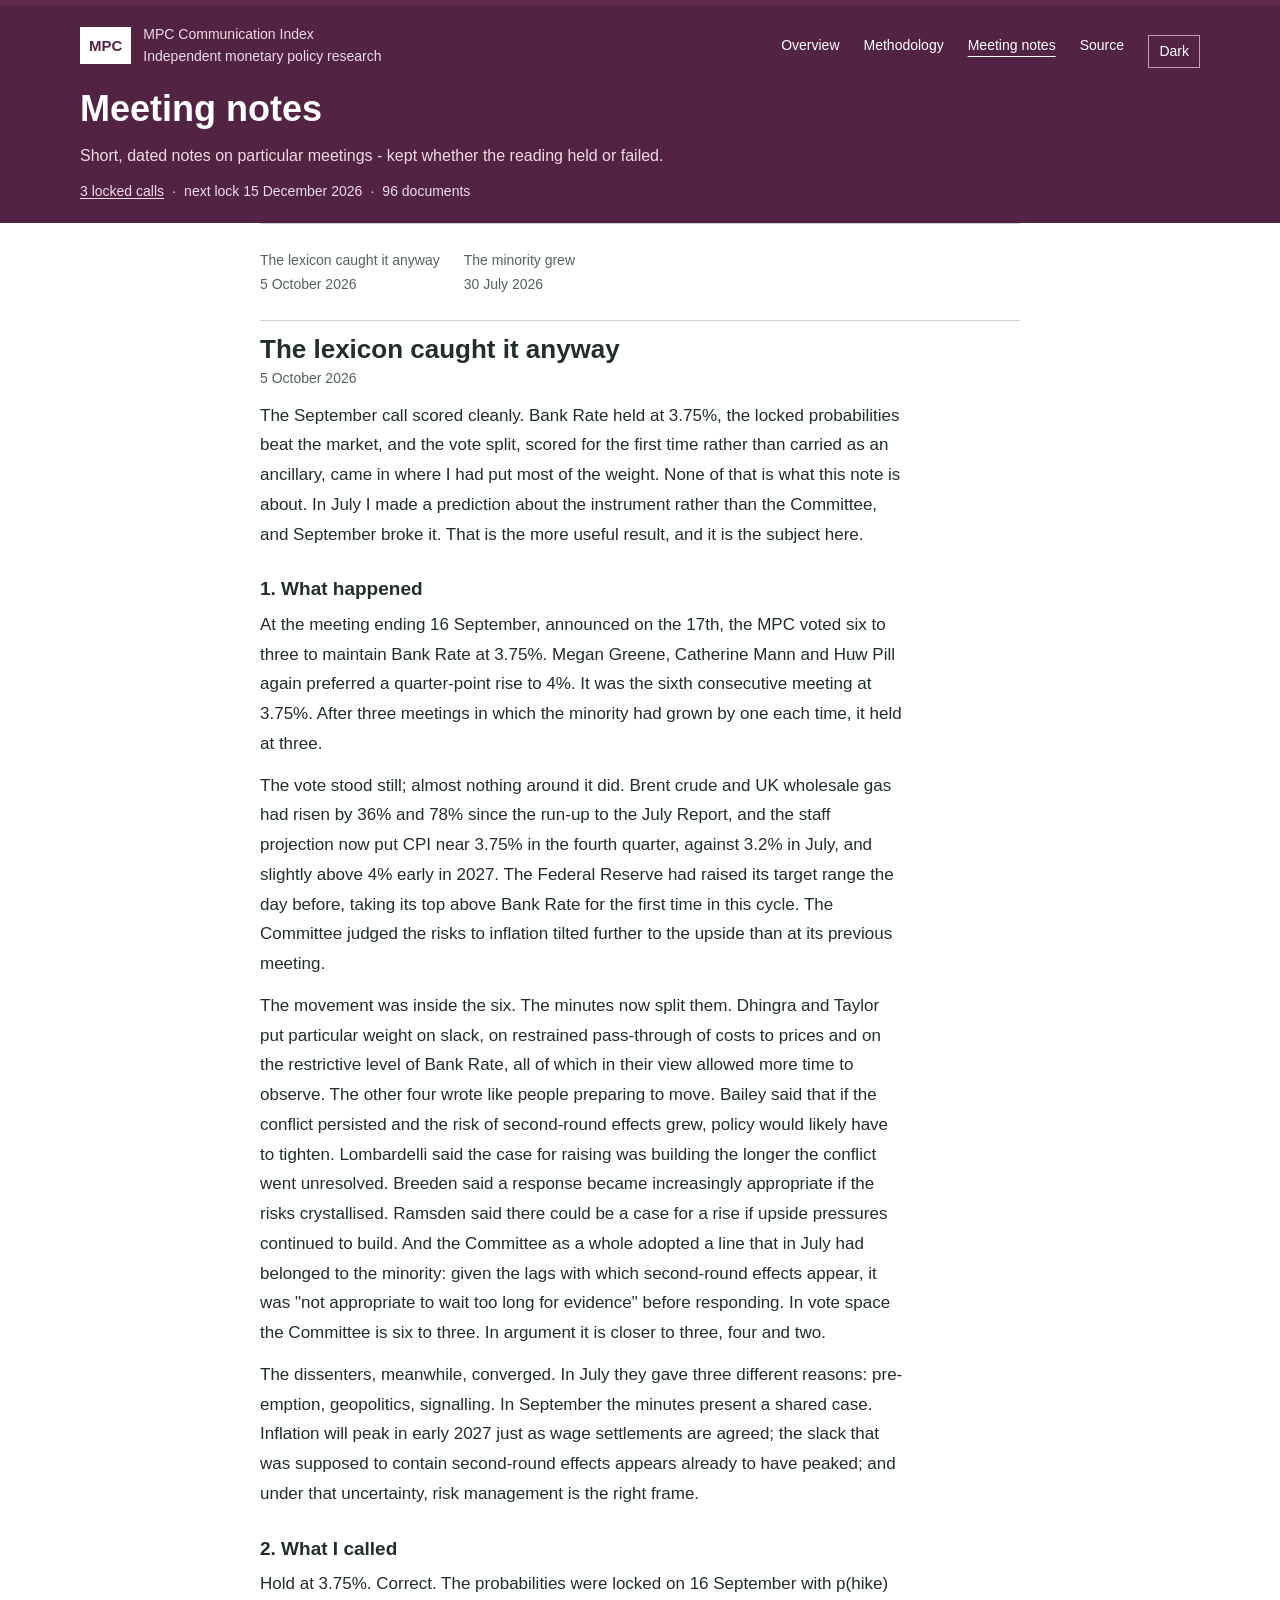
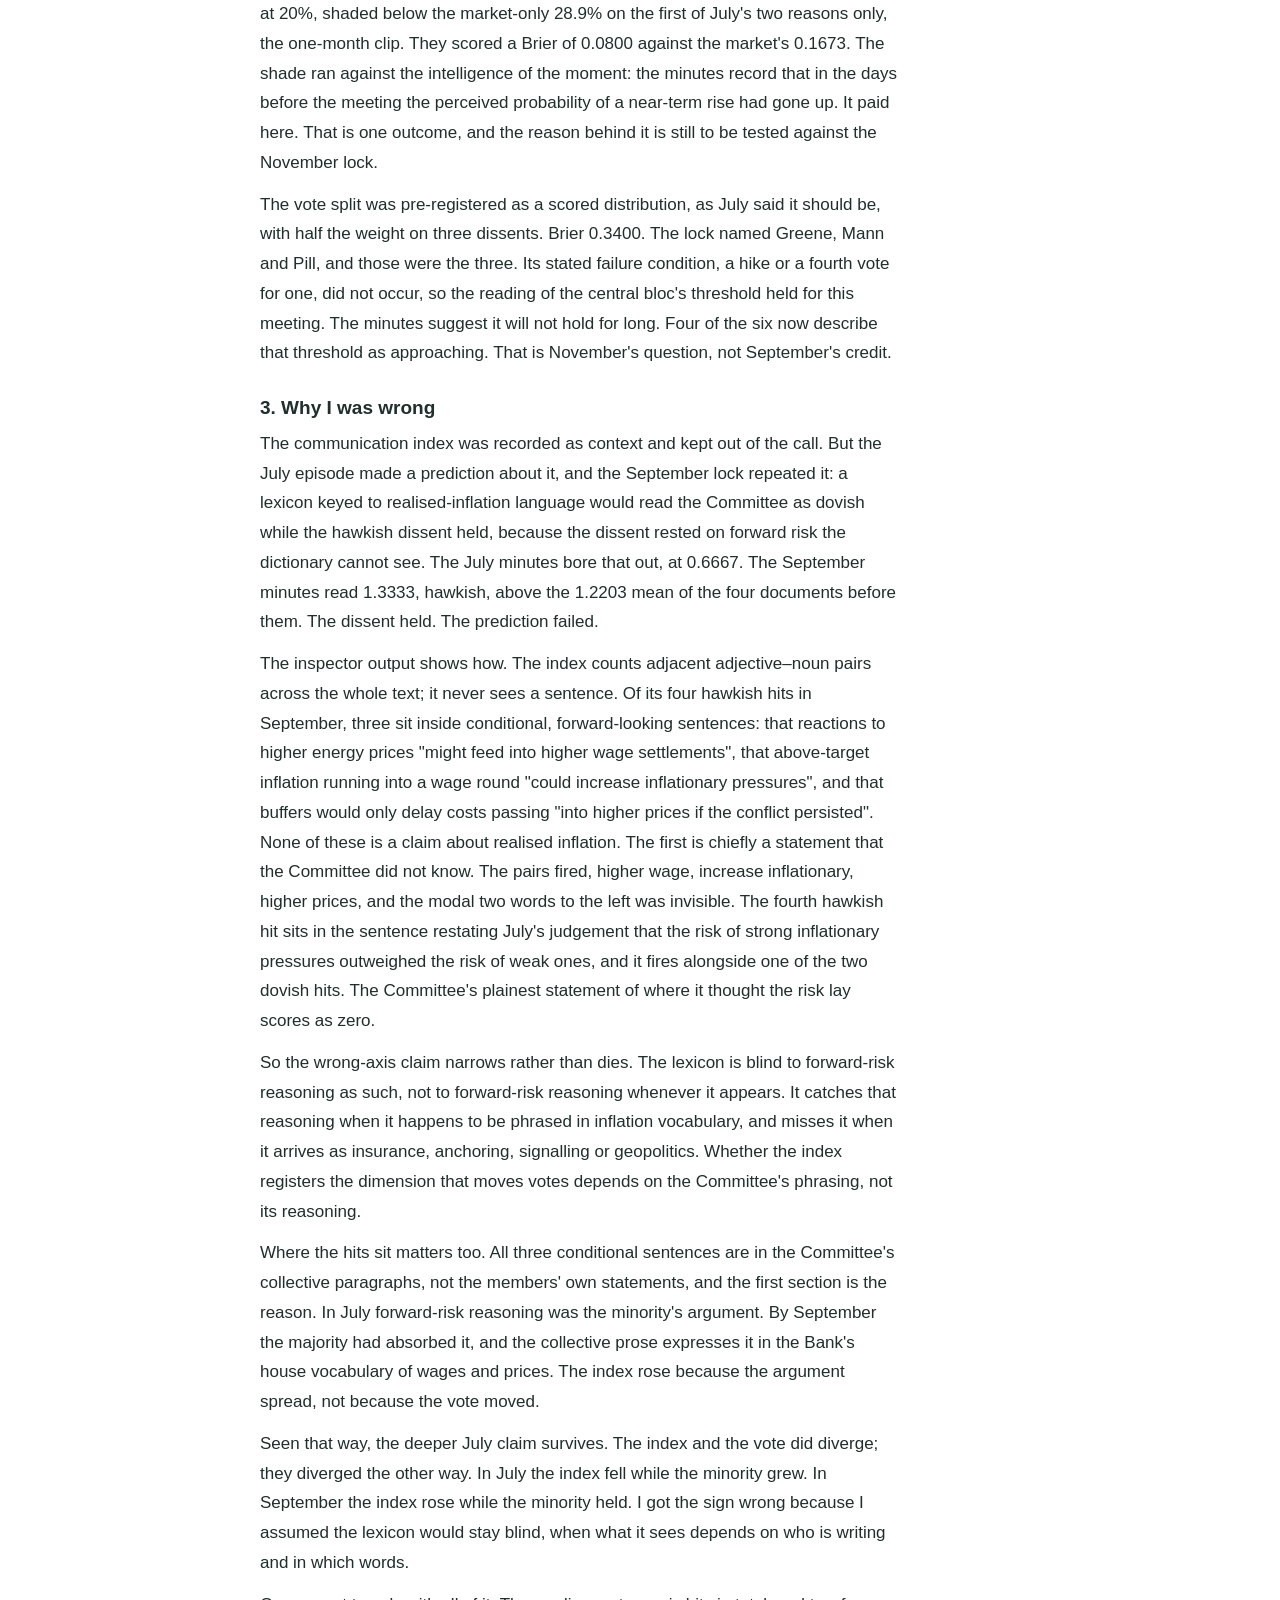
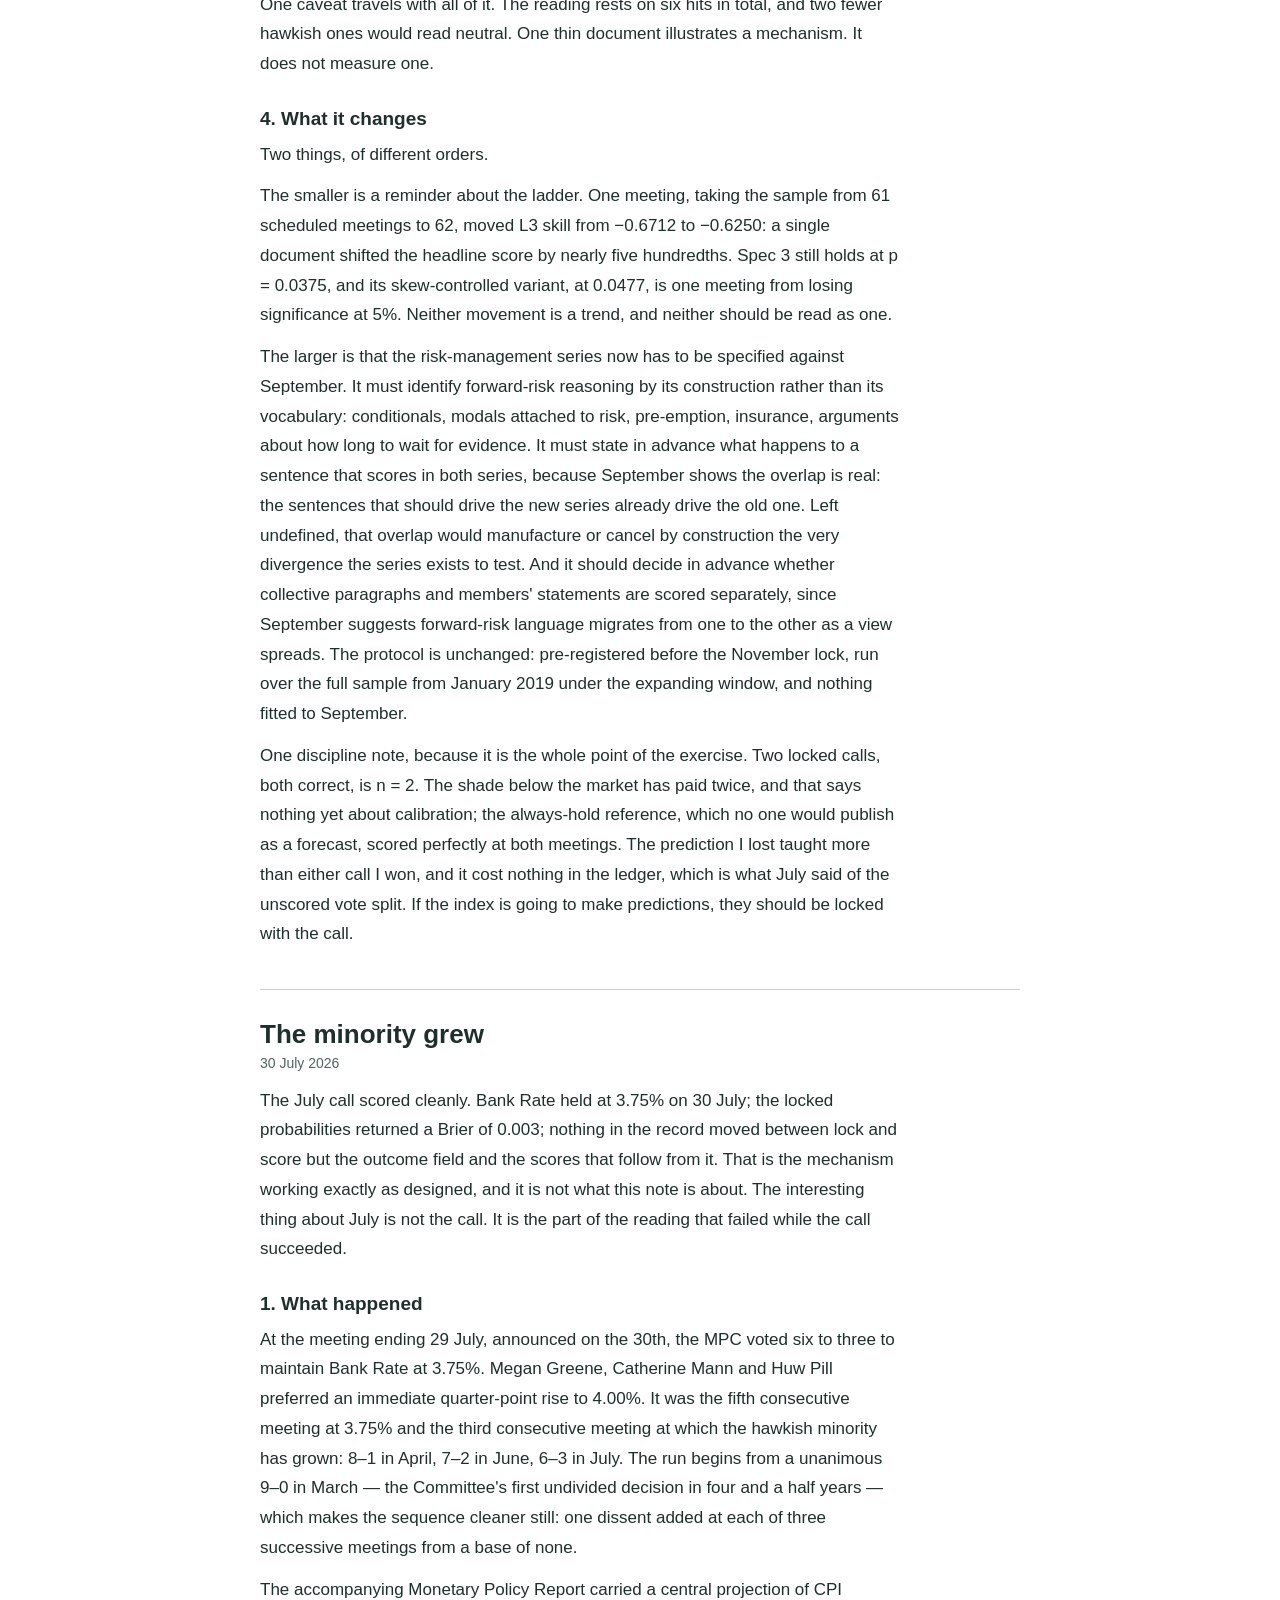
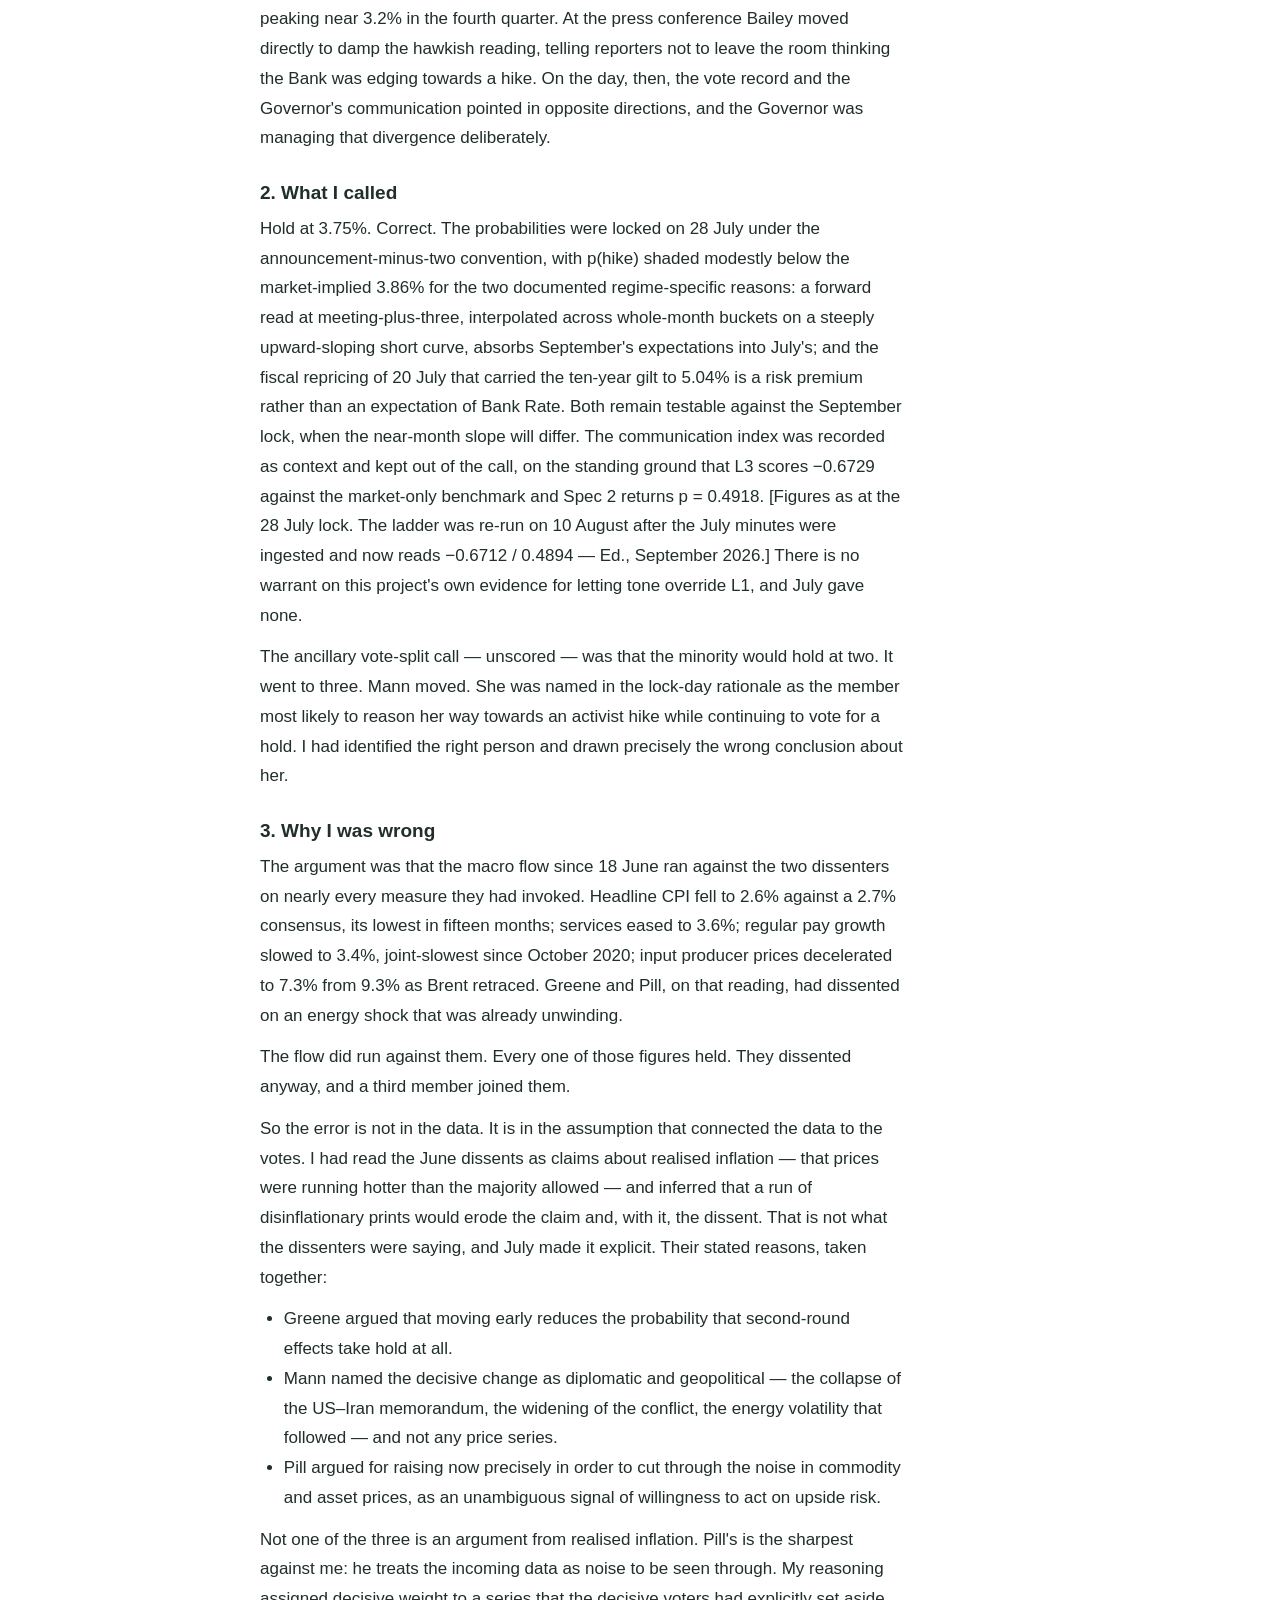
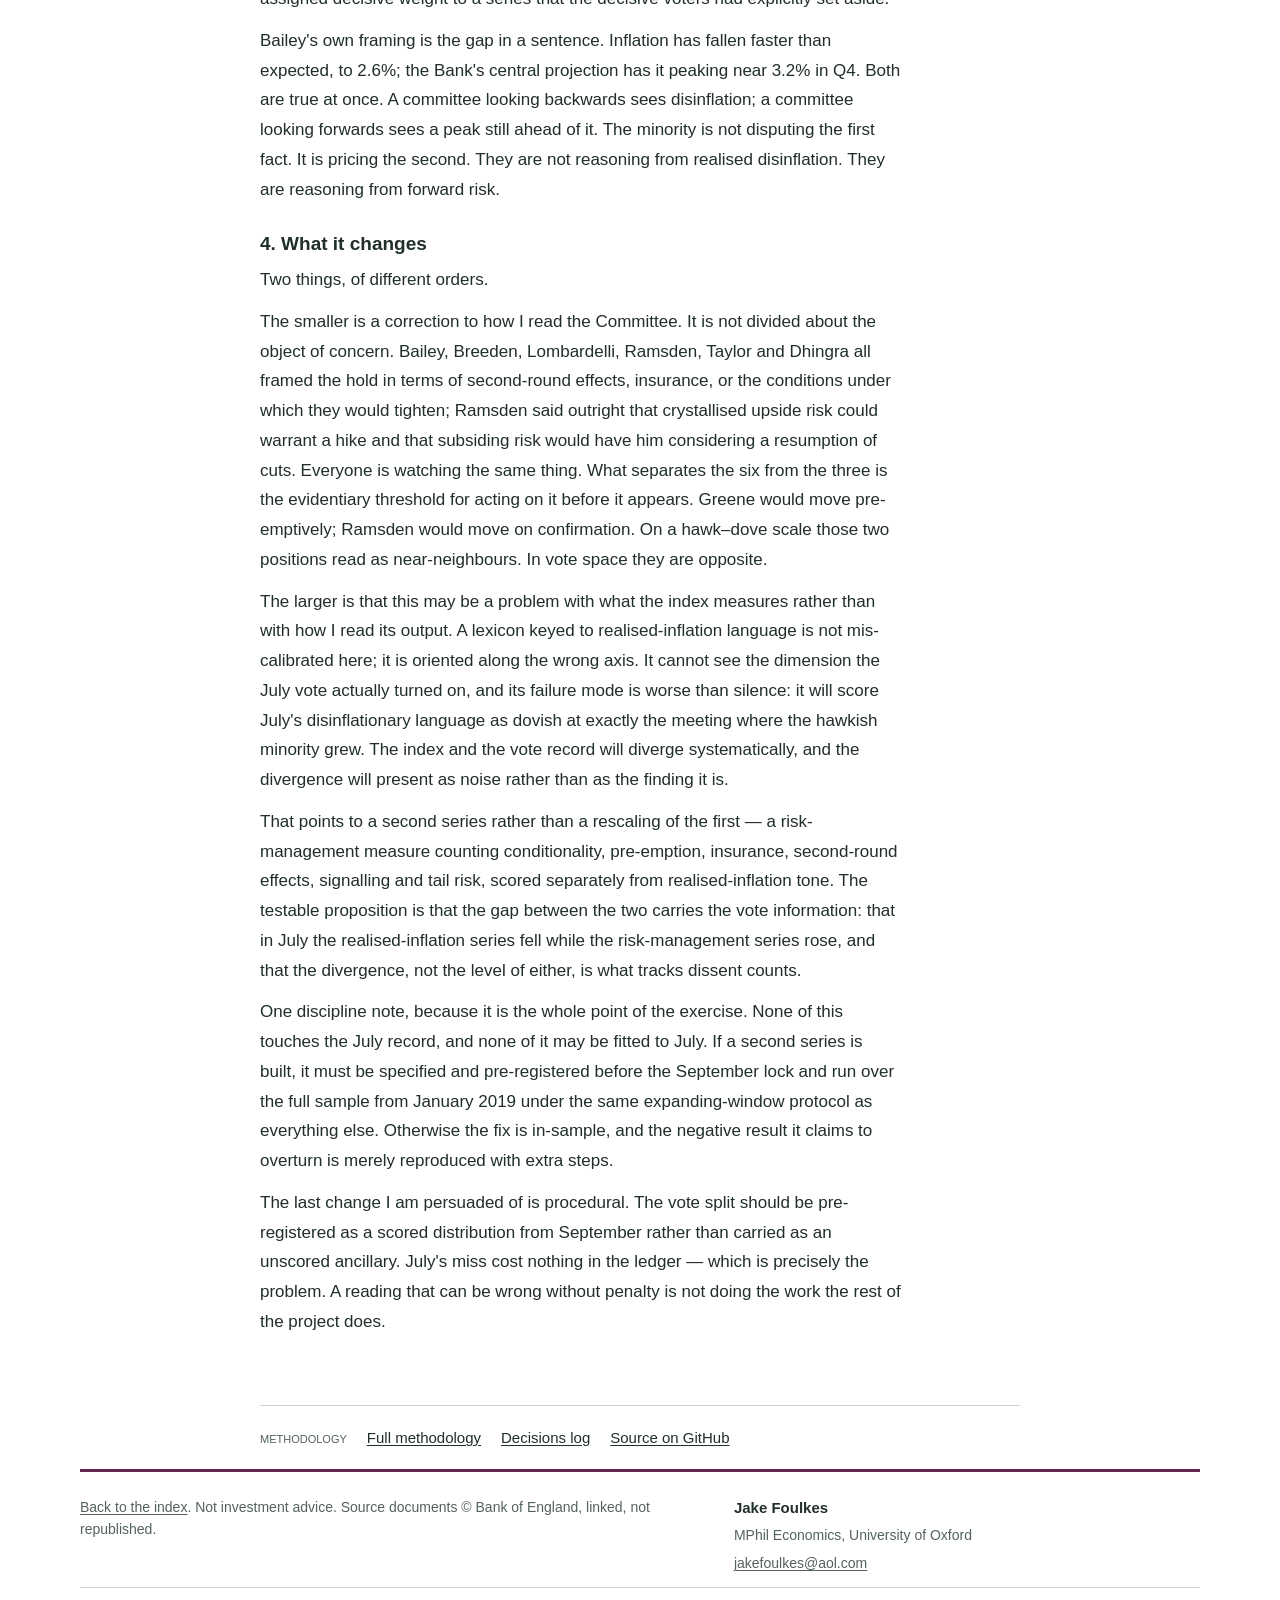
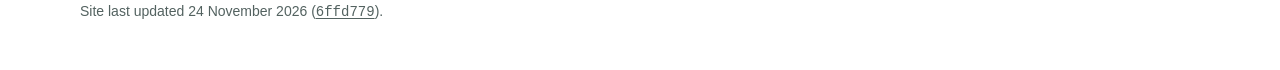
==== commit d438ef49: "Last-updated stamp for the November outcome Co-Authored-By: Claude Opus 5.5 <noreply@anthropic.com> " ====
--- a/episodes.html
+++ b/episodes.html
@@ -10,7 +10,10 @@
 <!-- /fallback:metaauthor -->
 <meta name="theme-color" media="(prefers-color-scheme: light)" content="#fcfbf9">
 <meta name="theme-color" media="(prefers-color-scheme: dark)" content="#151412">
-
+<!-- Applies a remembered theme before first paint and marks scripting as
+     available; everything else is in site/theme.js. Like methodology.html,
+     this page fetches nothing: every note is generated into the markup by
+     pipeline/build_fallbacks.py from data/annotations.json. -->
 <script>(function(){var r=document.documentElement;r.classList.add('js');try{var t=localStorage.getItem('mpc-index-theme');if(t)r.setAttribute('data-theme',t);}catch(e){}})();</script>
 <link rel="preload" href="site/fonts/SourceSerif4-Regular.woff2" as="font" type="font/woff2" crossorigin>
 <link rel="preload" href="site/fonts/SourceSerif4Display-Regular.woff2" as="font" type="font/woff2" crossorigin>
@@ -22,7 +25,7 @@
 <meta property="og:url" content="https://jakefoulkes1.github.io/mpc-communication-index/episodes.html">
 <meta property="og:title" content="Episodes — MPC Communication Index">
 <meta property="og:description" content="Short, dated notes on particular MPC meetings — what was called, what happened, and where the reading was wrong.">
-
+<!-- Same share card as the index page: built by pipeline/build_og_image.py. -->
 <meta property="og:image" content="https://jakefoulkes1.github.io/mpc-communication-index/og-image.png">
 <meta property="og:image:type" content="image/png">
 <meta property="og:image:width" content="1200">
@@ -44,10 +47,13 @@
     <button type="button" class="theme-toggle" id="theme-toggle" aria-pressed="false">Dark</button>
     <h1>Meeting notes</h1>
     <p class="lede">Short, dated notes on particular meetings - kept whether the reading held or failed.</p>
-    
-    <p class="status-line" id="status-line"><!-- fallback:status --><a href="index.html#call-card">3 forecasts published</a> <span class="sep" aria-hidden="true">&middot;</span> next forecast 15 December 2026 <span class="sep" aria-hidden="true">&middot;</span> 96 sets of minutes analysed<!-- /fallback:status --> <span class="sep" aria-hidden="true">&middot;</span> <span id="build-stamp"><!-- fallback:buildstamp -->site built 3 November 2026 (<a href="https://github.com/jakefoulkes1/mpc-communication-index/commit/b3f5516d837ab14dfe742941aa861adbdc7bbb76"><code>b3f5516</code></a>)<!-- /fallback:buildstamp --></span></p>
+    <!-- Status line: the same generated regions as index.html's masthead. -->
+    <p class="status-line" id="status-line"><!-- fallback:status --><a href="index.html#call-card">3 locked calls</a> <span class="sep" aria-hidden="true">&middot;</span> next lock 15 December 2026 <span class="sep" aria-hidden="true">&middot;</span> 96 documents<!-- /fallback:status --> <span class="sep" aria-hidden="true">&middot;</span> <span id="build-stamp"><!-- fallback:buildstamp -->site built 24 November 2026 (<a href="https://github.com/jakefoulkes1/mpc-communication-index/commit/6ffd77978a4519abcd9587ef2f86f483a6d81571"><code>6ffd779</code></a>)<!-- /fallback:buildstamp --></span></p>
   </header>
 
+  <!-- In-page contents, one entry per note, generated from
+       data/annotations.json by pipeline/build_fallbacks.py (build_episode_toc).
+       Same pattern as methodology.html's. -->
   <main id="main">
   <nav class="toc" aria-label="Notes">
     <!-- fallback:toc -->
@@ -58,6 +64,10 @@
     <!-- /fallback:toc -->
   </nav>
 
+  <!-- The notes themselves, whole and verbatim, generated from
+       data/annotations.json by pipeline/build_fallbacks.py. The front page
+       carries their titles and standfirsts and links here; nothing is
+       shortened or rewritten on the way. (DECISIONS.md 2026-09-02.) -->
   <!-- fallback:episodes -->
     <div id="episodes-list">
       <article class="episode" id="episode-2026-10-05"><h2>The lexicon caught it anyway</h2><p class="ep-date">5 October 2026</p><div class="ep-body"><p>The September call scored cleanly. Bank Rate held at 3.75%, the locked probabilities beat the market, and the vote split, scored for the first time rather than carried as an ancillary, came in where I had put most of the weight. None of that is what this note is about. In July I made a prediction about the instrument rather than the Committee, and September broke it. That is the more useful result, and it is the subject here.</p><h3>1. What happened</h3><p>At the meeting ending 16 September, announced on the 17th, the MPC voted six to three to maintain Bank Rate at 3.75%. Megan Greene, Catherine Mann and Huw Pill again preferred a quarter-point rise to 4%. It was the sixth consecutive meeting at 3.75%. After three meetings in which the minority had grown by one each time, it held at three.</p><p>The vote stood still; almost nothing around it did. Brent crude and UK wholesale gas had risen by 36% and 78% since the run-up to the July Report, and the staff projection now put CPI near 3.75% in the fourth quarter, against 3.2% in July, and slightly above 4% early in 2027. The Federal Reserve had raised its target range the day before, taking its top above Bank Rate for the first time in this cycle. The Committee judged the risks to inflation tilted further to the upside than at its previous meeting.</p><p>The movement was inside the six. The minutes now split them. Dhingra and Taylor put particular weight on slack, on restrained pass-through of costs to prices and on the restrictive level of Bank Rate, all of which in their view allowed more time to observe. The other four wrote like people preparing to move. Bailey said that if the conflict persisted and the risk of second-round effects grew, policy would likely have to tighten. Lombardelli said the case for raising was building the longer the conflict went unresolved. Breeden said a response became increasingly appropriate if the risks crystallised. Ramsden said there could be a case for a rise if upside pressures continued to build. And the Committee as a whole adopted a line that in July had belonged to the minority: given the lags with which second-round effects appear, it was "not appropriate to wait too long for evidence" before responding. In vote space the Committee is six to three. In argument it is closer to three, four and two.</p><p>The dissenters, meanwhile, converged. In July they gave three different reasons: pre-emption, geopolitics, signalling. In September the minutes present a shared case. Inflation will peak in early 2027 just as wage settlements are agreed; the slack that was supposed to contain second-round effects appears already to have peaked; and under that uncertainty, risk management is the right frame.</p><h3>2. What I called</h3><p>Hold at 3.75%. Correct. The probabilities were locked on 16 September with p(hike) at 20%, shaded below the market-only 28.9% on the first of July's two reasons only, the one-month clip. They scored a Brier of 0.0800 against the market's 0.1673. The shade ran against the intelligence of the moment: the minutes record that in the days before the meeting the perceived probability of a near-term rise had gone up. It paid here. That is one outcome, and the reason behind it is still to be tested against the November lock.</p><p>The vote split was pre-registered as a scored distribution, as July said it should be, with half the weight on three dissents. Brier 0.3400. The lock named Greene, Mann and Pill, and those were the three. Its stated failure condition, a hike or a fourth vote for one, did not occur, so the reading of the central bloc's threshold held for this meeting. The minutes suggest it will not hold for long. Four of the six now describe that threshold as approaching. That is November's question, not September's credit.</p><h3>3. Why I was wrong</h3><p>The communication index was recorded as context and kept out of the call. But the July episode made a prediction about it, and the September lock repeated it: a lexicon keyed to realised-inflation language would read the Committee as dovish while the hawkish dissent held, because the dissent rested on forward risk the dictionary cannot see. The July minutes bore that out, at 0.6667. The September minutes read 1.3333, hawkish, above the 1.2203 mean of the four documents before them. The dissent held. The prediction failed.</p><p>The inspector output shows how. The index counts adjacent adjective–noun pairs across the whole text; it never sees a sentence. Of its four hawkish hits in September, three sit inside conditional, forward-looking sentences: that reactions to higher energy prices "might feed into higher wage settlements", that above-target inflation running into a wage round "could increase inflationary pressures", and that buffers would only delay costs passing "into higher prices if the conflict persisted". None of these is a claim about realised inflation. The first is chiefly a statement that the Committee did not know. The pairs fired, higher wage, increase inflationary, higher prices, and the modal two words to the left was invisible. The fourth hawkish hit sits in the sentence restating July's judgement that the risk of strong inflationary pressures outweighed the risk of weak ones, and it fires alongside one of the two dovish hits. The Committee's plainest statement of where it thought the risk lay scores as zero.</p><p>So the wrong-axis claim narrows rather than dies. The lexicon is blind to forward-risk reasoning as such, not to forward-risk reasoning whenever it appears. It catches that reasoning when it happens to be phrased in inflation vocabulary, and misses it when it arrives as insurance, anchoring, signalling or geopolitics. Whether the index registers the dimension that moves votes depends on the Committee's phrasing, not its reasoning.</p><p>Where the hits sit matters too. All three conditional sentences are in the Committee's collective paragraphs, not the members' own statements, and the first section is the reason. In July forward-risk reasoning was the minority's argument. By September the majority had absorbed it, and the collective prose expresses it in the Bank's house vocabulary of wages and prices. The index rose because the argument spread, not because the vote moved.</p><p>Seen that way, the deeper July claim survives. The index and the vote did diverge; they diverged the other way. In July the index fell while the minority grew. In September the index rose while the minority held. I got the sign wrong because I assumed the lexicon would stay blind, when what it sees depends on who is writing and in which words.</p><p>One caveat travels with all of it. The reading rests on six hits in total, and two fewer hawkish ones would read neutral. One thin document illustrates a mechanism. It does not measure one.</p><h3>4. What it changes</h3><p>Two things, of different orders.</p><p>The smaller is a reminder about the ladder. One meeting, taking the sample from 61 scheduled meetings to 62, moved L3 skill from −0.6712 to −0.6250: a single document shifted the headline score by nearly five hundredths. Spec 3 still holds at p = 0.0375, and its skew-controlled variant, at 0.0477, is one meeting from losing significance at 5%. Neither movement is a trend, and neither should be read as one.</p><p>The larger is that the risk-management series now has to be specified against September. It must identify forward-risk reasoning by its construction rather than its vocabulary: conditionals, modals attached to risk, pre-emption, insurance, arguments about how long to wait for evidence. It must state in advance what happens to a sentence that scores in both series, because September shows the overlap is real: the sentences that should drive the new series already drive the old one. Left undefined, that overlap would manufacture or cancel by construction the very divergence the series exists to test. And it should decide in advance whether collective paragraphs and members' statements are scored separately, since September suggests forward-risk language migrates from one to the other as a view spreads. The protocol is unchanged: pre-registered before the November lock, run over the full sample from January 2019 under the expanding window, and nothing fitted to September.</p><p>One discipline note, because it is the whole point of the exercise. Two locked calls, both correct, is n = 2. The shade below the market has paid twice, and that says nothing yet about calibration; the always-hold reference, which no one would publish as a forecast, scored perfectly at both meetings. The prediction I lost taught more than either call I won, and it cost nothing in the ledger, which is what July said of the unscored vote split. If the index is going to make predictions, they should be locked with the call.</p></div></article><article class="episode" id="episode-2026-07-30"><h2>The minority grew</h2><p class="ep-date">30 July 2026</p><div class="ep-body"><p>The July call scored cleanly. Bank Rate held at 3.75% on 30 July; the locked probabilities returned a Brier of 0.003; nothing in the record moved between lock and score but the outcome field and the scores that follow from it. That is the mechanism working exactly as designed, and it is not what this note is about. The interesting thing about July is not the call. It is the part of the reading that failed while the call succeeded.</p><h3>1. What happened</h3><p>At the meeting ending 29 July, announced on the 30th, the MPC voted six to three to maintain Bank Rate at 3.75%. Megan Greene, Catherine Mann and Huw Pill preferred an immediate quarter-point rise to 4.00%. It was the fifth consecutive meeting at 3.75% and the third consecutive meeting at which the hawkish minority has grown: 8–1 in April, 7–2 in June, 6–3 in July. The run begins from a unanimous 9–0 in March — the Committee's first undivided decision in four and a half years — which makes the sequence cleaner still: one dissent added at each of three successive meetings from a base of none.</p><p>The accompanying Monetary Policy Report carried a central projection of CPI peaking near 3.2% in the fourth quarter. At the press conference Bailey moved directly to damp the hawkish reading, telling reporters not to leave the room thinking the Bank was edging towards a hike. On the day, then, the vote record and the Governor's communication pointed in opposite directions, and the Governor was managing that divergence deliberately.</p><h3>2. What I called</h3><p>Hold at 3.75%. Correct. The probabilities were locked on 28 July under the announcement-minus-two convention, with p(hike) shaded modestly below the market-implied 3.86% for the two documented regime-specific reasons: a forward read at meeting-plus-three, interpolated across whole-month buckets on a steeply upward-sloping short curve, absorbs September's expectations into July's; and the fiscal repricing of 20 July that carried the ten-year gilt to 5.04% is a risk premium rather than an expectation of Bank Rate. Both remain testable against the September lock, when the near-month slope will differ. The communication index was recorded as context and kept out of the call, on the standing ground that L3 scores −0.6729 against the market-only benchmark and Spec 2 returns p = 0.4918. [Figures as at the 28 July lock. The ladder was re-run on 10 August after the July minutes were ingested and now reads −0.6712 / 0.4894 — Ed., September 2026.] There is no warrant on this project's own evidence for letting tone override L1, and July gave none.</p><p>The ancillary vote-split call — unscored — was that the minority would hold at two. It went to three. Mann moved. She was named in the lock-day rationale as the member most likely to reason her way towards an activist hike while continuing to vote for a hold. I had identified the right person and drawn precisely the wrong conclusion about her.</p><h3>3. Why I was wrong</h3><p>The argument was that the macro flow since 18 June ran against the two dissenters on nearly every measure they had invoked. Headline CPI fell to 2.6% against a 2.7% consensus, its lowest in fifteen months; services eased to 3.6%; regular pay growth slowed to 3.4%, joint-slowest since October 2020; input producer prices decelerated to 7.3% from 9.3% as Brent retraced. Greene and Pill, on that reading, had dissented on an energy shock that was already unwinding.</p><p>The flow did run against them. Every one of those figures held. They dissented anyway, and a third member joined them.</p><p>So the error is not in the data. It is in the assumption that connected the data to the votes. I had read the June dissents as claims about realised inflation — that prices were running hotter than the majority allowed — and inferred that a run of disinflationary prints would erode the claim and, with it, the dissent. That is not what the dissenters were saying, and July made it explicit. Their stated reasons, taken together:</p><ul><li>Greene argued that moving early reduces the probability that second-round effects take hold at all.</li><li>Mann named the decisive change as diplomatic and geopolitical — the collapse of the US–Iran memorandum, the widening of the conflict, the energy volatility that followed — and not any price series.</li><li>Pill argued for raising now precisely in order to cut through the noise in commodity and asset prices, as an unambiguous signal of willingness to act on upside risk.</li></ul><p>Not one of the three is an argument from realised inflation. Pill's is the sharpest against me: he treats the incoming data as noise to be seen through. My reasoning assigned decisive weight to a series that the decisive voters had explicitly set aside.</p><p>Bailey's own framing is the gap in a sentence. Inflation has fallen faster than expected, to 2.6%; the Bank's central projection has it peaking near 3.2% in Q4. Both are true at once. A committee looking backwards sees disinflation; a committee looking forwards sees a peak still ahead of it. The minority is not disputing the first fact. It is pricing the second. They are not reasoning from realised disinflation. They are reasoning from forward risk.</p><h3>4. What it changes</h3><p>Two things, of different orders.</p><p>The smaller is a correction to how I read the Committee. It is not divided about the object of concern. Bailey, Breeden, Lombardelli, Ramsden, Taylor and Dhingra all framed the hold in terms of second-round effects, insurance, or the conditions under which they would tighten; Ramsden said outright that crystallised upside risk could warrant a hike and that subsiding risk would have him considering a resumption of cuts. Everyone is watching the same thing. What separates the six from the three is the evidentiary threshold for acting on it before it appears. Greene would move pre-emptively; Ramsden would move on confirmation. On a hawk–dove scale those two positions read as near-neighbours. In vote space they are opposite.</p><p>The larger is that this may be a problem with what the index measures rather than with how I read its output. A lexicon keyed to realised-inflation language is not mis-calibrated here; it is oriented along the wrong axis. It cannot see the dimension the July vote actually turned on, and its failure mode is worse than silence: it will score July's disinflationary language as dovish at exactly the meeting where the hawkish minority grew. The index and the vote record will diverge systematically, and the divergence will present as noise rather than as the finding it is.</p><p>That points to a second series rather than a rescaling of the first — a risk-management measure counting conditionality, pre-emption, insurance, second-round effects, signalling and tail risk, scored separately from realised-inflation tone. The testable proposition is that the gap between the two carries the vote information: that in July the realised-inflation series fell while the risk-management series rose, and that the divergence, not the level of either, is what tracks dissent counts.</p><p>One discipline note, because it is the whole point of the exercise. None of this touches the July record, and none of it may be fitted to July. If a second series is built, it must be specified and pre-registered before the September lock and run over the full sample from January 2019 under the same expanding-window protocol as everything else. Otherwise the fix is in-sample, and the negative result it claims to overturn is merely reproduced with extra steps.</p><p>The last change I am persuaded of is procedural. The vote split should be pre-registered as a scored distribution from September rather than carried as an unscored ancillary. July's miss cost nothing in the ledger — which is precisely the problem. A reading that can be wrong without penalty is not doing the work the rest of the project does.</p></div></article>
@@ -75,12 +85,14 @@
   <footer>
     <p><a href="index.html">Back to the index</a>. Not investment advice. Source documents
     &copy; Bank of England, linked, not republished.</p>
-    <!-- fallback:byline -->
+    <!-- fallback:byline - from AUTHOR in pipeline/site_figures.py -->
     <p class="byline"><strong>Jake Foulkes</strong> <span class="affiliation">MPhil Economics, University of Oxford</span> <a href="mailto:jakefoulkes@aol.com">jakefoulkes@aol.com</a></p>
     <!-- /fallback:byline -->
-    <!-- fallback:buildinfo -->
-    <p>Site last updated 3 November 2026 (<a
-      href="https://github.com/jakefoulkes1/mpc-communication-index/commit/b3f5516d837ab14dfe742941aa861adbdc7bbb76"><code>b3f5516</code></a>).</p>
+    <!-- fallback:buildinfo - this page runs no JavaScript by design, so the
+         stamp is static; pipeline/tests/test_static_fallback.py fails if it
+         ever drifts from data/build_info.json. -->
+    <p>Site last updated 24 November 2026 (<a
+      href="https://github.com/jakefoulkes1/mpc-communication-index/commit/6ffd77978a4519abcd9587ef2f86f483a6d81571"><code>6ffd779</code></a>).</p>
     <!-- /fallback:buildinfo -->
   </footer>
 </div>
